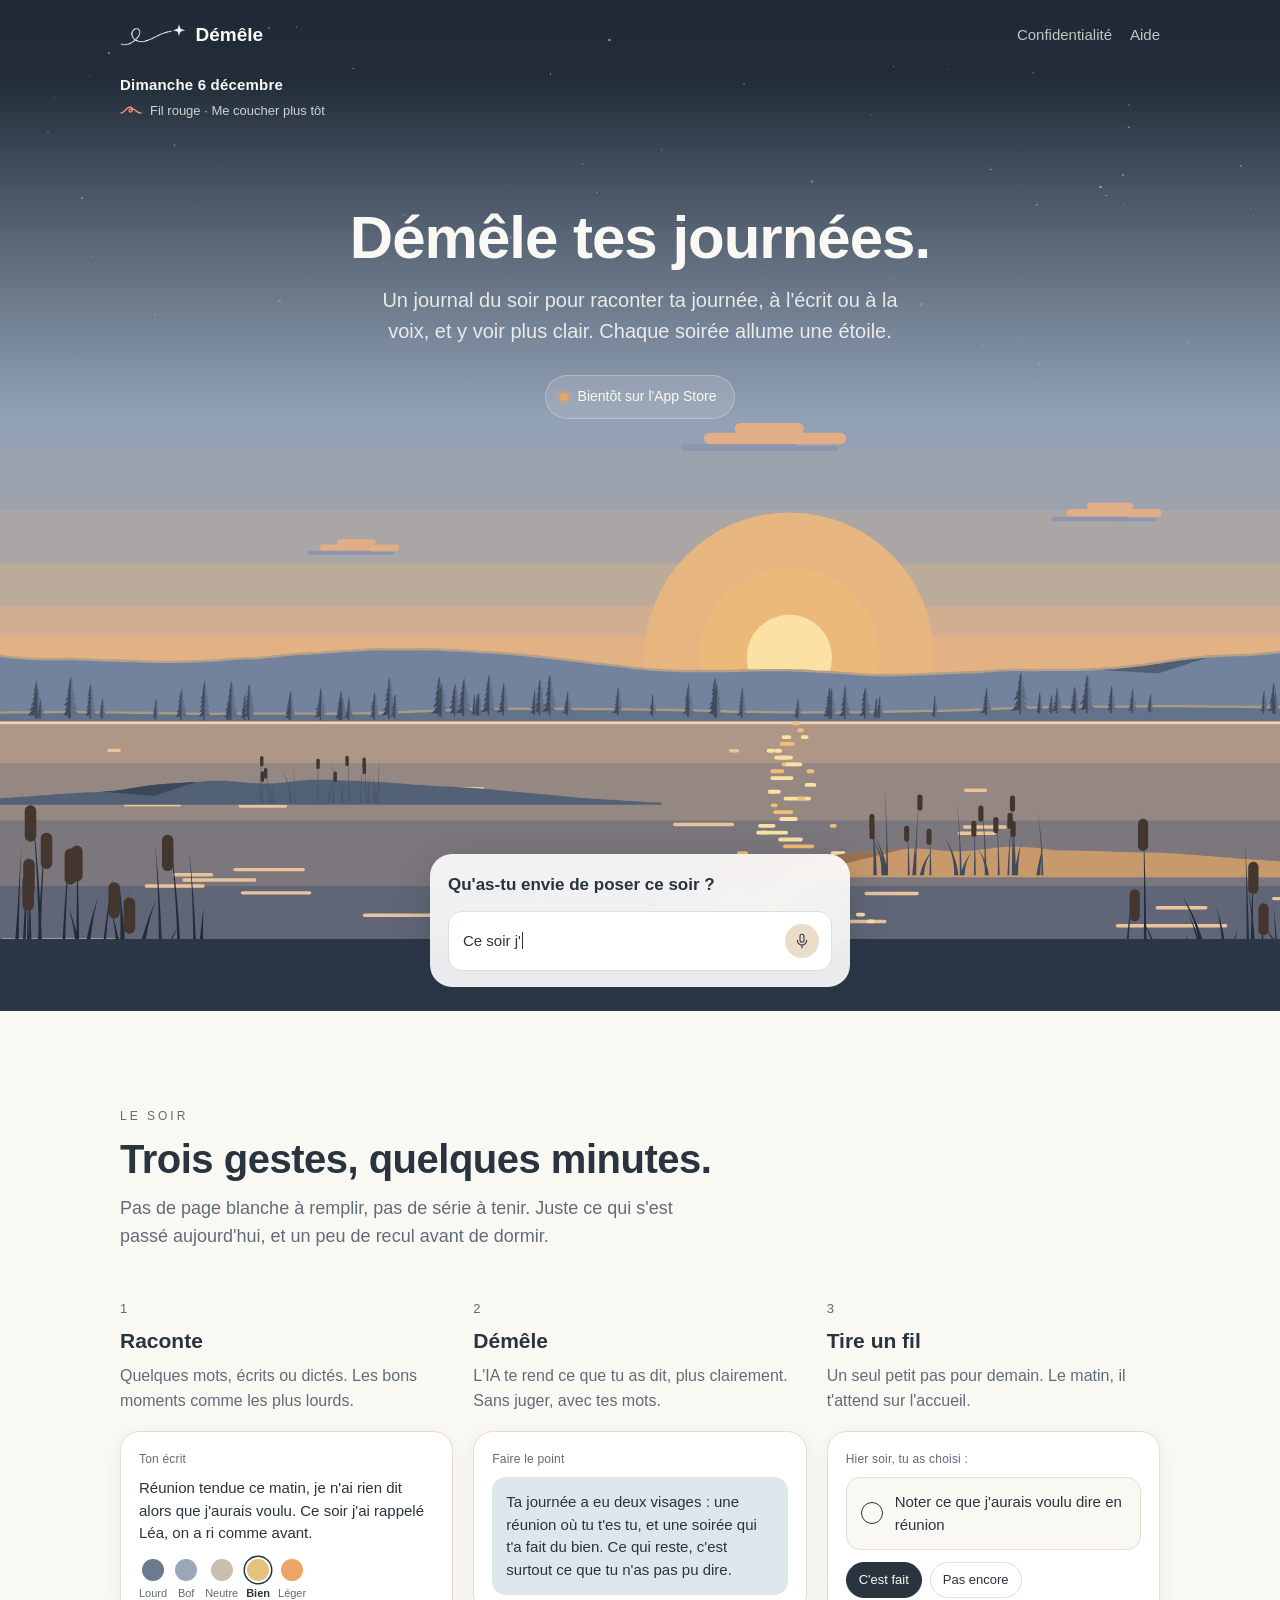
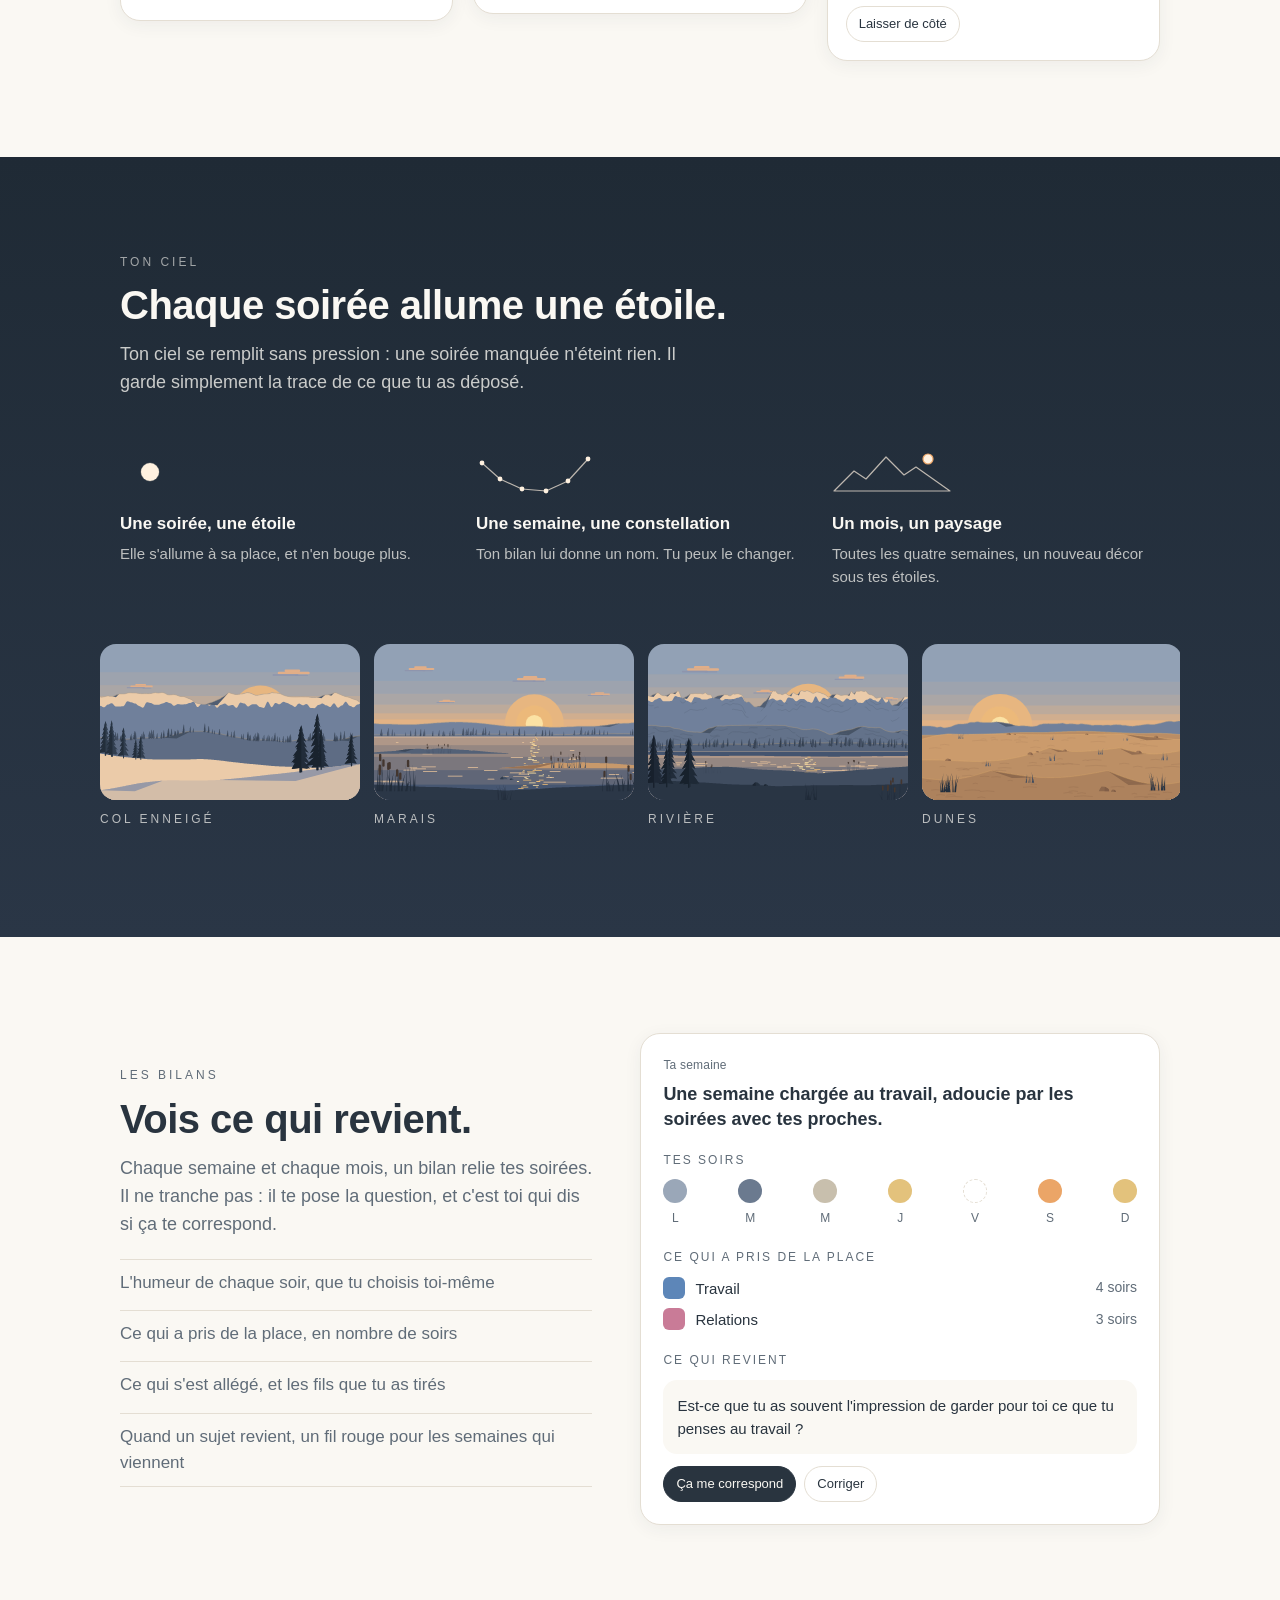
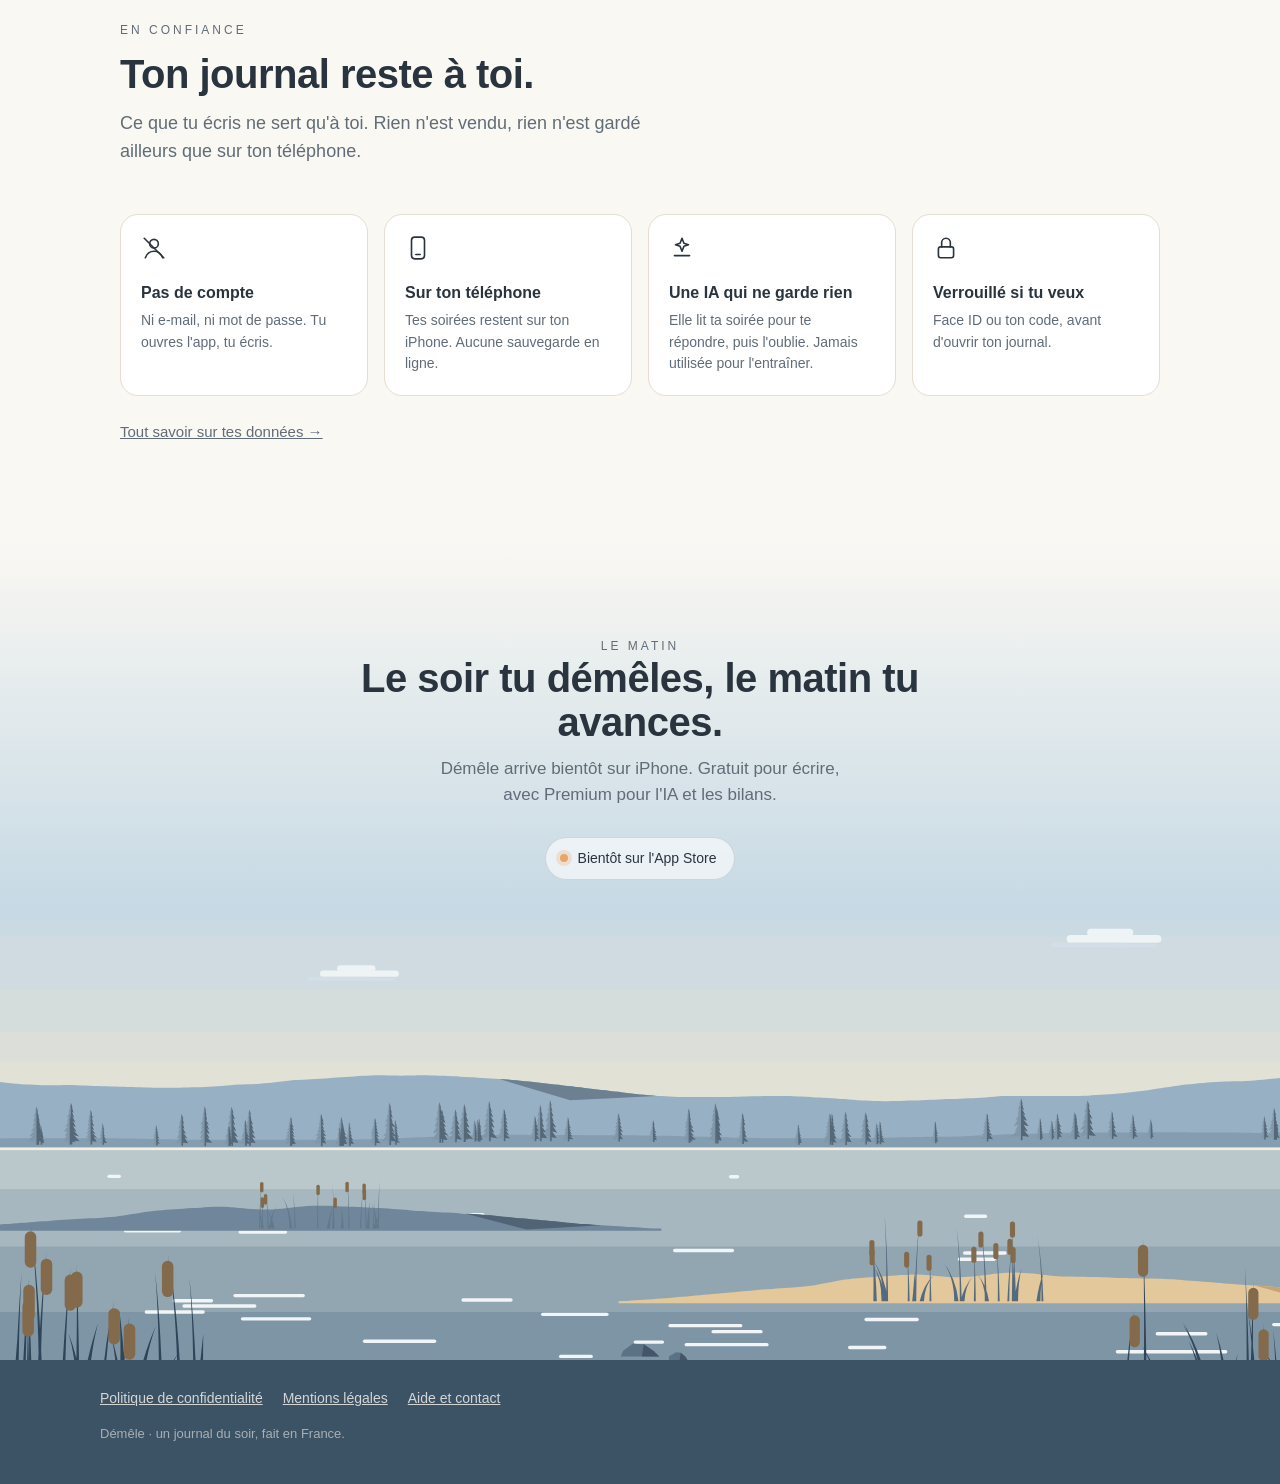
==== index.html @ 2c8bbe14 "Nouvelle page d'accueil : le ciel du soir de l'app avec sa constellation, ses paysages, les trois ge" ====
<!doctype html>
<html lang="fr">
<head>
  <meta charset="utf-8">
  <meta name="viewport" content="width=device-width, initial-scale=1, viewport-fit=cover">
  <title>Démêle · Journal du soir</title>
  <meta name="description" content="Démêle, un journal du soir pour raconter ta journée, à l'écrit ou à la voix, et clarifier tes pensées. Chaque soirée allume une étoile dans ton ciel.">
  <meta name="theme-color" content="#1F2A35">
  <link rel="icon" href="images/icon.png">
  <link rel="stylesheet" href="style.css">
  <link rel="stylesheet" href="accueil.css">
</head>
<body class="accueil">

  <!-- Le ciel du soir, comme l'accueil de l'app -->
  <section class="scene" id="scene">
    <div class="poussiere" id="poussiere" aria-hidden="true"></div>
    <svg class="constellation" id="constellation" aria-hidden="true"></svg>

    <header class="haut">
      <a class="marque" href="./"><img src="images/logo-symbol.png" alt="">Démêle</a>
      <nav><a href="confidentialite/">Confidentialité</a><a href="aide/">Aide</a></nav>
    </header>

    <div class="date" aria-hidden="true">
      <strong id="date">Ce soir</strong>
      <span class="fil-rouge">
        <svg viewBox="0 0 22 12"><path d="M1 8 C5 8 6 2 10 2 C13 2 13 7 10.5 7 C8 7 9 3 13 4 C16 5 17 8 21 8" fill="none" stroke="#E8907E" stroke-width="1.4" stroke-linecap="round"/></svg>
        Fil rouge · Me coucher plus tôt
      </span>
    </div>

    <div class="titre">
      <h1>Démêle tes journées.</h1>
      <p>Un journal du soir pour raconter ta journée, à l'écrit ou à la voix, et y voir plus clair. Chaque soirée allume une étoile.</p>
      <span class="pastille-store"><span class="point"></span>Bientôt sur l'App Store</span>
    </div>

    <div class="paysage" aria-hidden="true">
      <img src="images/paysages/6-soir.svg" alt="">
    </div>
    <div class="sol" aria-hidden="true"></div>

    <div class="carte-soir" aria-hidden="true">
      <p class="question">Qu'as-tu envie de poser ce soir ?</p>
      <div class="champ">
        <span class="ecrit"><span id="tape"></span><span class="curseur"></span></span>
        <span class="micro">
          <svg width="16" height="16" viewBox="0 0 24 24" fill="none" stroke="#29343F" stroke-width="1.6" stroke-linecap="round" stroke-linejoin="round"><rect x="9" y="2" width="6" height="12" rx="3"/><path d="M5 11a7 7 0 0 0 14 0M12 18v4"/></svg>
        </span>
      </div>
    </div>
  </section>

  <!-- Un soir, trois gestes -->
  <section class="bloc">
    <p class="surtitre">Le soir</p>
    <h2>Trois gestes, quelques minutes.</h2>
    <p class="chapeau">Pas de page blanche à remplir, pas de série à tenir. Juste ce qui s'est passé aujourd'hui, et un peu de recul avant de dormir.</p>

    <div class="gestes">
      <div class="geste apparait">
        <div class="numero">1</div>
        <h3>Raconte</h3>
        <p>Quelques mots, écrits ou dictés. Les bons moments comme les plus lourds.</p>
        <div class="ecran">
          <p class="petit">Ton écrit</p>
          <p class="texte">Réunion tendue ce matin, je n'ai rien dit alors que j'aurais voulu. Ce soir j'ai rappelé Léa, on a ri comme avant.</p>
          <div class="humeurs">
            <span><i style="background:var(--lourd)"></i>Lourd</span>
            <span><i style="background:var(--bof)"></i>Bof</span>
            <span><i style="background:var(--neutre)"></i>Neutre</span>
            <span class="choisie"><i style="background:var(--bien)"></i>Bien</span>
            <span><i style="background:var(--leger)"></i>Léger</span>
          </div>
        </div>
      </div>

      <div class="geste apparait">
        <div class="numero">2</div>
        <h3>Démêle</h3>
        <p>L'IA te rend ce que tu as dit, plus clairement. Sans juger, avec tes mots.</p>
        <div class="ecran">
          <p class="petit">Faire le point</p>
          <p class="synthese">Ta journée a eu deux visages : une réunion où tu t'es tu, et une soirée qui t'a fait du bien. Ce qui reste, c'est surtout ce que tu n'as pas pu dire.</p>
        </div>
      </div>

      <div class="geste apparait">
        <div class="numero">3</div>
        <h3>Tire un fil</h3>
        <p>Un seul petit pas pour demain. Le matin, il t'attend sur l'accueil.</p>
        <div class="ecran">
          <p class="petit">Hier soir, tu as choisi :</p>
          <div class="fil"><span class="rond"></span>Noter ce que j'aurais voulu dire en réunion</div>
          <div class="boutons"><span>C'est fait</span><span>Pas encore</span><span>Laisser de côté</span></div>
        </div>
      </div>
    </div>
  </section>

  <!-- Le ciel se remplit -->
  <section class="nuit">
    <div class="bloc">
      <p class="surtitre">Ton ciel</p>
      <h2>Chaque soirée allume une étoile.</h2>
      <p class="chapeau">Ton ciel se remplit sans pression : une soirée manquée n'éteint rien. Il garde simplement la trace de ce que tu as déposé.</p>

      <div class="trois">
        <div class="apparait">
          <svg viewBox="0 0 60 54"><circle cx="30" cy="27" r="3"/><circle cx="30" cy="27" r="9" fill="none" stroke="#FFF1E0" stroke-opacity=".25"/></svg>
          <h3>Une soirée, une étoile</h3>
          <p>Elle s'allume à sa place, et n'en bouge plus.</p>
        </div>
        <div class="apparait">
          <svg viewBox="0 0 120 54"><line x1="6" y1="18" x2="24" y2="34"/><line x1="24" y1="34" x2="46" y2="44"/><line x1="46" y1="44" x2="70" y2="46"/><line x1="70" y1="46" x2="92" y2="36"/><line x1="92" y1="36" x2="112" y2="14"/><circle cx="6" cy="18" r="2.4"/><circle cx="24" cy="34" r="2.4"/><circle cx="46" cy="44" r="2.4"/><circle cx="70" cy="46" r="2.4"/><circle cx="92" cy="36" r="2.4"/><circle cx="112" cy="14" r="2.4"/></svg>
          <h3>Une semaine, une constellation</h3>
          <p>Ton bilan lui donne un nom. Tu peux le changer.</p>
        </div>
        <div class="apparait">
          <svg viewBox="0 0 120 54"><path d="M2 46 L22 26 L34 34 L54 12 L72 30 L84 22 L118 46 Z" fill="none" stroke="#FFF1E0" stroke-opacity=".7" stroke-width="1.2" stroke-linejoin="round"/><circle cx="96" cy="14" r="5" fill="none" stroke="#EBA567" stroke-width="1.2"/></svg>
          <h3>Un mois, un paysage</h3>
          <p>Toutes les quatre semaines, un nouveau décor sous tes étoiles.</p>
        </div>
      </div>

      <div class="paysages" aria-label="Les paysages de Démêle">
        <figure><img src="images/paysages/1-soir.svg" alt="Col enneigé au crépuscule" loading="lazy"><figcaption>Col enneigé</figcaption></figure>
        <figure><img src="images/paysages/6-soir.svg" alt="Marais au crépuscule" loading="lazy"><figcaption>Marais</figcaption></figure>
        <figure><img src="images/paysages/5-soir.svg" alt="Rivière au crépuscule" loading="lazy"><figcaption>Rivière</figcaption></figure>
        <figure><img src="images/paysages/9-soir.svg" alt="Dunes au crépuscule" loading="lazy"><figcaption>Dunes</figcaption></figure>
        <figure><img src="images/paysages/7-soir.svg" alt="Vallée boisée au crépuscule" loading="lazy"><figcaption>Vallée boisée</figcaption></figure>
        <figure><img src="images/paysages/10-soir.svg" alt="Archipel au crépuscule" loading="lazy"><figcaption>Archipel</figcaption></figure>
        <figure><img src="images/paysages/8-soir.svg" alt="Anse aux pins au crépuscule" loading="lazy"><figcaption>Anse aux pins</figcaption></figure>
        <figure><img src="images/paysages/11-soir.svg" alt="Savane au crépuscule" loading="lazy"><figcaption>Savane</figcaption></figure>
      </div>
    </div>
  </section>

  <!-- Ce qui revient -->
  <section class="bloc">
    <div class="deux">
      <div>
        <p class="surtitre">Les bilans</p>
        <h2>Vois ce qui revient.</h2>
        <p class="chapeau">Chaque semaine et chaque mois, un bilan relie tes soirées. Il ne tranche pas : il te pose la question, et c'est toi qui dis si ça te correspond.</p>
        <ul class="liste-douce">
          <li>L'humeur de chaque soir, que tu choisis toi-même</li>
          <li>Ce qui a pris de la place, en nombre de soirs</li>
          <li>Ce qui s'est allégé, et les fils que tu as tirés</li>
          <li>Quand un sujet revient, un fil rouge pour les semaines qui viennent</li>
        </ul>
      </div>

      <div class="ecran bilan apparait">
        <p class="petit">Ta semaine</p>
        <p class="resume">Une semaine chargée au travail, adoucie par les soirées avec tes proches.</p>
        <h4>Tes soirs</h4>
        <div class="semaine">
          <span><i style="background:var(--bof)"></i>L</span>
          <span><i style="background:var(--lourd)"></i>M</span>
          <span><i style="background:var(--neutre)"></i>M</span>
          <span><i style="background:var(--bien)"></i>J</span>
          <span class="vide"><i></i>V</span>
          <span><i style="background:var(--leger)"></i>S</span>
          <span><i style="background:var(--bien)"></i>D</span>
        </div>
        <h4>Ce qui a pris de la place</h4>
        <div class="place"><b style="background:var(--travail)"></b>Travail<em>4 soirs</em></div>
        <div class="place"><b style="background:var(--relations)"></b>Relations<em>3 soirs</em></div>
        <h4>Ce qui revient</h4>
        <p class="revient">Est-ce que tu as souvent l'impression de garder pour toi ce que tu penses au travail ?</p>
        <div class="boutons"><span>Ça me correspond</span><span>Corriger</span></div>
      </div>
    </div>
  </section>

  <!-- Sans pression -->
  <section class="bloc" style="padding-top:0">
    <p class="surtitre">En confiance</p>
    <h2>Ton journal reste à toi.</h2>
    <p class="chapeau">Ce que tu écris ne sert qu'à toi. Rien n'est vendu, rien n'est gardé ailleurs que sur ton téléphone.</p>
    <div class="promesses">
      <div class="promesse apparait">
        <svg viewBox="0 0 24 24"><circle cx="12" cy="8" r="4"/><path d="M4 21c1.5-4 4.5-6 8-6s6.5 2 8 6"/><path d="M3 3l18 18"/></svg>
        <h3>Pas de compte</h3>
        <p>Ni e-mail, ni mot de passe. Tu ouvres l'app, tu écris.</p>
      </div>
      <div class="promesse apparait">
        <svg viewBox="0 0 24 24"><rect x="6" y="2" width="12" height="20" rx="3"/><path d="M10 18h4"/></svg>
        <h3>Sur ton téléphone</h3>
        <p>Tes soirées restent sur ton iPhone. Aucune sauvegarde en ligne.</p>
      </div>
      <div class="promesse apparait">
        <svg viewBox="0 0 24 24"><path d="M12 3l1.8 4.6L18 9l-4.2 1.4L12 15l-1.8-4.6L6 9l4.2-1.4z"/><path d="M5 19h14"/></svg>
        <h3>Une IA qui ne garde rien</h3>
        <p>Elle lit ta soirée pour te répondre, puis l'oublie. Jamais utilisée pour l'entraîner.</p>
      </div>
      <div class="promesse apparait">
        <svg viewBox="0 0 24 24"><rect x="5" y="11" width="14" height="10" rx="2"/><path d="M8 11V7a4 4 0 0 1 8 0v4"/></svg>
        <h3>Verrouillé si tu veux</h3>
        <p>Face ID ou ton code, avant d'ouvrir ton journal.</p>
      </div>
    </div>
    <a class="lien-doux" href="confidentialite/">Tout savoir sur tes données →</a>
  </section>

  <!-- Le matin -->
  <section class="matin">
    <p class="surtitre">Le matin</p>
    <h2>Le soir tu démêles, le matin tu avances.</h2>
    <p>Démêle arrive bientôt sur iPhone. Gratuit pour écrire, avec Premium pour l'IA et les bilans.</p>
    <span class="pastille-store"><span class="point"></span>Bientôt sur l'App Store</span>
    <img src="images/paysages/6-matin.svg" alt="" aria-hidden="true">
  </section>
  <footer class="pied">
    <nav>
      <a href="confidentialite/">Politique de confidentialité</a>
      <a href="mentions-legales/">Mentions légales</a>
      <a href="aide/">Aide et contact</a>
    </nav>
    <p class="signature">Démêle · un journal du soir, fait en France.</p>
  </footer>

  <script>
    (function () {
      var calme = window.matchMedia('(prefers-reduced-motion: reduce)').matches;

      // La date du jour, comme en haut de l'accueil de l'app.
      var d = new Date().toLocaleDateString('fr-FR', { weekday: 'long', day: 'numeric', month: 'long' });
      document.getElementById('date').textContent = d.charAt(0).toUpperCase() + d.slice(1);

      // La poussière d'étoiles : 90 points, les mêmes que dans l'app.
      var p = document.getElementById('poussiere');
      for (var i = 0; i < 90; i++) {
        var h = function (n) { var v = Math.sin(i * 127.1 + n * 311.7) * 43758.5453; return v - Math.floor(v); };
        var s = document.createElement('span');
        var t = h(3) > 0.8 ? 2.5 : 1.5;
        s.style.cssText = 'left:' + (2 + h(1) * 96) + '%;top:' + (2 + h(2) * 60) + '%;width:' + t + 'px;height:' + t + 'px;opacity:' + (0.15 + h(4) * 0.35);
        p.appendChild(s);
      }

      // La constellation de la semaine : les étoiles s'allument une à une, puis les traits.
      var svg = document.getElementById('constellation'), scene = document.getElementById('scene');
      // Le Lion, une des formes de l'app : 7 étoiles, une boucle et une queue.
      var PTS = [[0.98, 0.35], [0.82, 0.15], [0.66, 0.25], [0.62, 0.5], [0.4, 0.45], [0.12, 0.55], [0.3, 0.8]];
      var TRAITS = [[0, 1], [1, 2], [2, 3], [3, 4], [4, 5], [5, 6], [6, 3]];
      var NS = 'http://www.w3.org/2000/svg';
      function dessiner() {
        // Sur grand écran, en haut à droite, à côté du titre ; sinon, centrée entre la date et le titre.
        var L = scene.clientWidth, large = L > 1240;
        var date = document.querySelector('.scene .date'), basDate = date.offsetTop + date.offsetHeight;
        var titre = document.querySelector('.scene .titre');
        var w = large ? Math.min(L * 0.2, 300) : Math.min(L * 0.62, 340), hh = w * 0.55;
        var x0 = large ? L * 0.95 - w : (L - w) / 2, y0 = large ? 92 : basDate + 18;
        titre.style.paddingTop = large ? '' : y0 + hh + 48 - basDate + 'px';
        var H = scene.clientHeight;
        svg.setAttribute('viewBox', '0 0 ' + L + ' ' + H);
        svg.innerHTML = '';
        var pts = PTS.map(function (q) { return [x0 + q[0] * w, y0 + q[1] * hh]; });
        TRAITS.forEach(function (t, k) {
          var a = pts[t[1]], b = pts[t[0]], l = document.createElementNS(NS, 'line');
          l.setAttribute('x1', b[0]); l.setAttribute('y1', b[1]); l.setAttribute('x2', a[0]); l.setAttribute('y2', a[1]);
          var len = Math.hypot(a[0] - b[0], a[1] - b[1]);
          l.style.strokeDasharray = len; l.style.strokeDashoffset = calme ? 0 : len;
          if (!calme) l.animate([{ strokeDashoffset: len }, { strokeDashoffset: 0 }], { duration: 500, delay: 2600 + k * 360, fill: 'forwards', easing: 'ease-out' });
          svg.appendChild(l);
        });
        pts.forEach(function (a, k) {
          var c = document.createElementNS(NS, 'circle');
          c.setAttribute('cx', a[0]); c.setAttribute('cy', a[1]); c.setAttribute('r', large ? 2.6 : 2.2);
          if (!calme) c.animate([{ opacity: 0, r: 0 }, { opacity: 1, r: 6 }, { opacity: 1, r: large ? 2.6 : 2.2 }], { duration: 700, delay: 300 + k * 320, fill: 'backwards', easing: 'ease-out' });
          if (!calme && k === PTS.length - 1) c.animate([{ opacity: 1 }, { opacity: 0.45 }, { opacity: 1 }], { duration: 2400, delay: 3200, iterations: Infinity });
          svg.appendChild(c);
        });
        var nom = document.createElementNS(NS, 'text');
        nom.setAttribute('x', x0 + w / 2); nom.setAttribute('y', y0 + hh + 22); nom.setAttribute('text-anchor', 'middle');
        nom.setAttribute('class', 'nom'); nom.textContent = 'LES RETROUVAILLES';
        if (!calme) nom.animate([{ opacity: 0 }, { opacity: 0.8 }], { duration: 1200, delay: 5600, fill: 'both' });
        svg.appendChild(nom);
      }
      dessiner();
      var attente; window.addEventListener('resize', function () { clearTimeout(attente); attente = setTimeout(dessiner, 150); });

      // Quelques mots qui s'écrivent dans la carte du soir.
      var phrase = "Ce soir j'ai enfin rappelé Léa…", el = document.getElementById('tape'), n = 0;
      if (calme) el.textContent = phrase;
      else setTimeout(function taper() { el.textContent = phrase.slice(0, ++n); if (n < phrase.length) setTimeout(taper, 55 + Math.random() * 60); }, 1400);

      // Les blocs apparaissent doucement en arrivant à l'écran.
      var vus = document.querySelectorAll('.apparait');
      if ('IntersectionObserver' in window && !calme) {
        var o = new IntersectionObserver(function (es) { es.forEach(function (e) { if (e.isIntersecting) { e.target.classList.add('vu'); o.unobserve(e.target); } }); }, { threshold: 0.2 });
        vus.forEach(function (v) { o.observe(v); });
      } else vus.forEach(function (v) { v.classList.add('vu'); });
    })();
  </script>
</body>
</html>
---- style.css ----
/* Couleurs du design system Démêle (fond ivoire, encre, ardoise). */
:root {
  --ivoire: #FAF8F3;
  --sable: #E9DDC9;
  --encre: #29343F;
  --ardoise: #606C78;
  --ligne: #E4DED3;
  --corail: #E8907E;
  --nuit: #1F2A35;
  --ciel: #92A1B5;
}

* { box-sizing: border-box; }

body {
  margin: 0;
  background: var(--ivoire);
  color: var(--encre);
  font-family: -apple-system, BlinkMacSystemFont, "SF Pro Text", "Segoe UI", Roboto, sans-serif;
  font-size: 17px;
  line-height: 1.55;
}

a { color: var(--encre); }

.page { max-width: 680px; margin: 0 auto; padding: 0 20px; }

header.haut {
  display: flex; align-items: center; justify-content: space-between;
  padding: 20px 0;
}
header.haut .marque { display: flex; align-items: center; gap: 10px; text-decoration: none; font-weight: 600; font-size: 19px; }
header.haut .marque img { height: 22px; }
header.haut nav a { margin-left: 18px; color: var(--ardoise); text-decoration: none; font-size: 15px; }
header.haut nav a:hover { color: var(--encre); }

/* Accueil : un ciel du soir avec quelques étoiles. */
.ciel {
  background: linear-gradient(180deg, var(--nuit) 0%, var(--ciel) 100%);
  color: var(--ivoire);
  text-align: center;
  padding: 72px 20px 80px;
  position: relative;
  overflow: hidden;
}
.ciel .etoile { position: absolute; width: 3px; height: 3px; border-radius: 50%; background: #FFF1E0; opacity: .8; }
.ciel img.icone { width: 96px; height: 96px; border-radius: 22px; box-shadow: 0 6px 24px rgba(0,0,0,.25); }
.ciel h1 { font-size: 38px; line-height: 1.15; margin: 24px 0 12px; letter-spacing: -0.3px; }
.ciel p { font-size: 19px; max-width: 520px; margin: 0 auto; opacity: .92; }

h1 { font-size: 30px; line-height: 1.15; letter-spacing: -0.3px; margin: 32px 0 8px; }
h2 { font-size: 20px; margin: 36px 0 8px; }
.discret { color: var(--ardoise); font-size: 15px; }

.cartes { display: grid; gap: 14px; margin: 40px 0; }
.carte {
  background: #fff; border: 1px solid var(--ligne); border-radius: 16px;
  padding: 18px 20px; box-shadow: 0 2px 8px rgba(41,52,63,.06);
}
.carte h3 { margin: 0 0 4px; font-size: 17px; }
.carte p { margin: 0; color: var(--ardoise); font-size: 15px; }

footer.bas {
  border-top: 1px solid var(--ligne); margin-top: 56px; padding: 24px 0 40px;
  color: var(--ardoise); font-size: 14px;
}
footer.bas a { color: var(--ardoise); margin-right: 16px; white-space: nowrap; display: inline-block; }

@media (max-width: 480px) {
  header.haut nav a { margin-left: 12px; font-size: 14px; }
  .ciel h1 { font-size: 30px; }
}

h3 { font-size: 17px; margin: 24px 0 6px; }
ul { padding-left: 22px; }
li { margin: 4px 0; }
---- accueil.css ----
/* Page d'accueil : le ciel du soir de l'app, ses paysages, ses cartes. */
:root {
  --encre-profonde: #1F2A35;
  --creme: #FFF1E0;
  --lourd: #6B7A8F; --bof: #9AA7B8; --neutre: #C8BFAD; --bien: #E3C27C; --leger: #EBA567;
  --travail: #5D86B8; --relations: #C97B97; --sante: #4E9E8F;
}

.accueil { overflow-x: hidden; }

/* ——— Le ciel ——— */
.scene {
  position: relative;
  min-height: 100svh;
  display: flex; flex-direction: column;
  background: linear-gradient(180deg, var(--encre-profonde) 0%, #2B3746 40%, #3F4C5E 100%);
  color: var(--ivoire);
  overflow: hidden;
}
.scene .poussiere, .scene .constellation { position: absolute; inset: 0; pointer-events: none; }
.scene .poussiere span { position: absolute; border-radius: 50%; background: var(--ivoire); }

.scene header.haut { position: relative; z-index: 3; max-width: 1080px; width: 100%; margin: 0 auto; padding: 20px; }
.scene header.haut .marque { color: var(--ivoire); }
.scene header.haut .marque img { filter: brightness(0) invert(1); opacity: .95; }
.scene header.haut nav a { color: rgba(250,248,243,.75); }
.scene header.haut nav a:hover { color: var(--ivoire); }

.scene .date { position: relative; z-index: 3; max-width: 1080px; width: 100%; margin: 4px auto 0; padding: 0 20px; }
.scene .date strong { display: block; font-size: 15px; font-weight: 600; letter-spacing: .2px; }
.fil-rouge { display: inline-flex; align-items: center; gap: 8px; margin-top: 4px; font-size: 13px; color: rgba(250,248,243,.8); }
.fil-rouge svg { width: 22px; height: 12px; }

.scene .titre {
  position: relative; z-index: 3; text-align: center;
  padding: 9vh 24px 0; max-width: 640px; margin: 0 auto;
}
.scene h1 {
  font-size: clamp(36px, 7vw, 60px); line-height: 1.05; letter-spacing: -1px; margin: 0 0 16px; font-weight: 650;
}
.scene .titre p { font-size: clamp(17px, 2.2vw, 20px); margin: 0 auto; max-width: 520px; color: rgba(250,248,243,.88); }

.pastille-store {
  display: inline-flex; align-items: center; gap: 10px; margin-top: 28px;
  padding: 10px 18px 10px 14px; border-radius: 999px;
  background: rgba(250,248,243,.12); border: 1px solid rgba(250,248,243,.28);
  font-size: 14px; color: var(--ivoire); backdrop-filter: blur(6px); -webkit-backdrop-filter: blur(6px);
}
.pastille-store .point { width: 8px; height: 8px; border-radius: 50%; background: var(--leger); box-shadow: 0 0 0 4px rgba(235,165,103,.25); }

.constellation line { stroke: var(--creme); stroke-width: 1.4; stroke-linecap: round; opacity: .75; filter: drop-shadow(0 0 3px rgba(255,241,224,.55)); }
.constellation circle { fill: var(--creme); }
.constellation .nom { fill: var(--creme); font-size: 10px; letter-spacing: 4px; font-weight: 300; opacity: .8; }

/* Le paysage, posé en bas du ciel, et son premier plan jusqu'en bas. */
.scene .paysage { position: relative; margin-top: auto; z-index: 1; }
/* Le ciel se fond dans le haut du dessin, sans ligne visible. */
.scene .paysage::before {
  content: ''; position: absolute; left: 0; right: 0; bottom: calc(100% - 1px); height: 38vh;
  background: linear-gradient(180deg, rgba(146,161,181,0), #92A1B5);
}
.scene .paysage img { display: block; width: 100%; height: clamp(260px, 42vw, 520px); object-fit: cover; object-position: 50% 62%; }
.scene .sol { background: #2b3747; height: 72px; position: relative; z-index: 1; }

/* La carte du soir, comme sur l'accueil de l'app. */
.carte-soir {
  position: absolute; z-index: 4; left: 50%; bottom: 24px; transform: translateX(-50%);
  width: min(420px, calc(100% - 32px));
  background: rgba(255,255,255,.9); color: var(--encre);
  border-radius: 22px; padding: 18px 18px 16px;
  box-shadow: 0 10px 40px rgba(31,42,53,.25);
  backdrop-filter: blur(10px); -webkit-backdrop-filter: blur(10px);
}
.carte-soir .question { font-size: 17px; font-weight: 600; margin: 0 0 12px; }
.champ {
  display: flex; align-items: center; gap: 10px;
  border: 1px solid var(--ligne); border-radius: 14px; padding: 12px 12px 12px 14px; background: #fff;
  color: #7C8792; font-size: 15px;
}
.champ .ecrit { flex: 1; min-height: 22px; color: var(--encre); }
.champ .curseur { display: inline-block; width: 1.5px; height: 17px; background: var(--encre); vertical-align: -3px; margin-left: 1px; animation: clignote 1s steps(1) infinite; }
.champ .micro { width: 34px; height: 34px; border-radius: 50%; background: var(--sable); display: grid; place-items: center; flex: none; }
@keyframes clignote { 50% { opacity: 0; } }

/* ——— Les sections ——— */
.bloc { max-width: 1080px; margin: 0 auto; padding: 96px 20px; }
.surtitre { font-size: 12px; letter-spacing: 3px; text-transform: uppercase; color: var(--ardoise); margin: 0 0 12px; }
.bloc h2 { font-size: clamp(28px, 4.4vw, 40px); line-height: 1.1; letter-spacing: -.5px; margin: 0 0 14px; }
.bloc .chapeau { font-size: 18px; color: var(--ardoise); max-width: 560px; margin: 0 0 48px; }

/* Un soir, trois gestes */
.gestes { display: grid; gap: 20px; grid-template-columns: repeat(3, 1fr); }
.geste .numero { font-size: 13px; color: var(--ardoise); margin-bottom: 6px; }
.geste h3 { font-size: 21px; margin: 0 0 6px; }
.geste > p { color: var(--ardoise); font-size: 16px; margin: 0 0 18px; }
.ecran {
  background: #fff; border: 1px solid var(--ligne); border-radius: 20px; padding: 18px;
  box-shadow: 0 4px 18px rgba(41,52,63,.06); font-size: 15px;
}
.ecran .petit { font-size: 12px; color: var(--ardoise); margin: 0 0 8px; letter-spacing: .2px; }
.ecran .texte { margin: 0; line-height: 1.5; }
.humeurs { display: flex; gap: 8px; margin-top: 14px; }
.humeurs span { display: grid; justify-items: center; gap: 4px; font-size: 11px; color: var(--ardoise); }
.humeurs i { width: 22px; height: 22px; border-radius: 50%; display: block; }
.humeurs .choisie i { box-shadow: 0 0 0 2px #fff, 0 0 0 3.5px var(--encre); }
.humeurs .choisie { color: var(--encre); font-weight: 600; }
.synthese { background: var(--horizon, #DCE6EB); border-radius: 14px; padding: 14px; margin: 0; line-height: 1.5; }
.fil { display: flex; align-items: center; gap: 12px; padding: 12px 14px; border-radius: 14px; background: var(--ivoire); border: 1px solid var(--ligne); }
.fil .rond { width: 22px; height: 22px; border-radius: 50%; border: 1.5px solid var(--encre); flex: none; display: grid; place-items: center; }
.fil.tire .rond { background: var(--encre); }
.boutons { display: flex; gap: 8px; margin-top: 12px; flex-wrap: wrap; }
.boutons span { padding: 7px 12px; border-radius: 999px; border: 1px solid var(--ligne); font-size: 13px; }
.boutons span:first-child { background: var(--encre); color: var(--ivoire); border-color: var(--encre); }

/* Ton ciel se remplit */
.nuit { background: linear-gradient(180deg, var(--encre-profonde), #2A3646); color: var(--ivoire); position: relative; overflow: hidden; }
.nuit .surtitre { color: rgba(250,248,243,.6); }
.nuit .chapeau { color: rgba(250,248,243,.78); }
.trois { display: grid; grid-template-columns: repeat(3, 1fr); gap: 28px; margin-bottom: 56px; }
.trois h3 { font-size: 17px; margin: 12px 0 4px; }
.trois p { margin: 0; font-size: 15px; color: rgba(250,248,243,.72); }
.trois svg { height: 54px; width: auto; display: block; }
.trois svg line { stroke: var(--creme); stroke-width: 1.2; opacity: .7; }
.trois svg circle { fill: var(--creme); }
.trois svg text { fill: var(--creme); font-size: 8px; letter-spacing: 3px; opacity: .75; }
.paysages {
  display: flex; gap: 14px; overflow-x: auto; scroll-snap-type: x mandatory;
  margin: 0 -20px; padding: 0 20px 12px; scrollbar-width: none;
}
.paysages::-webkit-scrollbar { display: none; }
.paysages figure { margin: 0; flex: 0 0 min(260px, 70vw); scroll-snap-align: start; }
.paysages img { width: 100%; aspect-ratio: 5 / 3; object-fit: cover; border-radius: 16px; display: block; }
.paysages figcaption { font-size: 12px; letter-spacing: 3px; text-transform: uppercase; margin-top: 10px; color: rgba(250,248,243,.7); }

/* Ce qui revient : un bilan */
.deux { display: grid; grid-template-columns: 1fr 1.1fr; gap: 48px; align-items: center; }
.deux .chapeau { margin-bottom: 20px; }
.liste-douce { list-style: none; padding: 0; margin: 0; color: var(--ardoise); }
.liste-douce li { padding: 10px 0; border-top: 1px solid var(--ligne); }
.liste-douce li:last-child { border-bottom: 1px solid var(--ligne); }
.bilan { padding: 22px; }
.bilan .resume { font-size: 18px; font-weight: 600; line-height: 1.35; margin: 0 0 18px; }
.bilan h4 { font-size: 12px; letter-spacing: 2px; text-transform: uppercase; color: var(--ardoise); font-weight: 500; margin: 20px 0 10px; }
.semaine { display: flex; justify-content: space-between; }
.semaine span { display: grid; justify-items: center; gap: 6px; font-size: 12px; color: var(--ardoise); }
.semaine i { width: 24px; height: 24px; border-radius: 50%; display: block; }
.semaine .vide i { border: 1.5px dashed var(--ligne); }
.place { display: flex; align-items: center; gap: 10px; margin: 8px 0; font-size: 15px; }
.place b { width: 22px; height: 22px; border-radius: 6px; flex: none; }
.place em { margin-left: auto; font-style: normal; color: var(--ardoise); font-size: 14px; }
.revient { background: var(--ivoire); border-radius: 14px; padding: 14px; margin: 0; }

/* Sans pression */
.promesses { display: grid; grid-template-columns: repeat(4, 1fr); gap: 16px; }
.promesse { background: #fff; border: 1px solid var(--ligne); border-radius: 18px; padding: 20px; }
.promesse svg { width: 26px; height: 26px; stroke: var(--encre); fill: none; stroke-width: 1.5; stroke-linecap: round; stroke-linejoin: round; }
.promesse h3 { font-size: 16px; margin: 12px 0 4px; }
.promesse p { margin: 0; font-size: 14px; color: var(--ardoise); }
.lien-doux { display: inline-block; margin-top: 24px; color: var(--ardoise); font-size: 15px; }

/* Le matin, pour finir */
.matin { position: relative; text-align: center; background: linear-gradient(180deg, var(--ivoire) 0%, #C6D9E4 45%); padding-top: 96px; }
.matin h2 { font-size: clamp(28px, 4.4vw, 40px); line-height: 1.1; letter-spacing: -.5px; margin: 0 auto 12px; max-width: 640px; padding: 0 20px; }
.matin p { color: var(--ardoise); margin: 0 auto; max-width: 460px; padding: 0 20px; }
.matin .pastille-store { color: var(--encre); background: rgba(255,255,255,.6); border-color: rgba(41,52,63,.15); }
.matin img { display: block; width: 100%; height: clamp(220px, 36vw, 440px); object-fit: cover; object-position: 50% 70%; margin-top: 40px; }
.matin + .pied { background: #3c5265; color: rgba(250,248,243,.8); }
.pied { padding: 28px 20px 40px; }
.pied nav { max-width: 1080px; margin: 0 auto; display: flex; flex-wrap: wrap; gap: 8px 20px; font-size: 14px; }
.pied a { color: inherit; white-space: nowrap; }
.pied .signature { max-width: 1080px; margin: 14px auto 0; font-size: 13px; opacity: .7; }

/* Apparitions douces au défilement */
.apparait { opacity: 0; transform: translateY(16px); transition: opacity .8s ease, transform .8s ease; }
.apparait.vu { opacity: 1; transform: none; }

@media (max-width: 860px) {
  .gestes, .trois, .deux { grid-template-columns: 1fr; }
  .gestes { gap: 40px; }
  .deux { gap: 32px; }
  .promesses { grid-template-columns: 1fr 1fr; }
  .bloc { padding: 72px 20px; }
}
@media (max-width: 480px) {
  .promesses { grid-template-columns: 1fr; }
  .scene .sol { height: 128px; }
}
@media (prefers-reduced-motion: reduce) {
  .apparait { opacity: 1; transform: none; transition: none; }
  .champ .curseur { animation: none; }
}
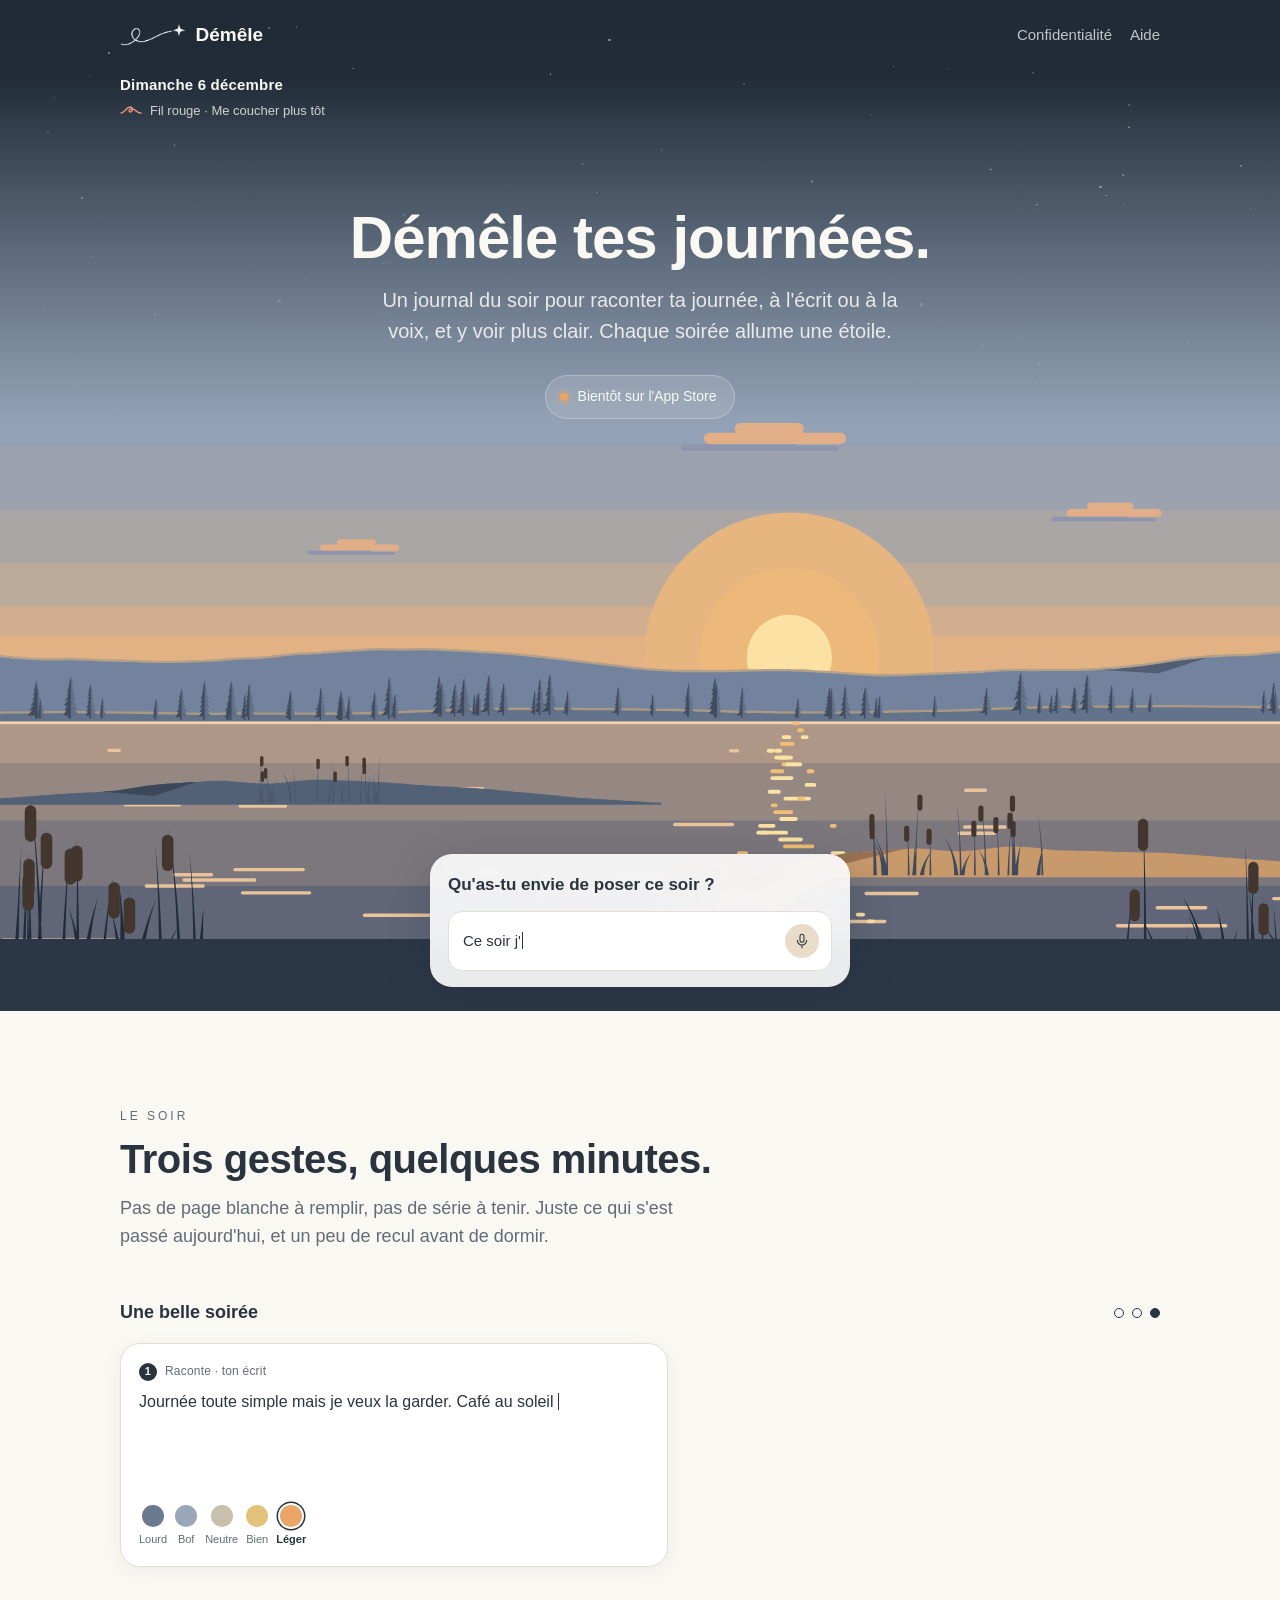
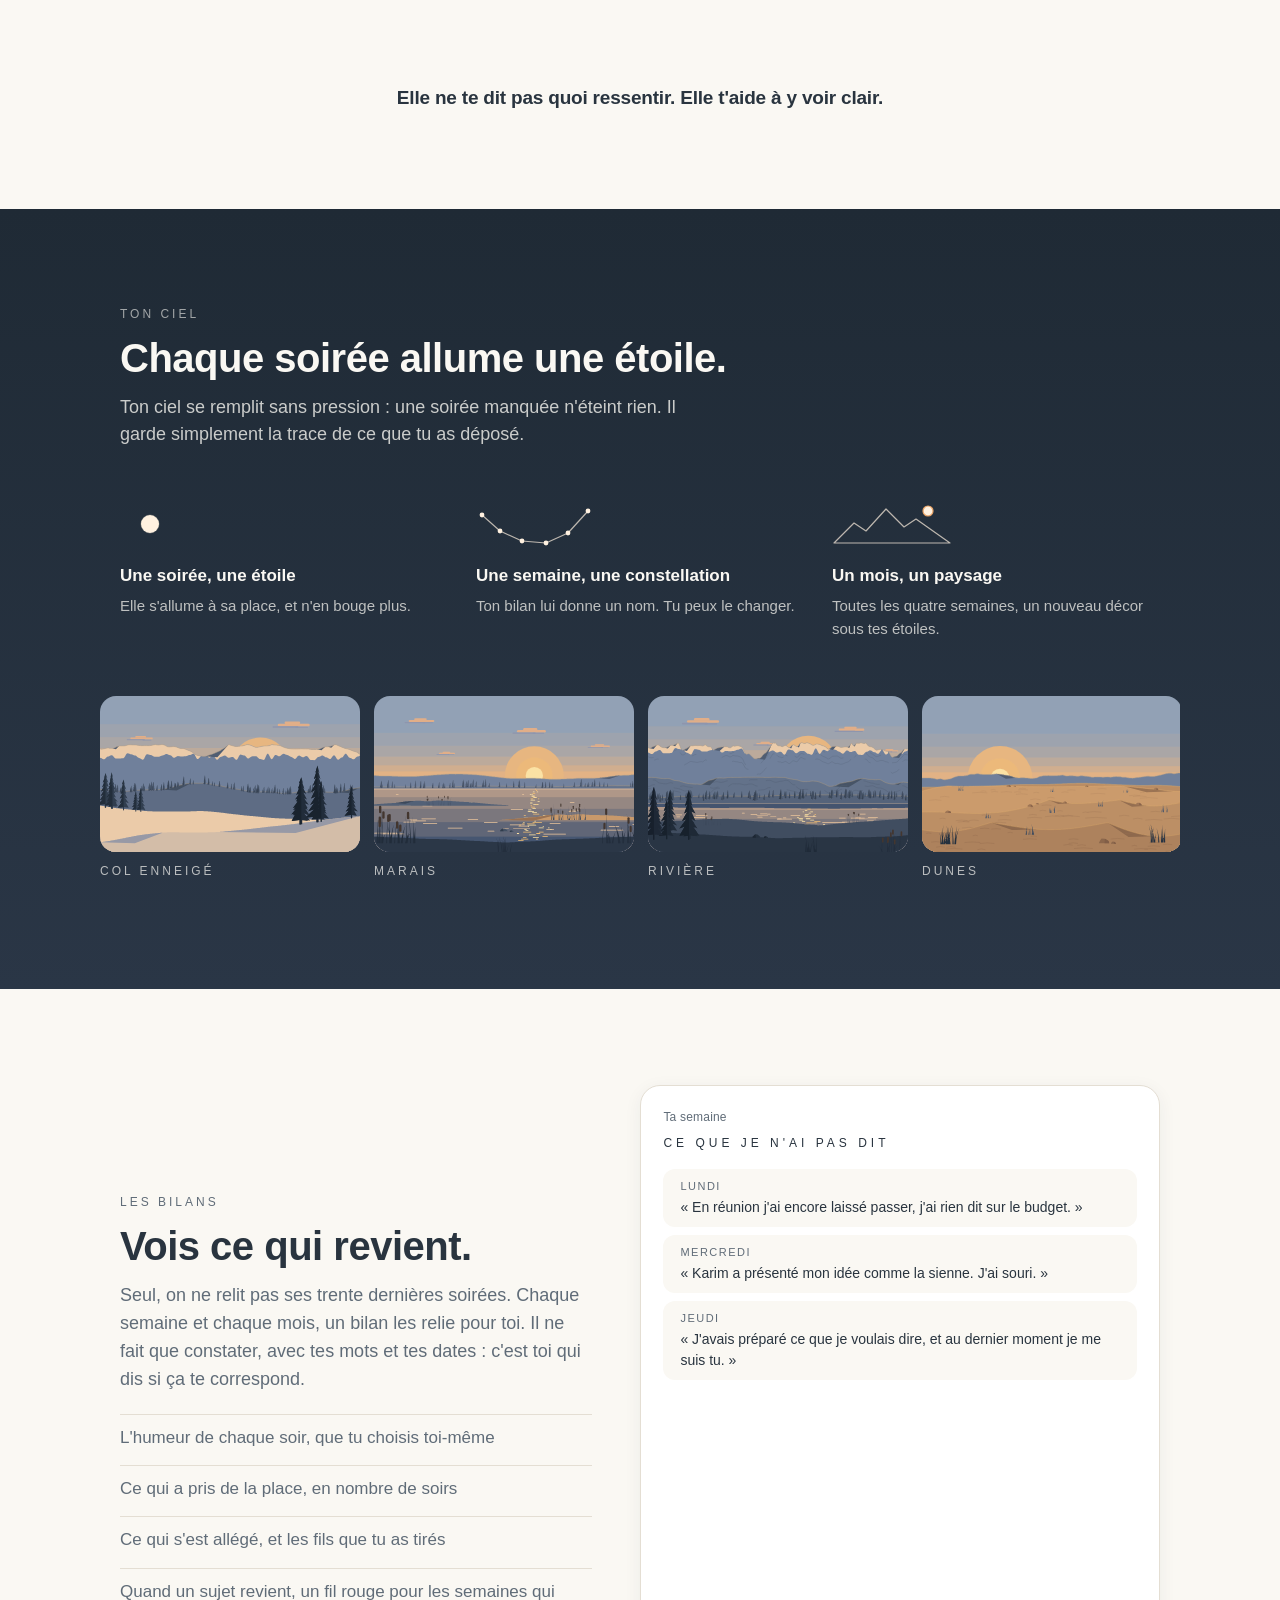
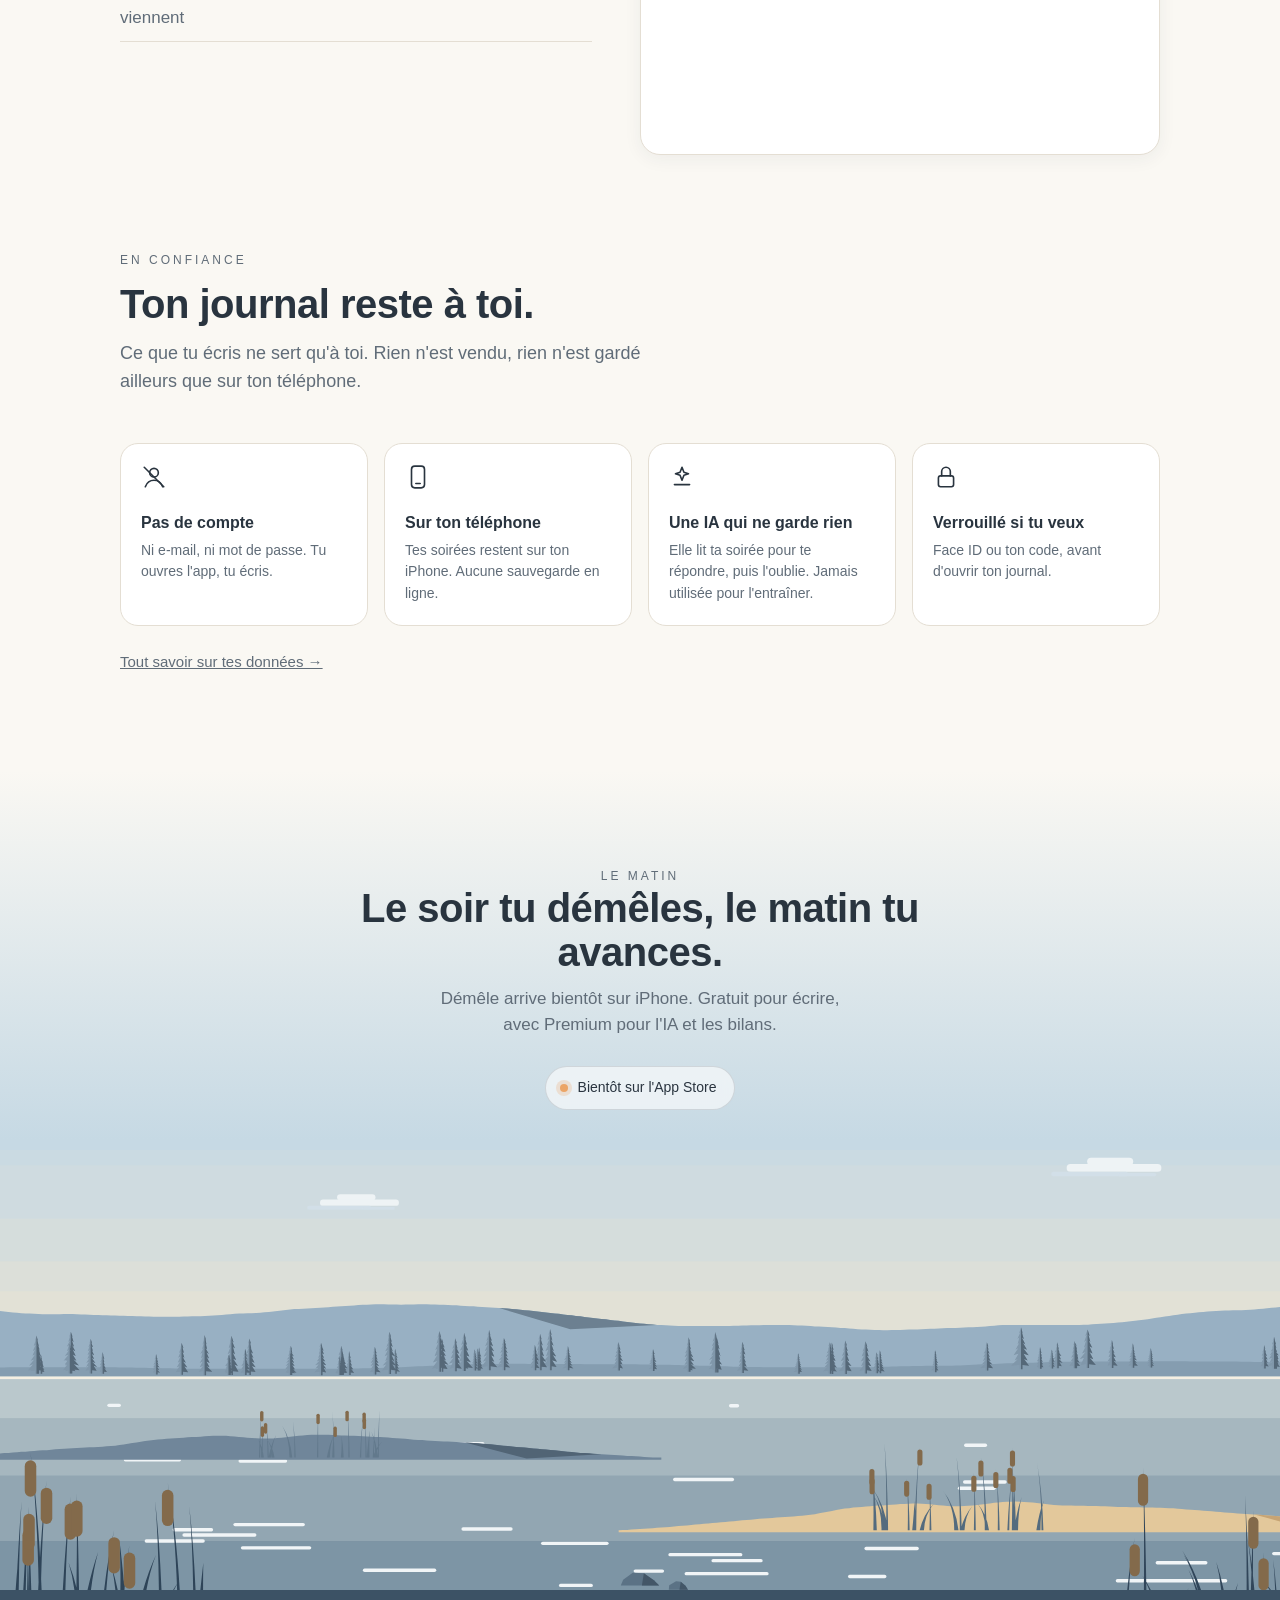
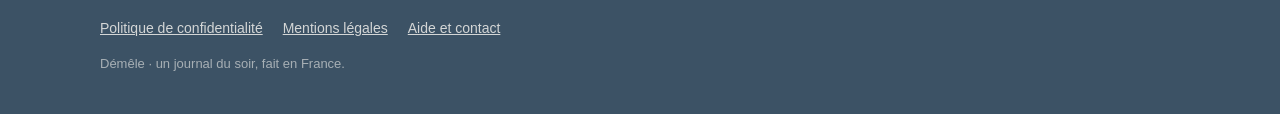
==== commit 3479f7b1: "Accueil : une soirée d'exemple à la fois qui défile (écrit, Démêle, question ou fil), et un bilan qu" ====
--- a/index.html
+++ b/index.html
@@ -58,44 +58,36 @@
     <h2>Trois gestes, quelques minutes.</h2>
     <p class="chapeau">Pas de page blanche à remplir, pas de série à tenir. Juste ce qui s'est passé aujourd'hui, et un peu de recul avant de dormir.</p>
 
-    <div class="gestes">
-      <div class="geste apparait">
-        <div class="numero">1</div>
-        <h3>Raconte</h3>
-        <p>Quelques mots, écrits ou dictés. Les bons moments comme les plus lourds.</p>
-        <div class="ecran">
-          <p class="petit">Ton écrit</p>
-          <p class="texte">Réunion tendue ce matin, je n'ai rien dit alors que j'aurais voulu. Ce soir j'ai rappelé Léa, on a ri comme avant.</p>
-          <div class="humeurs">
-            <span><i style="background:var(--lourd)"></i>Lourd</span>
-            <span><i style="background:var(--bof)"></i>Bof</span>
-            <span><i style="background:var(--neutre)"></i>Neutre</span>
-            <span class="choisie"><i style="background:var(--bien)"></i>Bien</span>
-            <span><i style="background:var(--leger)"></i>Léger</span>
+    <!-- Une soirée d'exemple à la fois, tirée au hasard, puis les suivantes défilent. -->
+    <div class="demo" id="demo" aria-live="polite">
+      <div class="demo-haut">
+        <p class="situation" id="situation"></p>
+        <div class="points" id="points" role="tablist" aria-label="Choisir une soirée d'exemple"></div>
+      </div>
+      <div class="demo-grille">
+        <div class="ecran etape">
+          <p class="petit"><b>1</b>Raconte · ton écrit</p>
+          <p class="texte"><span id="d-tape"></span><span class="curseur-demo"></span><span class="reste" id="d-reste"></span></p>
+          <div class="humeurs" id="d-humeurs">
+            <span data-h="lourd"><i style="background:var(--lourd)"></i>Lourd</span>
+            <span data-h="bof"><i style="background:var(--bof)"></i>Bof</span>
+            <span data-h="neutre"><i style="background:var(--neutre)"></i>Neutre</span>
+            <span data-h="bien"><i style="background:var(--bien)"></i>Bien</span>
+            <span data-h="leger"><i style="background:var(--leger)"></i>Léger</span>
           </div>
         </div>
-      </div>
-
-      <div class="geste apparait">
-        <div class="numero">2</div>
-        <h3>Démêle</h3>
-        <p>L'IA te rend ce que tu as dit, plus clairement. Sans juger, avec tes mots.</p>
-        <div class="ecran">
-          <p class="petit">Faire le point</p>
-          <p class="synthese">Ta journée a eu deux visages : une réunion où tu t'es tu, et une soirée qui t'a fait du bien. Ce qui reste, c'est surtout ce que tu n'as pas pu dire.</p>
-        </div>
-      </div>
-
-      <div class="geste apparait">
-        <div class="numero">3</div>
-        <h3>Tire un fil</h3>
-        <p>Un seul petit pas pour demain. Le matin, il t'attend sur l'accueil.</p>
-        <div class="ecran">
-          <p class="petit">Hier soir, tu as choisi :</p>
-          <div class="fil"><span class="rond"></span>Noter ce que j'aurais voulu dire en réunion</div>
-          <div class="boutons"><span>C'est fait</span><span>Pas encore</span><span>Laisser de côté</span></div>
-        </div>
-      </div>
+        <div class="demo-colonne">
+          <div class="ecran etape cachee" id="d-etape2">
+            <p class="petit"><b>2</b>Démêle · faire le point</p>
+            <p class="synthese" id="d-demele"></p>
+          </div>
+          <div class="ecran etape cachee" id="d-etape3">
+            <p class="petit" id="d-titre3"></p>
+            <div id="d-suite"></div>
+          </div>
+        </div>
+      </div>
+      <p class="phrase-cle">Elle ne te dit pas quoi ressentir. Elle t'aide à y voir clair.</p>
     </div>
   </section>
 
@@ -143,7 +135,7 @@
       <div>
         <p class="surtitre">Les bilans</p>
         <h2>Vois ce qui revient.</h2>
-        <p class="chapeau">Chaque semaine et chaque mois, un bilan relie tes soirées. Il ne tranche pas : il te pose la question, et c'est toi qui dis si ça te correspond.</p>
+        <p class="chapeau">Seul, on ne relit pas ses trente dernières soirées. Chaque semaine et chaque mois, un bilan les relie pour toi. Il ne fait que constater, avec tes mots et tes dates : c'est toi qui dis si ça te correspond.</p>
         <ul class="liste-douce">
           <li>L'humeur de chaque soir, que tu choisis toi-même</li>
           <li>Ce qui a pris de la place, en nombre de soirs</li>
@@ -152,25 +144,22 @@
         </ul>
       </div>
 
-      <div class="ecran bilan apparait">
+      <div class="ecran bilan" id="bilan">
         <p class="petit">Ta semaine</p>
-        <p class="resume">Une semaine chargée au travail, adoucie par les soirées avec tes proches.</p>
-        <h4>Tes soirs</h4>
-        <div class="semaine">
-          <span><i style="background:var(--bof)"></i>L</span>
-          <span><i style="background:var(--lourd)"></i>M</span>
-          <span><i style="background:var(--neutre)"></i>M</span>
-          <span><i style="background:var(--bien)"></i>J</span>
-          <span class="vide"><i></i>V</span>
-          <span><i style="background:var(--leger)"></i>S</span>
-          <span><i style="background:var(--bien)"></i>D</span>
-        </div>
-        <h4>Ce qui a pris de la place</h4>
-        <div class="place"><b style="background:var(--travail)"></b>Travail<em>4 soirs</em></div>
-        <div class="place"><b style="background:var(--relations)"></b>Relations<em>3 soirs</em></div>
-        <h4>Ce qui revient</h4>
-        <p class="revient">Est-ce que tu as souvent l'impression de garder pour toi ce que tu penses au travail ?</p>
-        <div class="boutons"><span>Ça me correspond</span><span>Corriger</span></div>
+        <p class="nom-semaine">Ce que je n'ai pas dit</p>
+        <div class="extraits">
+          <p class="extrait travail"><span class="jour">Lundi</span>« En réunion j'ai encore laissé passer, j'ai rien dit sur le budget. »</p>
+          <p class="extrait travail"><span class="jour">Mercredi</span>« Karim a présenté mon idée comme la sienne. J'ai souri. »</p>
+          <p class="extrait travail"><span class="jour">Jeudi</span>« J'avais préparé ce que je voulais dire, et au dernier moment je me suis tu. »</p>
+          <p class="extrait leger"><span class="jour">Dimanche</span>« Balade avec mon frère, on a parlé de tout sauf du boulot. Ça m'a fait du bien. »</p>
+        </div>
+        <div class="lecture">
+          <h4>Ce qui revient</h4>
+          <p class="revient">Trois soirs cette semaine, tu racontes un moment au travail où tu n'as pas dit ce que tu pensais : lundi sur le budget, mercredi quand Karim a présenté ton idée, jeudi au dernier moment.</p>
+          <div class="boutons"><span>Ça me correspond</span><span>Corriger</span></div>
+          <h4>Ce qui s'est allégé</h4>
+          <p class="allege">Dimanche, la balade avec ton frère, loin du travail, t'a fait du bien.</p>
+        </div>
       </div>
     </div>
   </section>
@@ -287,6 +276,95 @@
       if (calme) el.textContent = phrase;
       else setTimeout(function taper() { el.textContent = phrase.slice(0, ++n); if (n < phrase.length) setTimeout(taper, 55 + Math.random() * 60); }, 1400);
 
+      // Les soirées d'exemple : une à la fois, la première au hasard, puis elles défilent toutes seules.
+      var EXEMPLES = [
+        {
+          situation: '« Tout se mélange dans ma tête »', humeur: 'bof',
+          ecrit: "Bon alors aujourd'hui je sais pas trop par où commencer. Le matin réunion avec Karim pour le dossier Lemaire, et en fait il veut tout pour vendredi, alors que je pensais qu'on avait jusqu'à la fin du mois. Du coup j'ai passé l'après-midi à refaire le planning. Ma mère a appelé deux fois, j'ai pas décroché, faut que je la rappelle. Ah et la machine fait encore ce bruit bizarre. Enfin bref. Le soir j'ai couru vingt minutes et ça m'a fait du bien, c'était le seul moment où j'ai pas pensé au boulot. Là j'ai encore vendredi qui tourne dans la tête.",
+          demele: "La journée a tourné autour du dossier Lemaire : Karim le veut pour vendredi, plus tôt que prévu, et l'après-midi est passé à refaire le planning. À côté, ta mère à rappeler et la machine qui fait encore ce bruit. Les vingt minutes de course du soir ont été le seul moment sans le travail.",
+          question: "Qu'est-ce qui pèse le plus dans ce délai de vendredi ?", fil: 'Rappeler ma mère'
+        },
+        {
+          situation: '« Je repense aux mêmes situations »', humeur: 'lourd',
+          ecrit: "Je pensais que ça allait mieux. Au travail ça allait, j'ai même rigolé avec Sophie à la pause. Et puis ce soir en rangeant le placard je suis tombé sur son sweat gris. Je suis resté assis par terre je sais pas combien de temps. Après j'ai relu nos messages de l'été, encore. Je sais que partir était la bonne décision, je le sais. Mais pourquoi j'arrive pas à passer à autre chose, ça fait deux mois.",
+          demele: "La journée avait bien commencé, avec un vrai moment de rire avec Sophie à la pause. Ce soir, son sweat gris retrouvé en rangeant t'a laissé assis par terre un long moment, puis tu as relu vos messages de l'été. Tu restes sûr que partir était la bonne décision, et tu te demandes pourquoi, deux mois après, c'est encore si présent.",
+          question: "Qu'est-ce qui te donne envie de relire ces messages, le soir ?"
+        },
+        {
+          situation: 'Une belle soirée', humeur: 'leger',
+          ecrit: "Journée toute simple mais je veux la garder. Café au soleil avec Inès, on a parlé deux heures sans regarder l'heure, de ses projets à Lyon, de mon envie de reprendre la guitare. Elle m'a dit que j'avais l'air plus léger qu'avant. C'est vrai en fait. Ça faisait longtemps.",
+          demele: "Une journée simple que tu veux garder : deux heures de café au soleil avec Inès, à parler de ses projets à Lyon et de ton envie de reprendre la guitare. Elle t'a trouvé plus léger qu'avant, et tu le ressens aussi. Ça faisait longtemps.",
+          fil: 'Ressortir ma guitare'
+        }
+      ];
+      var $ = function (id) { return document.getElementById(id); };
+      var points = $('points'), minuteurs = [], courant = Math.floor(Math.random() * EXEMPLES.length);
+      EXEMPLES.forEach(function (e, k) {
+        var b = document.createElement('button');
+        b.setAttribute('role', 'tab'); b.setAttribute('aria-label', e.situation);
+        b.addEventListener('click', function () { montrer(k); });
+        points.appendChild(b);
+      });
+      function plusTard(f, ms) { minuteurs.push(setTimeout(f, ms)); }
+      function montrer(k) {
+        minuteurs.forEach(clearTimeout); minuteurs = [];
+        courant = k;
+        var e = EXEMPLES[k], demo = $('demo');
+        demo.classList.add('change');
+        plusTard(function () {
+          demo.classList.remove('change');
+          $('situation').textContent = e.situation;
+          [].forEach.call(points.children, function (b, i) { b.setAttribute('aria-selected', i === k); });
+          [].forEach.call($('d-humeurs').children, function (h) { h.classList.toggle('choisie', h.dataset.h === e.humeur); });
+          $('d-demele').textContent = e.demele;
+          $('d-titre3').innerHTML = e.question ? '<b>3</b>Approfondir · une question' : '<b>3</b>Tire un fil · pour demain';
+          $('d-suite').innerHTML = e.question
+            ? '<p class="question-ia"></p>'
+            : '<div class="fil"><span class="rond"></span><span class="fil-texte"></span></div>';
+          $('d-suite').querySelector('.question-ia, .fil-texte').textContent = e.question || e.fil;
+          if (e.question && e.fil) {
+            var t = document.createElement('p'); t.className = 'petit'; t.style.margin = '14px 0 8px'; t.textContent = 'Et pour demain :';
+            var f = document.createElement('div'); f.className = 'fil';
+            f.innerHTML = '<span class="rond"></span><span></span>'; f.lastChild.textContent = e.fil;
+            $('d-suite').appendChild(t); $('d-suite').appendChild(f);
+          }
+          $('d-etape2').classList.add('cachee'); $('d-etape3').classList.add('cachee');
+          var n = 0, texte = e.ecrit;
+          function taper() {
+            n = Math.min(texte.length, n + 3);
+            $('d-tape').textContent = texte.slice(0, n); $('d-reste').textContent = texte.slice(n);
+            if (n < texte.length) plusTard(taper, 28);
+            else {
+              plusTard(function () { $('d-etape2').classList.remove('cachee'); }, 600);
+              plusTard(function () { $('d-etape3').classList.remove('cachee'); }, 1800);
+              plusTard(function () { montrer((courant + 1) % EXEMPLES.length); }, 13000);
+            }
+          }
+          if (calme) {
+            $('d-tape').textContent = texte; $('d-reste').textContent = '';
+            $('d-etape2').classList.remove('cachee'); $('d-etape3').classList.remove('cachee');
+          } else { $('d-tape').textContent = ''; $('d-reste').textContent = texte; plusTard(taper, 300); }
+        }, 350);
+      }
+
+      // Le bilan : les extraits arrivent un à un, puis ce qui les relie.
+      var bilan = $('bilan');
+      function lireLeBilan() {
+        bilan.classList.add('vu');
+        [].forEach.call(bilan.querySelectorAll('.extrait'), function (x, k) { setTimeout(function () { x.classList.add('vu'); }, k * 500); });
+        setTimeout(function () { bilan.classList.add('relie'); }, 2400);
+      }
+
+      if ('IntersectionObserver' in window && !calme) {
+        var surveiller = function (el, f) {
+          var ob = new IntersectionObserver(function (es) { if (es[0].isIntersecting) { ob.disconnect(); f(); } }, { threshold: 0.3 });
+          ob.observe(el);
+        };
+        $('situation').textContent = EXEMPLES[courant].situation;
+        surveiller($('demo'), function () { montrer(courant); });
+        surveiller(bilan, lireLeBilan);
+      } else { montrer(courant); bilan.classList.add('vu', 'relie'); bilan.querySelectorAll('.extrait').forEach(function (x) { x.classList.add('vu'); }); }
+
       // Les blocs apparaissent doucement en arrivant à l'écran.
       var vus = document.querySelectorAll('.apparait');
       if ('IntersectionObserver' in window && !calme) {
--- a/accueil.css
+++ b/accueil.css
@@ -88,11 +88,6 @@
 .bloc h2 { font-size: clamp(28px, 4.4vw, 40px); line-height: 1.1; letter-spacing: -.5px; margin: 0 0 14px; }
 .bloc .chapeau { font-size: 18px; color: var(--ardoise); max-width: 560px; margin: 0 0 48px; }
 
-/* Un soir, trois gestes */
-.gestes { display: grid; gap: 20px; grid-template-columns: repeat(3, 1fr); }
-.geste .numero { font-size: 13px; color: var(--ardoise); margin-bottom: 6px; }
-.geste h3 { font-size: 21px; margin: 0 0 6px; }
-.geste > p { color: var(--ardoise); font-size: 16px; margin: 0 0 18px; }
 .ecran {
   background: #fff; border: 1px solid var(--ligne); border-radius: 20px; padding: 18px;
   box-shadow: 0 4px 18px rgba(41,52,63,.06); font-size: 15px;
@@ -139,15 +134,7 @@
 .liste-douce li { padding: 10px 0; border-top: 1px solid var(--ligne); }
 .liste-douce li:last-child { border-bottom: 1px solid var(--ligne); }
 .bilan { padding: 22px; }
-.bilan .resume { font-size: 18px; font-weight: 600; line-height: 1.35; margin: 0 0 18px; }
 .bilan h4 { font-size: 12px; letter-spacing: 2px; text-transform: uppercase; color: var(--ardoise); font-weight: 500; margin: 20px 0 10px; }
-.semaine { display: flex; justify-content: space-between; }
-.semaine span { display: grid; justify-items: center; gap: 6px; font-size: 12px; color: var(--ardoise); }
-.semaine i { width: 24px; height: 24px; border-radius: 50%; display: block; }
-.semaine .vide i { border: 1.5px dashed var(--ligne); }
-.place { display: flex; align-items: center; gap: 10px; margin: 8px 0; font-size: 15px; }
-.place b { width: 22px; height: 22px; border-radius: 6px; flex: none; }
-.place em { margin-left: auto; font-style: normal; color: var(--ardoise); font-size: 14px; }
 .revient { background: var(--ivoire); border-radius: 14px; padding: 14px; margin: 0; }
 
 /* Sans pression */
@@ -175,9 +162,8 @@
 .apparait.vu { opacity: 1; transform: none; }
 
 @media (max-width: 860px) {
-  .gestes, .trois, .deux { grid-template-columns: 1fr; }
-  .gestes { gap: 40px; }
-  .deux { gap: 32px; }
+  .trois, .deux { grid-template-columns: 1fr; }
+    .deux { gap: 32px; }
   .promesses { grid-template-columns: 1fr 1fr; }
   .bloc { padding: 72px 20px; }
 }
@@ -189,3 +175,45 @@
   .apparait { opacity: 1; transform: none; transition: none; }
   .champ .curseur { animation: none; }
 }
+
+/* ——— La soirée d'exemple qui défile ——— */
+.demo { transition: opacity .35s ease; }
+.demo.change .demo-grille, .demo.change .situation { opacity: 0; }
+.demo-haut { display: flex; align-items: center; justify-content: space-between; gap: 16px; margin-bottom: 16px; }
+.situation { margin: 0; font-size: 18px; font-weight: 600; transition: opacity .35s ease; }
+.points { display: flex; gap: 8px; flex: none; }
+.points button { width: 10px; height: 10px; border-radius: 50%; border: 1.5px solid var(--encre); background: transparent; padding: 0; cursor: pointer; }
+.points button[aria-selected="true"] { background: var(--encre); }
+.demo-grille { display: grid; grid-template-columns: 1.15fr 1fr; gap: 16px; align-items: start; transition: opacity .35s ease; }
+.demo-colonne { display: grid; gap: 16px; }
+.etape .petit b { display: inline-grid; place-items: center; width: 18px; height: 18px; border-radius: 50%; background: var(--encre); color: var(--ivoire); font-size: 11px; margin-right: 8px; }
+.etape .texte { font-size: 16px; line-height: 1.6; }
+.etape .reste { color: transparent; }
+.curseur-demo { display: inline-block; width: 1.5px; height: 17px; background: var(--encre); vertical-align: -3px; animation: clignote 1s steps(1) infinite; }
+.etape.cachee { opacity: 0; transform: translateY(8px); }
+.etape { transition: opacity .6s ease, transform .6s ease; }
+.question-ia { margin: 0; font-size: 17px; font-weight: 600; line-height: 1.4; }
+.phrase-cle { margin: 28px 0 0; text-align: center; font-size: 19px; font-weight: 600; letter-spacing: -.2px; }
+
+/* ——— Le bilan qui relie les soirées ——— */
+.nom-semaine { margin: 0 0 16px; font-size: 12px; letter-spacing: 4px; text-transform: uppercase; font-weight: 400; }
+.extraits { display: grid; gap: 8px; }
+.extrait {
+  margin: 0; padding: 10px 12px 10px 14px; border-radius: 12px; background: var(--ivoire);
+  font-size: 14px; line-height: 1.45; border-left: 3px solid transparent;
+  opacity: 0; transform: translateY(6px); transition: opacity .5s ease, transform .5s ease, border-color .6s ease, background .6s ease;
+}
+.extrait.vu { opacity: 1; transform: none; }
+.extrait .jour { display: block; font-size: 11px; letter-spacing: 1.5px; text-transform: uppercase; color: var(--ardoise); margin-bottom: 2px; }
+.bilan.relie .extrait.travail { border-left-color: var(--travail); background: #EEF3F9; }
+.bilan.relie .extrait.leger { border-left-color: var(--leger); background: #FBF1E8; }
+.lecture { opacity: 0; transform: translateY(8px); transition: opacity .8s ease .2s, transform .8s ease .2s; }
+.bilan.relie .lecture { opacity: 1; transform: none; }
+.allege { margin: 0; line-height: 1.5; }
+
+@media (max-width: 860px) {
+  .demo-grille { grid-template-columns: 1fr; }
+}
+@media (prefers-reduced-motion: reduce) {
+  .extrait, .lecture, .etape { opacity: 1 !important; transform: none !important; transition: none; }
+}
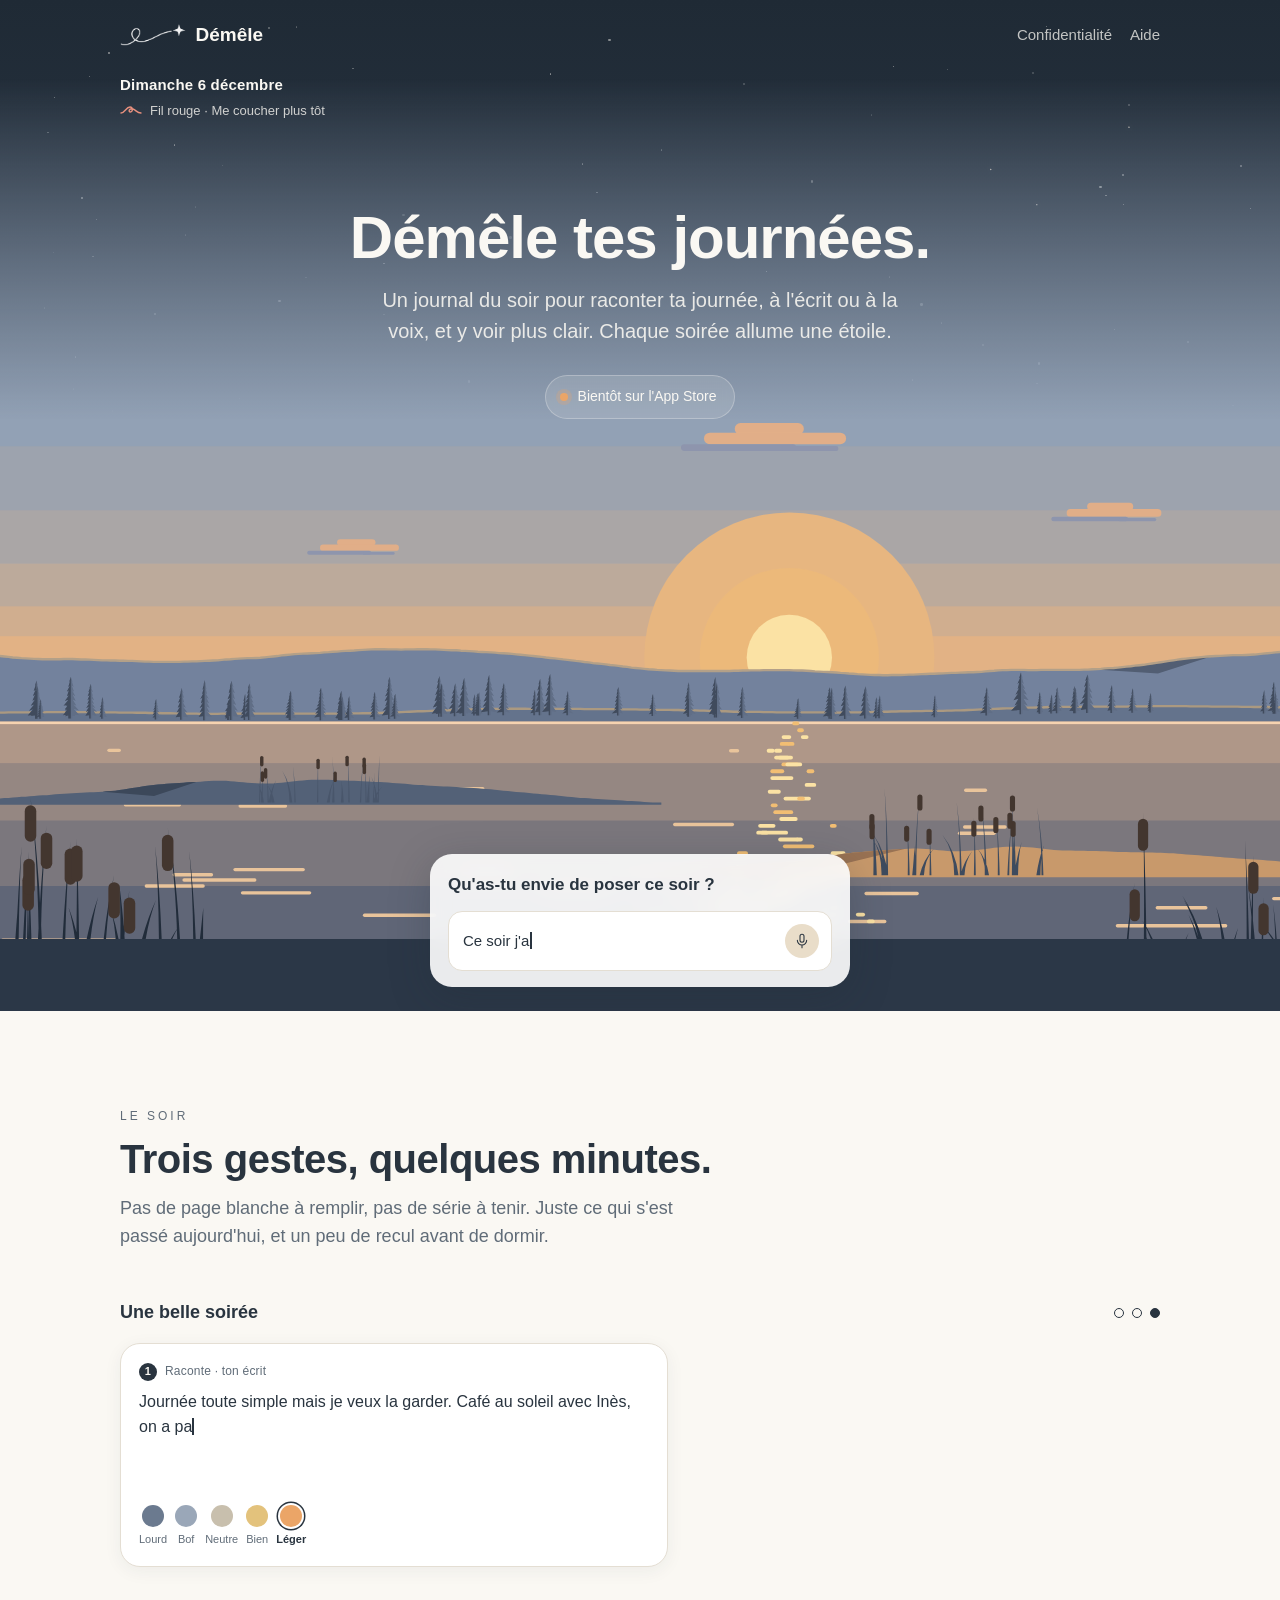
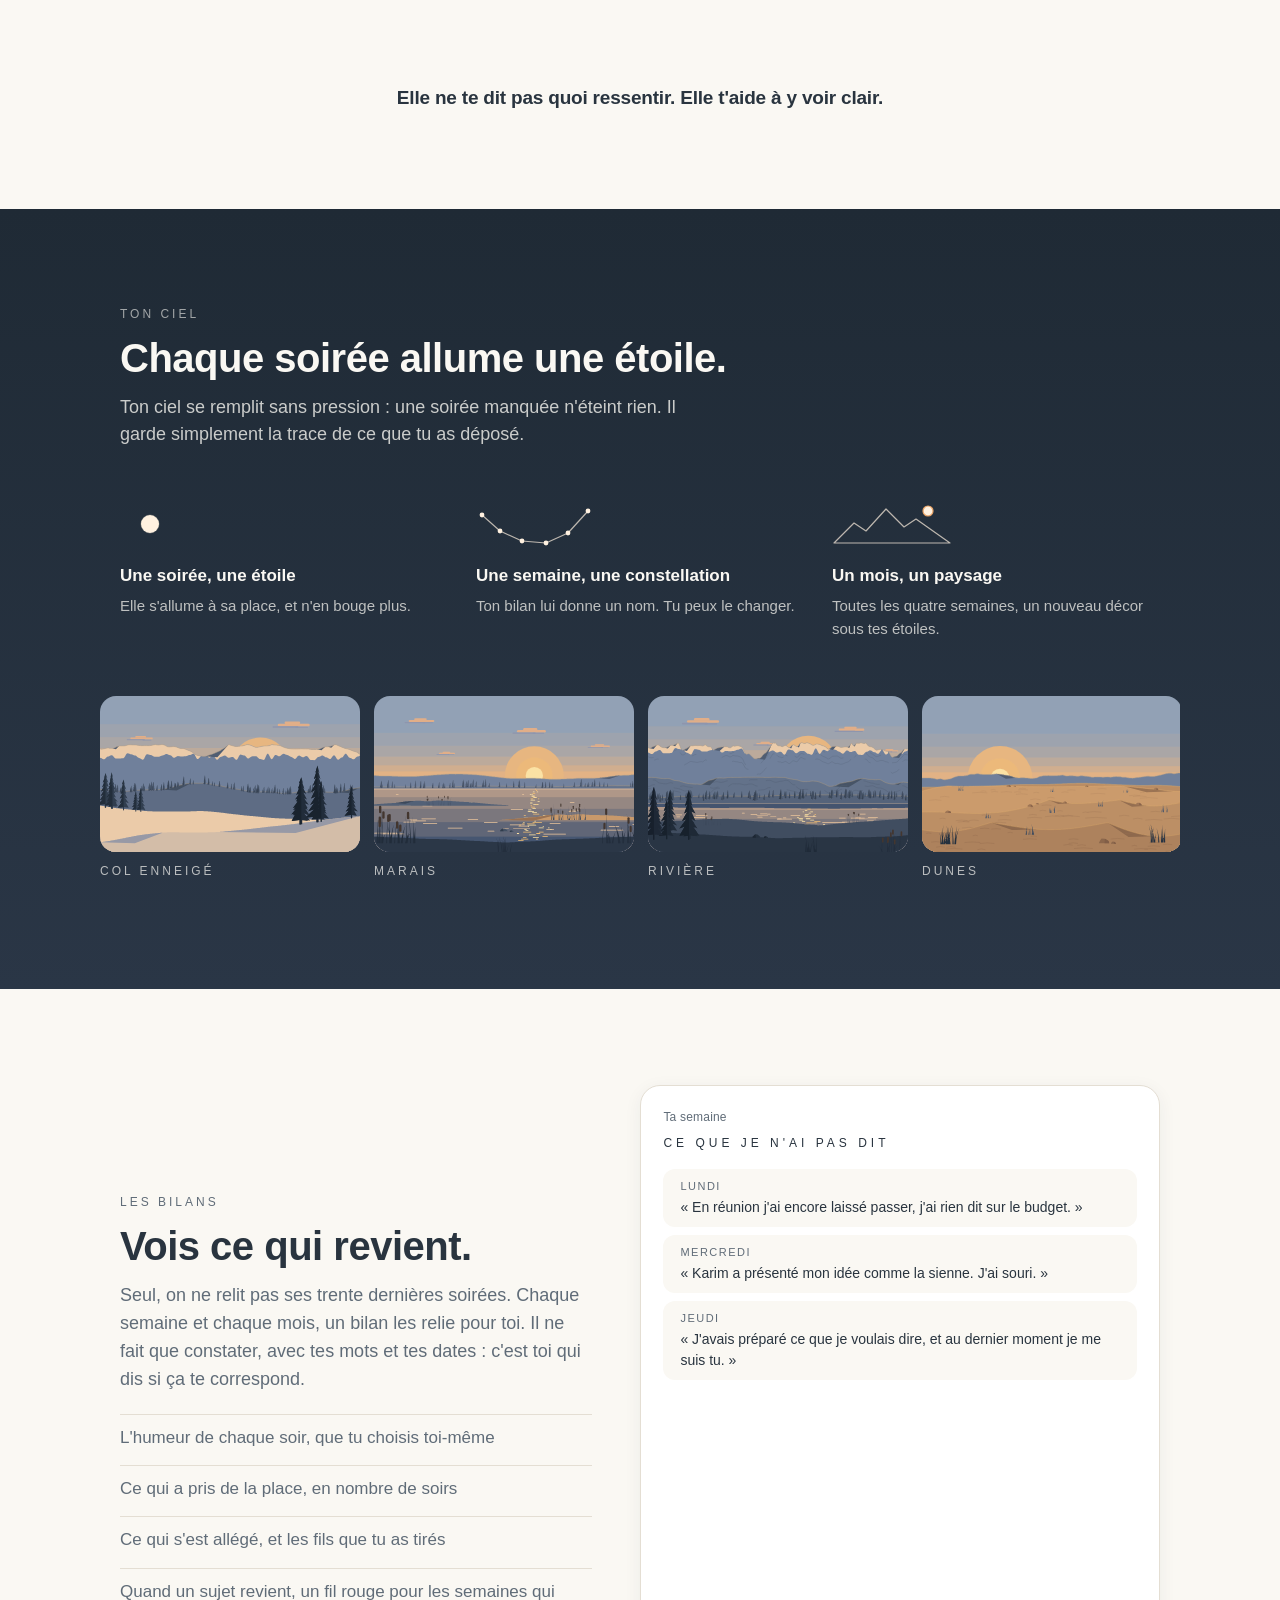
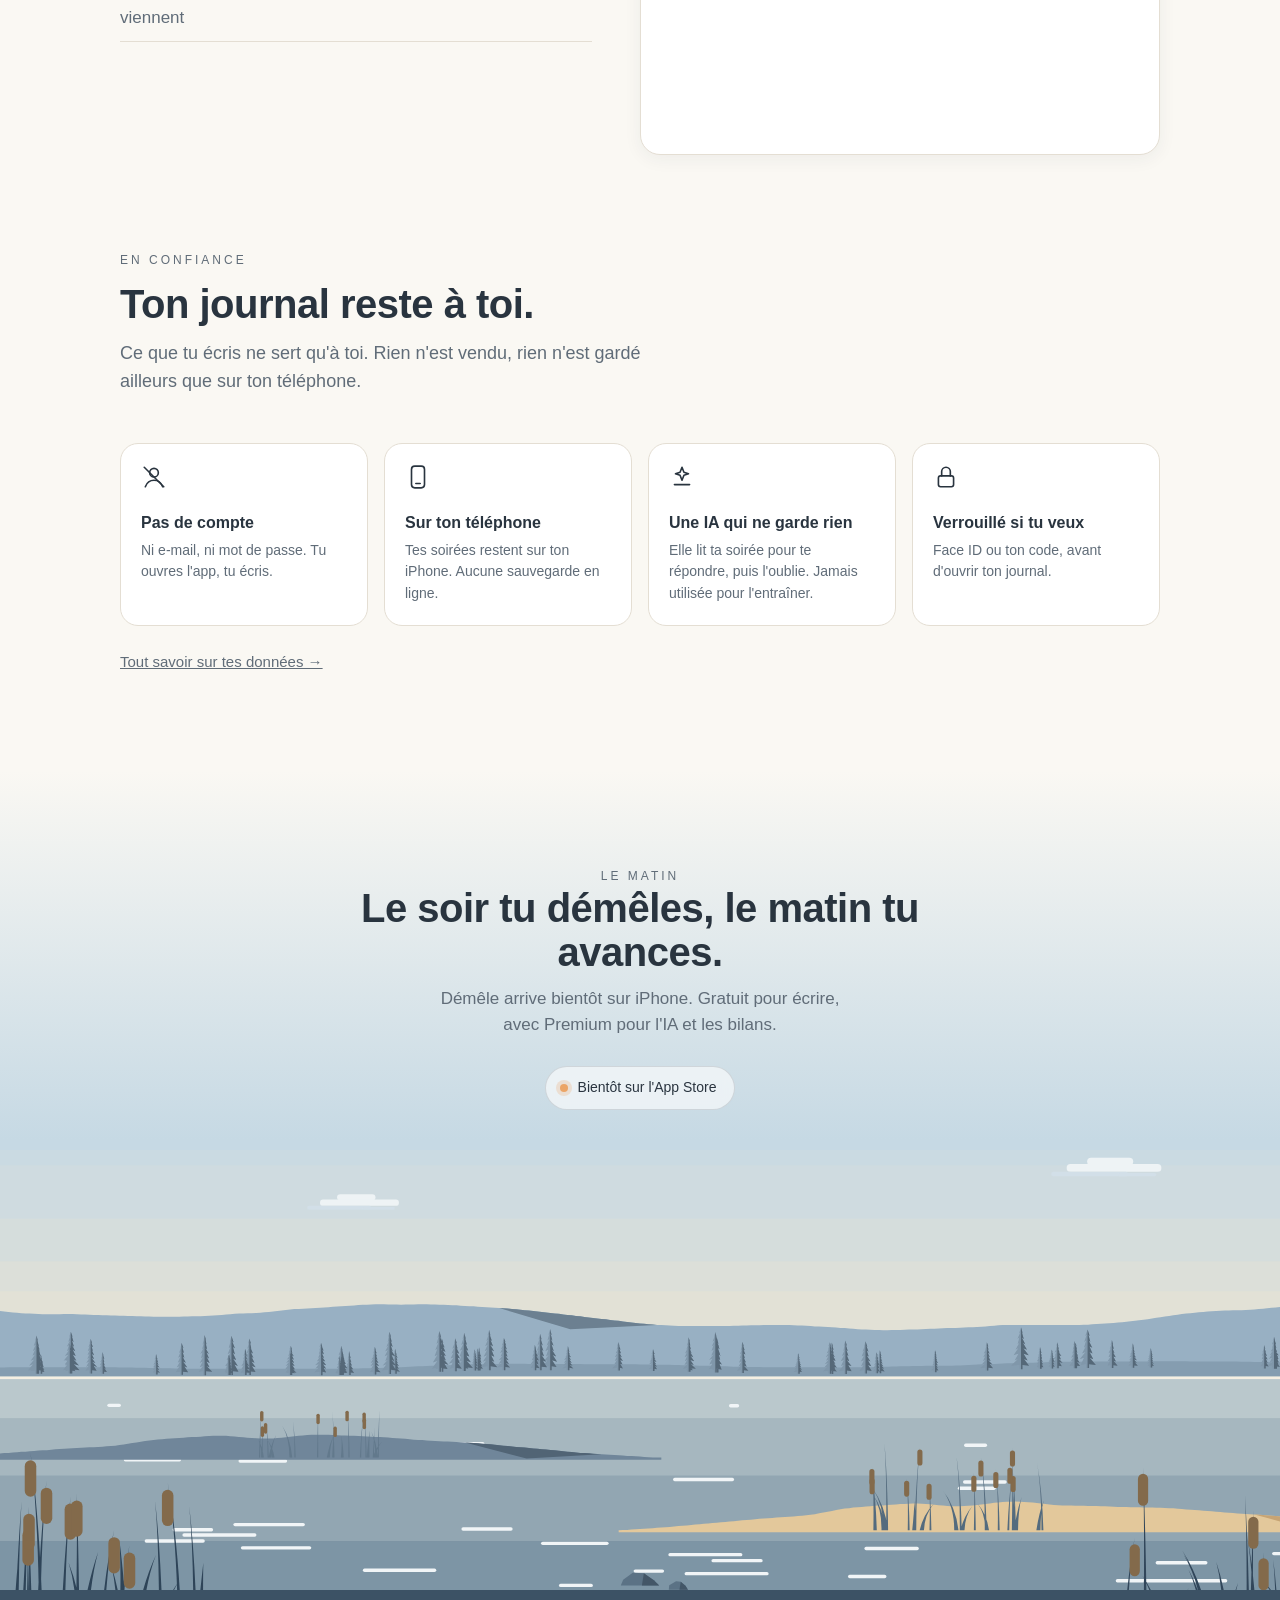
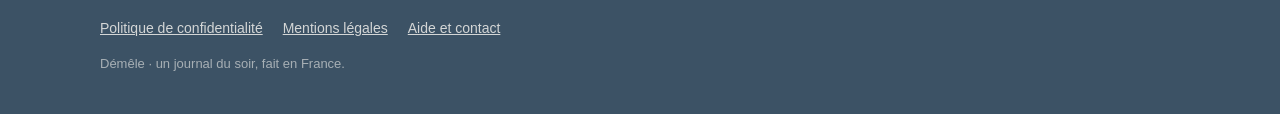
==== commit 4e64f974: "Accueil : quatre débuts de soirée qui s'écrivent dans la carte du haut, chacun avec son paysage (Mar" ====
--- a/index.html
+++ b/index.html
@@ -37,7 +37,10 @@
     </div>
 
     <div class="paysage" aria-hidden="true">
-      <img src="images/paysages/6-soir.svg" alt="">
+      <img src="images/paysages/6-soir.svg" alt="" class="visible">
+      <img data-src="images/paysages/1-soir.svg" alt="">
+      <img data-src="images/paysages/9-soir.svg" alt="">
+      <img data-src="images/paysages/10-soir.svg" alt="">
     </div>
     <div class="sol" aria-hidden="true"></div>
 
@@ -271,10 +274,38 @@
       dessiner();
       var attente; window.addEventListener('resize', function () { clearTimeout(attente); attente = setTimeout(dessiner, 150); });
 
-      // Quelques mots qui s'écrivent dans la carte du soir.
-      var phrase = "Ce soir j'ai enfin rappelé Léa…", el = document.getElementById('tape'), n = 0;
-      if (calme) el.textContent = phrase;
-      else setTimeout(function taper() { el.textContent = phrase.slice(0, ++n); if (n < phrase.length) setTimeout(taper, 55 + Math.random() * 60); }, 1400);
+      // La carte du soir : quatre débuts de soirée qui s'écrivent puis s'effacent, chacun avec son paysage
+      // (Marais, Col enneigé, Dunes, Archipel) et la couleur de son premier plan jusqu'en bas.
+      var DEBUTS = [
+        { texte: "Ce soir j'ai enfin rappelé Léa…", sol: '#2b3747' },
+        { texte: "Je sais pas par où commencer, tout se mélange…", sol: '#d3bda8' },
+        { texte: "Réunion tendue ce matin, j'ai rien dit…", sol: '#ad825d' },
+        { texte: "Journée toute simple, mais je veux la garder…", sol: '#273342' }
+      ];
+      var el = document.getElementById('tape'), decors = document.querySelectorAll('.scene .paysage img');
+      var sol = document.querySelector('.scene .sol'), rang = 0;
+      // Les trois autres paysages ne se chargent qu'une fois la page prête.
+      window.addEventListener('load', function () { decors.forEach(function (i) { if (i.dataset.src) i.src = i.dataset.src; }); });
+      function decor(k) {
+        decors.forEach(function (i, j) { i.classList.toggle('visible', j === k); });
+        sol.style.background = DEBUTS[k].sol;
+      }
+      function ecrire(k) {
+        var phrase = DEBUTS[k].texte, n = 0;
+        (function taper() {
+          el.textContent = phrase.slice(0, ++n);
+          if (n < phrase.length) return setTimeout(taper, 55 + Math.random() * 60);
+          setTimeout(function effacer() {
+            el.textContent = phrase.slice(0, --n);
+            if (n > 0) return setTimeout(effacer, 22);
+            rang = (k + 1) % DEBUTS.length;
+            decor(rang);
+            setTimeout(function () { ecrire(rang); }, 900);
+          }, 2600);
+        })();
+      }
+      if (calme) el.textContent = DEBUTS[0].texte;
+      else setTimeout(function () { ecrire(0); }, 1400);
 
       // Les soirées d'exemple : une à la fois, la première au hasard, puis elles défilent toutes seules.
       var EXEMPLES = [
--- a/accueil.css
+++ b/accueil.css
@@ -59,8 +59,13 @@
   content: ''; position: absolute; left: 0; right: 0; bottom: calc(100% - 1px); height: 38vh;
   background: linear-gradient(180deg, rgba(146,161,181,0), #92A1B5);
 }
-.scene .paysage img { display: block; width: 100%; height: clamp(260px, 42vw, 520px); object-fit: cover; object-position: 50% 62%; }
-.scene .sol { background: #2b3747; height: 72px; position: relative; z-index: 1; }
+.scene .paysage { height: clamp(260px, 42vw, 520px); }
+.scene .paysage img {
+  position: absolute; inset: 0; display: block; width: 100%; height: 100%; object-fit: cover; object-position: 50% 62%;
+  opacity: 0; transition: opacity 1.4s ease;
+}
+.scene .paysage img.visible { opacity: 1; }
+.scene .sol { background: #2b3747; height: 72px; position: relative; z-index: 1; transition: background 1.4s ease; }
 
 /* La carte du soir, comme sur l'accueil de l'app. */
 .carte-soir {
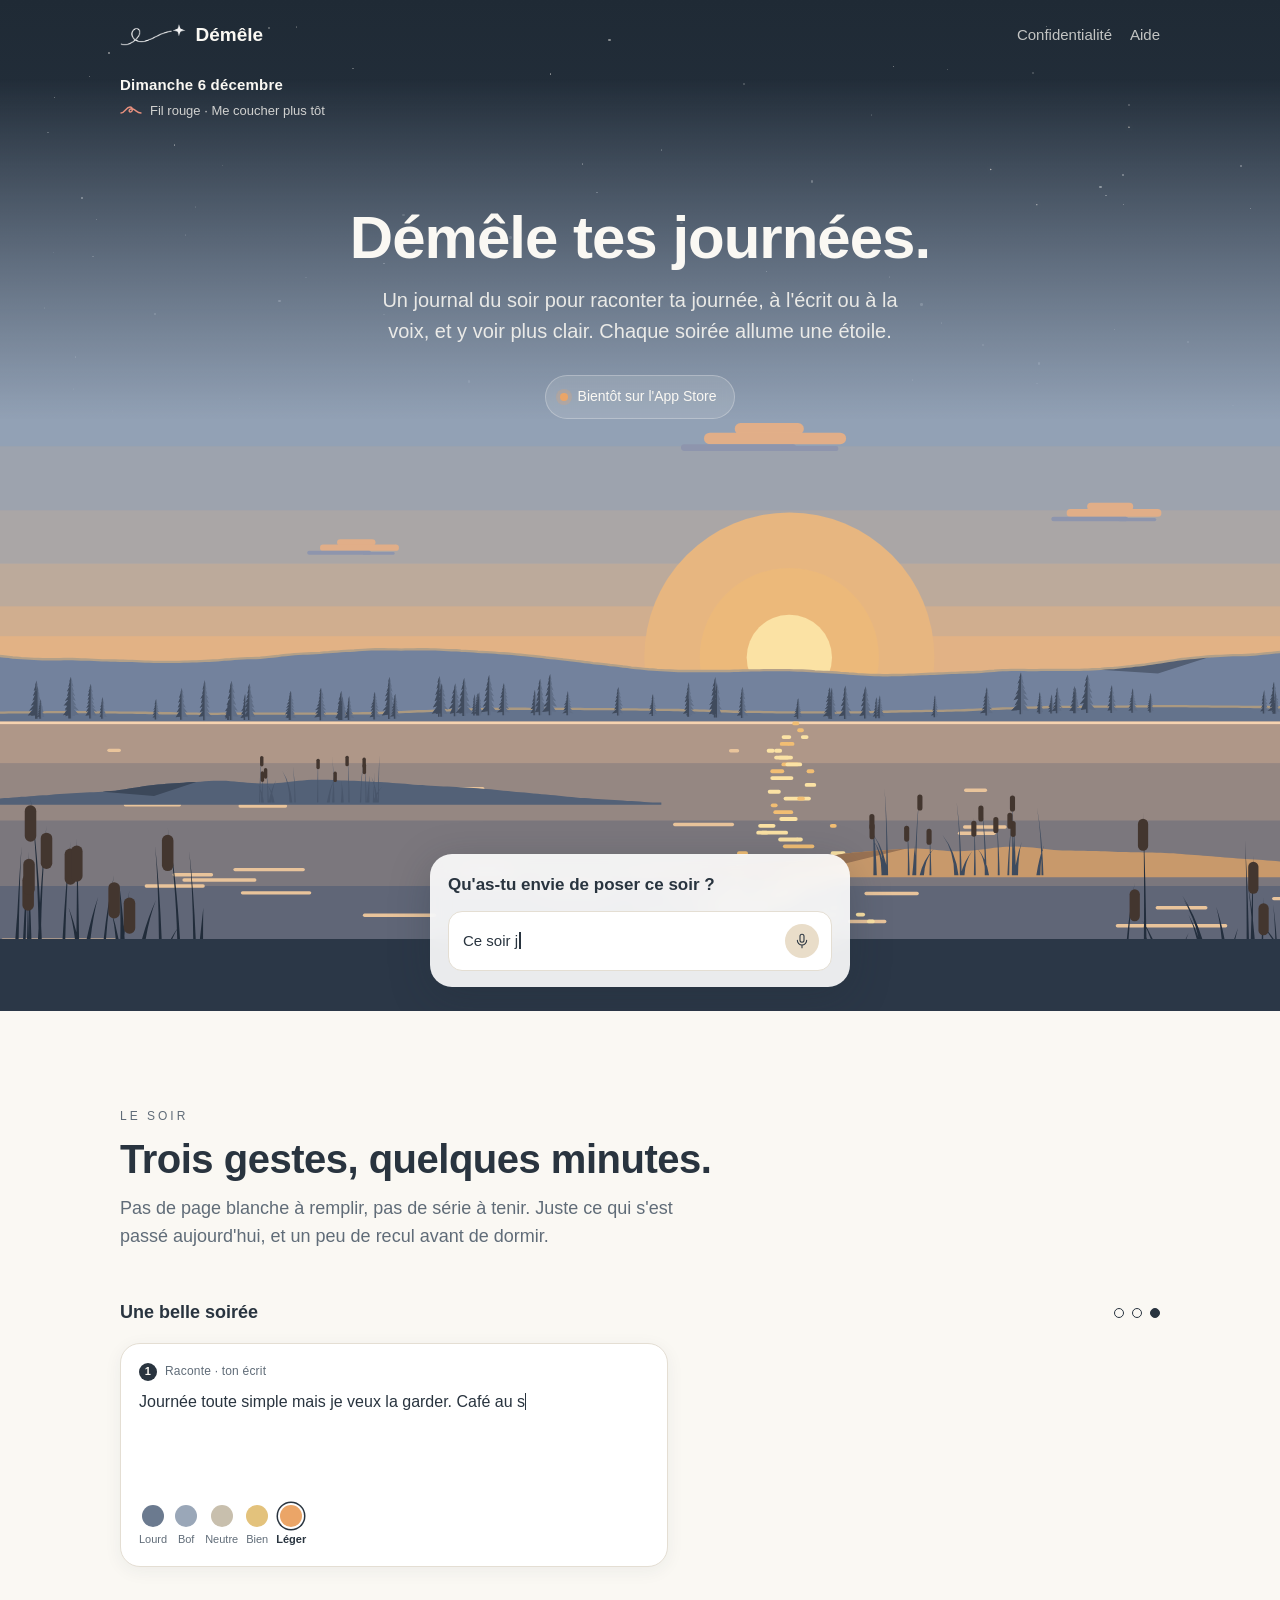
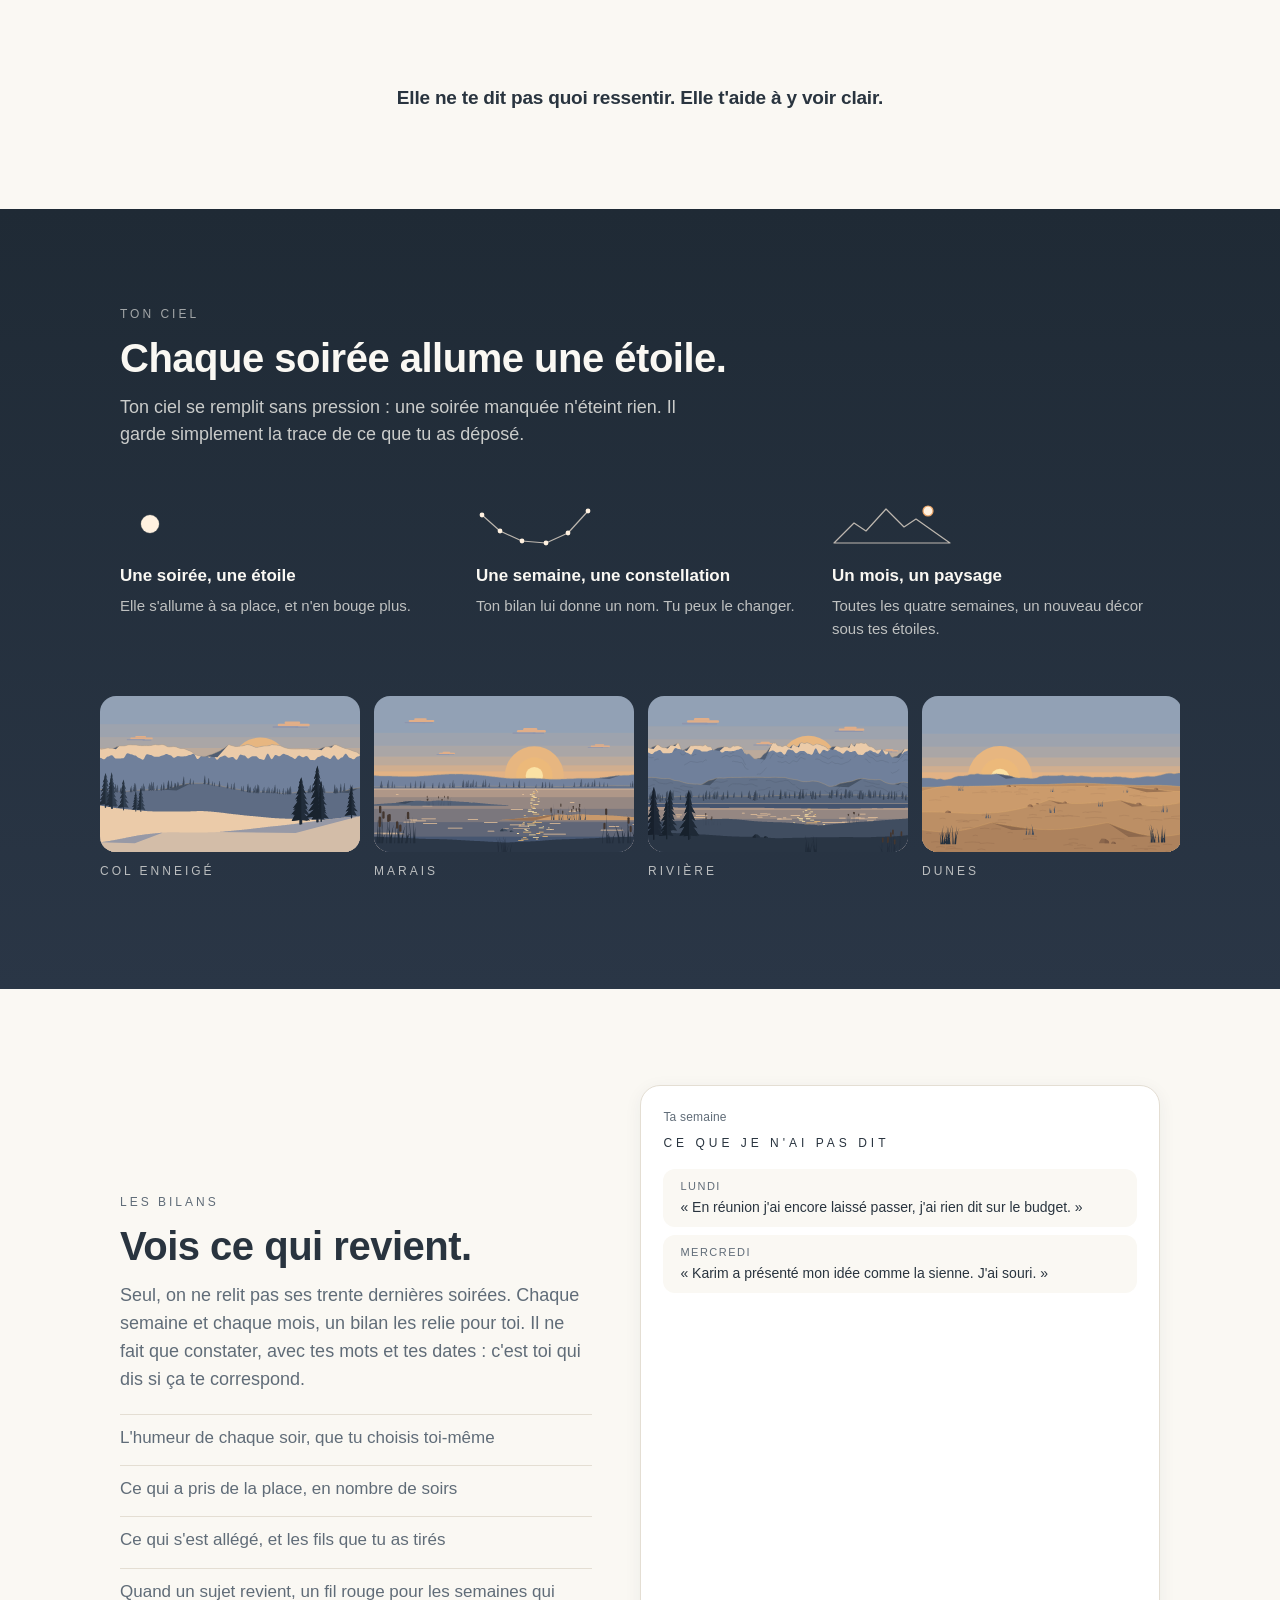
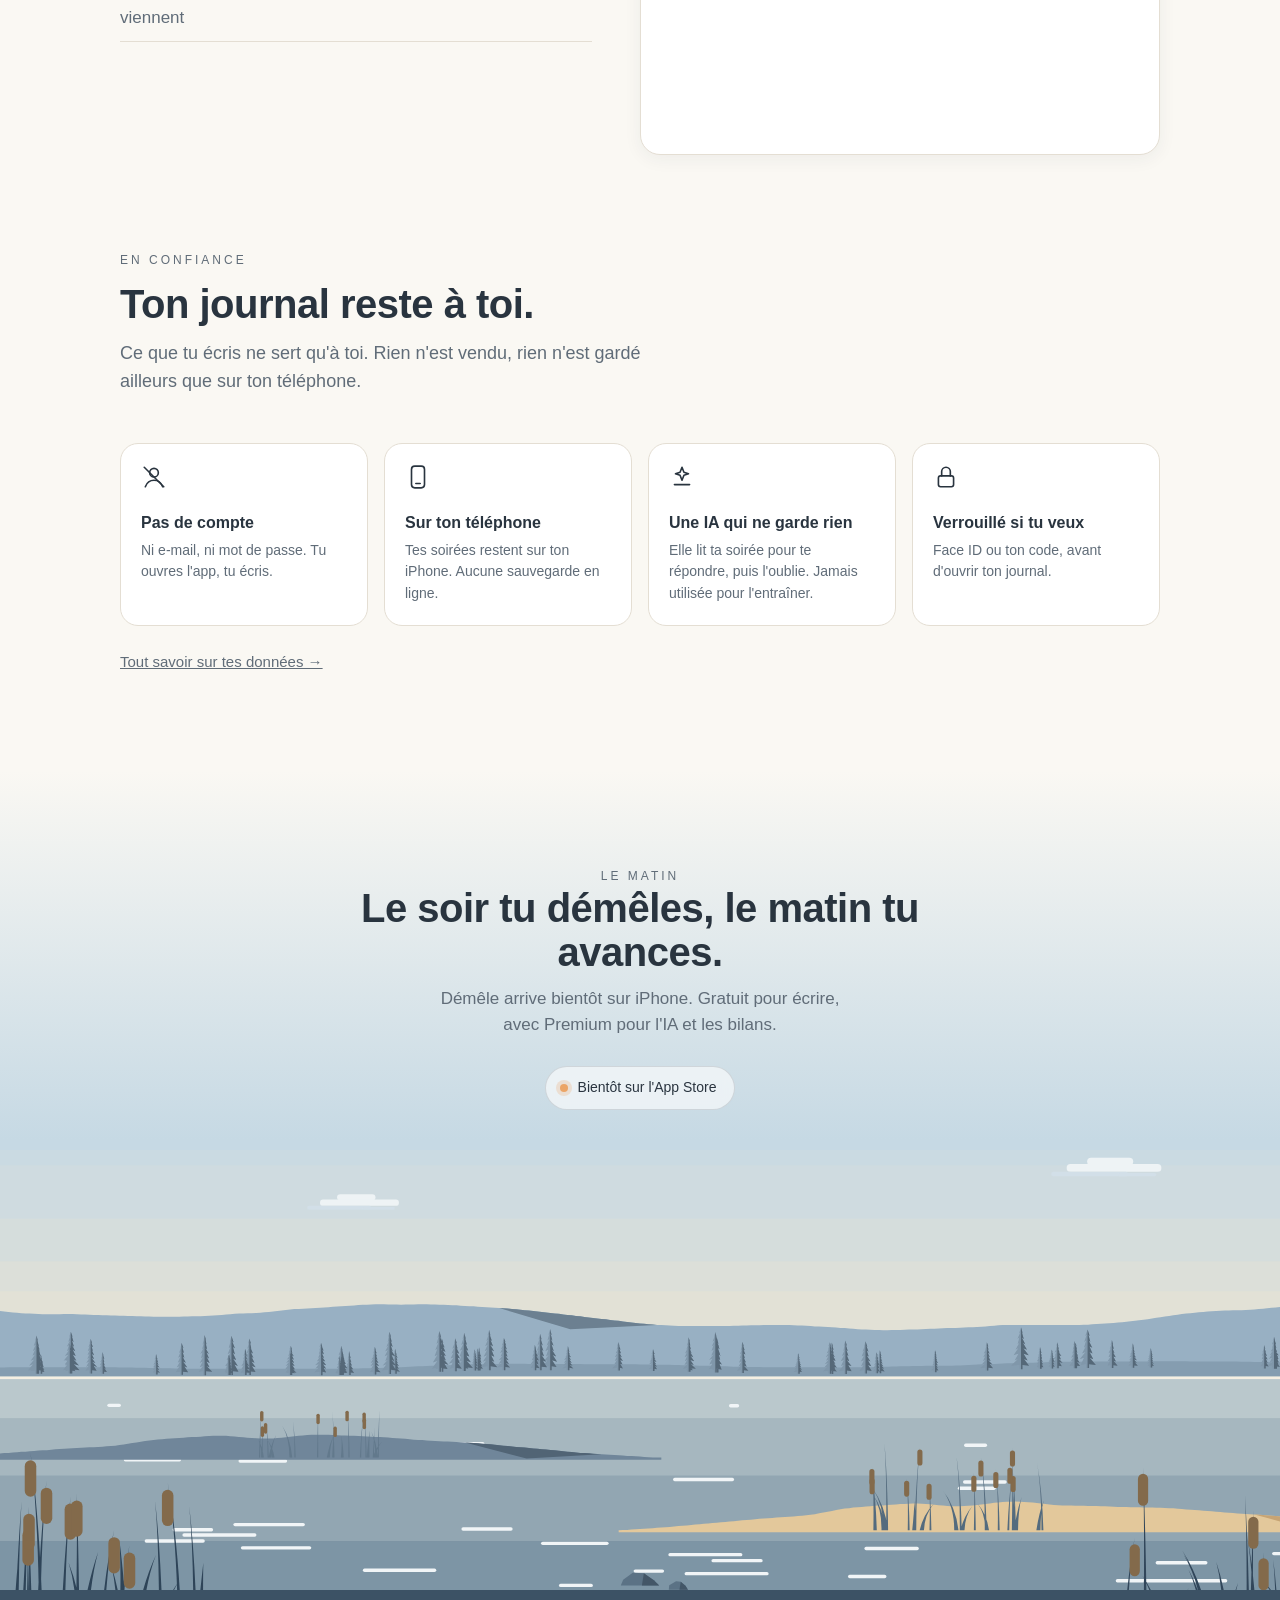
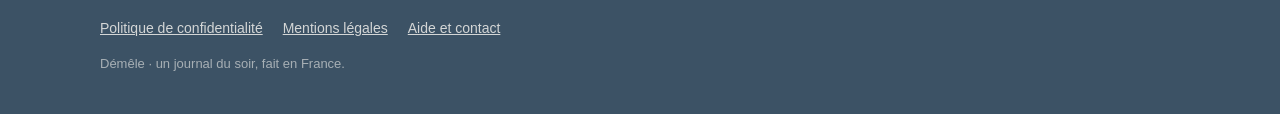
==== commit 1924fa54: "Accueil : les soirées d'exemple ne changent plus toutes seules, le visiteur les choisit avec les poi" ====
--- a/index.html
+++ b/index.html
@@ -61,7 +61,7 @@
     <h2>Trois gestes, quelques minutes.</h2>
     <p class="chapeau">Pas de page blanche à remplir, pas de série à tenir. Juste ce qui s'est passé aujourd'hui, et un peu de recul avant de dormir.</p>
 
-    <!-- Une soirée d'exemple à la fois, tirée au hasard, puis les suivantes défilent. -->
+    <!-- Une soirée d'exemple à la fois, tirée au hasard ; les points permettent d'en choisir une autre. -->
     <div class="demo" id="demo" aria-live="polite">
       <div class="demo-haut">
         <p class="situation" id="situation"></p>
@@ -307,7 +307,7 @@
       if (calme) el.textContent = DEBUTS[0].texte;
       else setTimeout(function () { ecrire(0); }, 1400);
 
-      // Les soirées d'exemple : une à la fois, la première au hasard, puis elles défilent toutes seules.
+      // Les soirées d'exemple : une à la fois, la première au hasard ; le visiteur choisit les autres avec les points.
       var EXEMPLES = [
         {
           situation: '« Tout se mélange dans ma tête »', humeur: 'bof',
@@ -368,7 +368,6 @@
             else {
               plusTard(function () { $('d-etape2').classList.remove('cachee'); }, 600);
               plusTard(function () { $('d-etape3').classList.remove('cachee'); }, 1800);
-              plusTard(function () { montrer((courant + 1) % EXEMPLES.length); }, 13000);
             }
           }
           if (calme) {
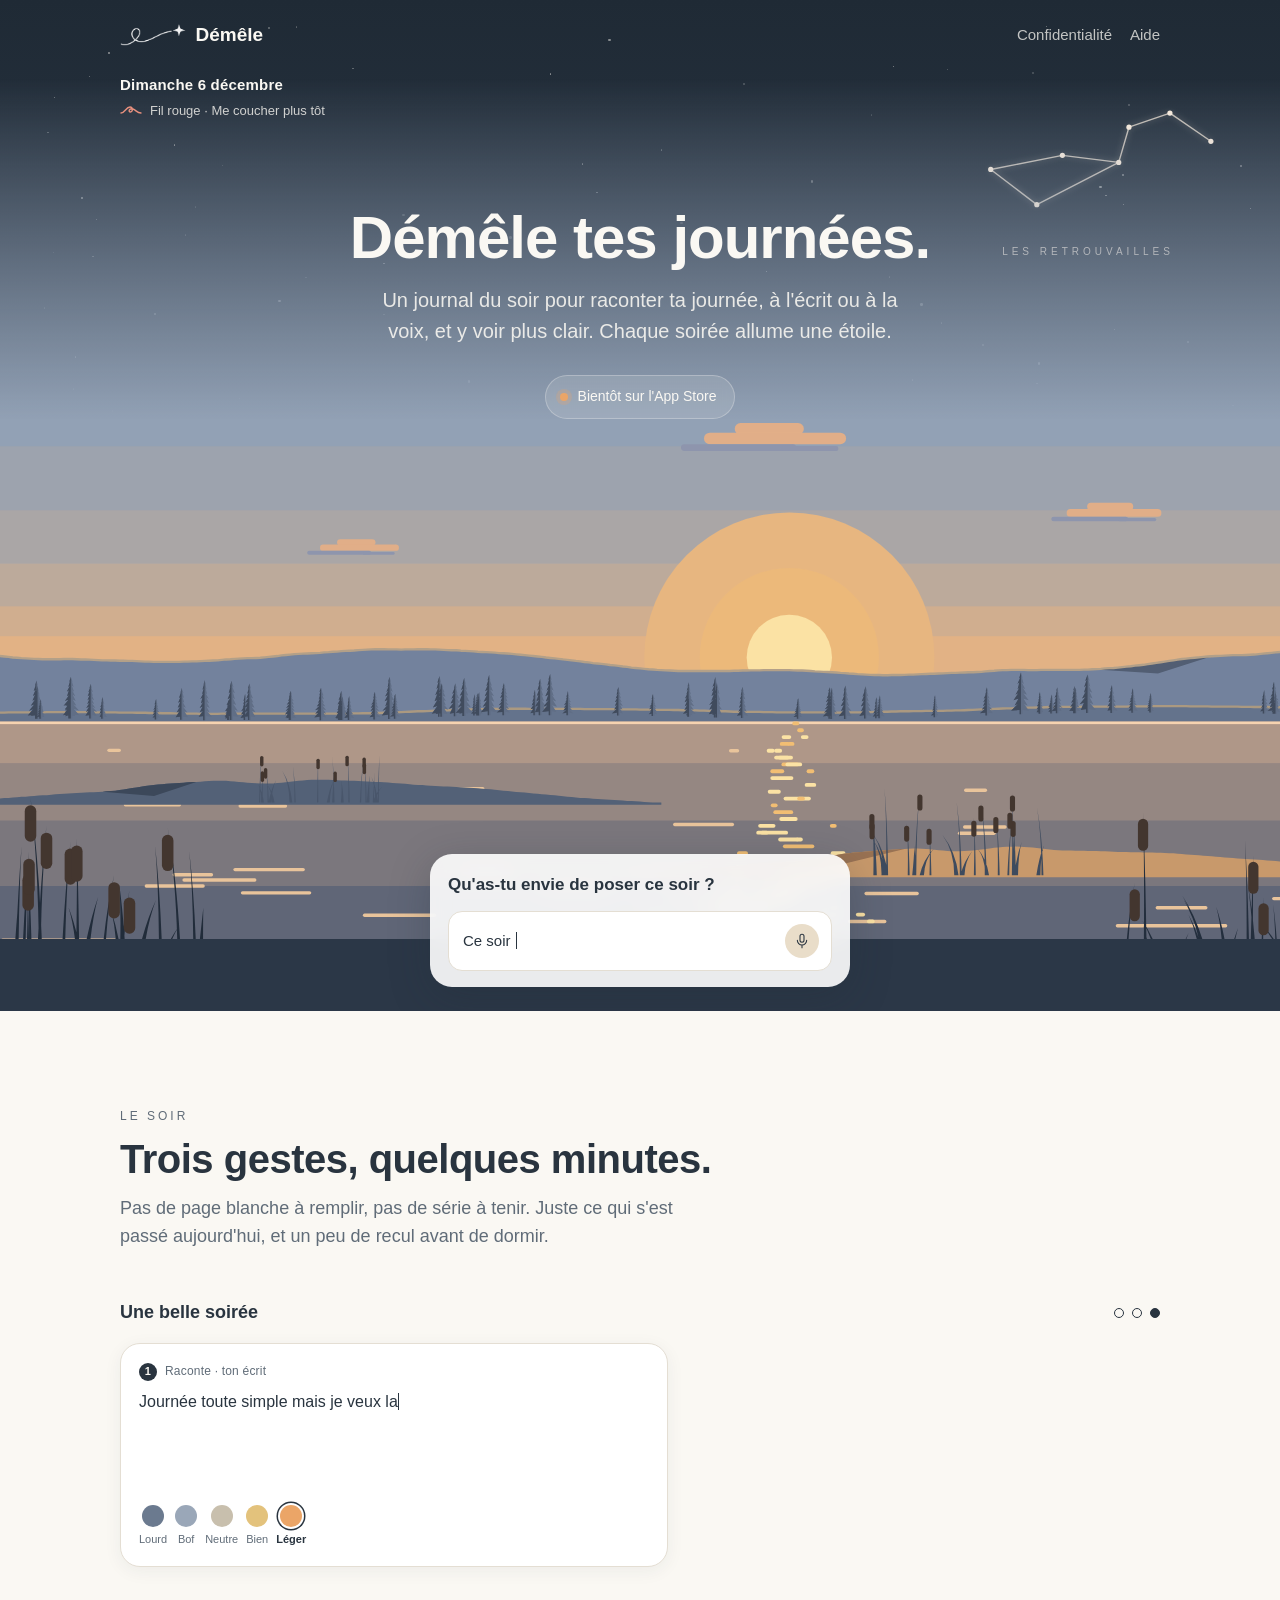
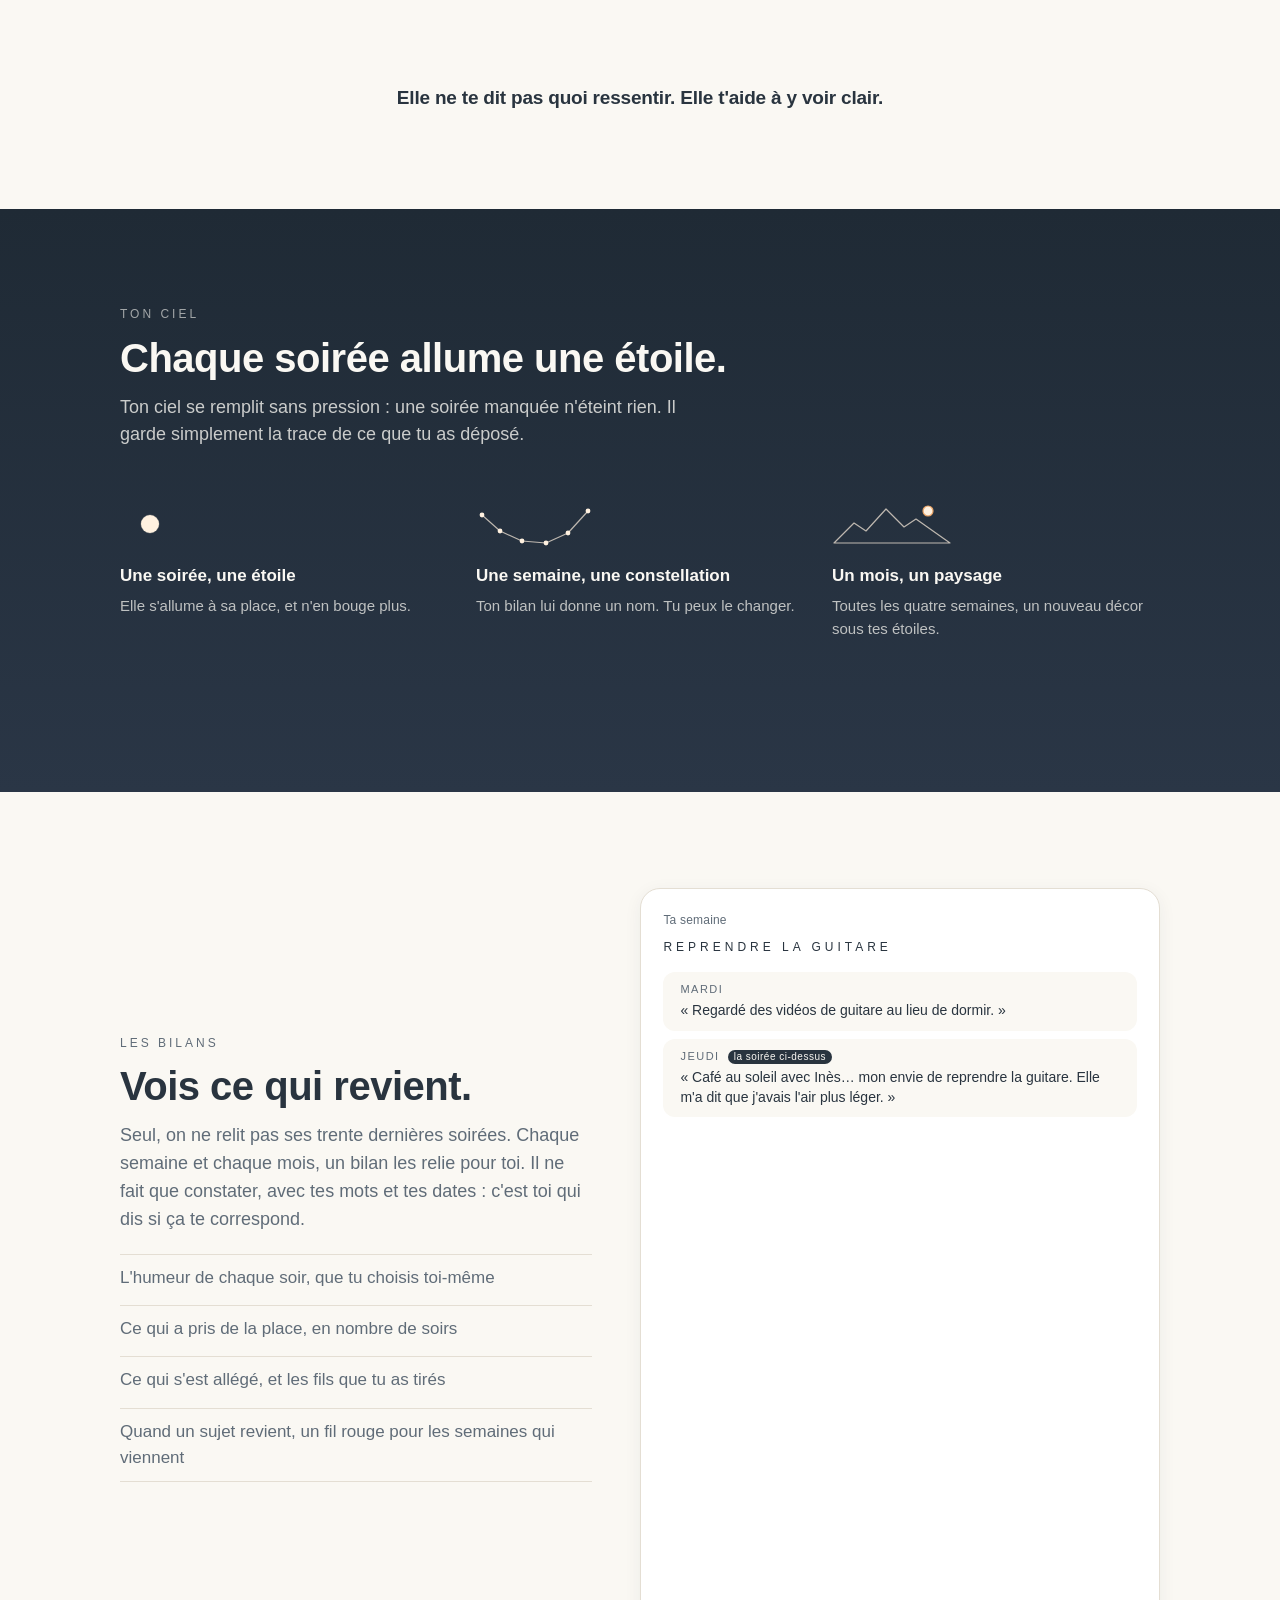
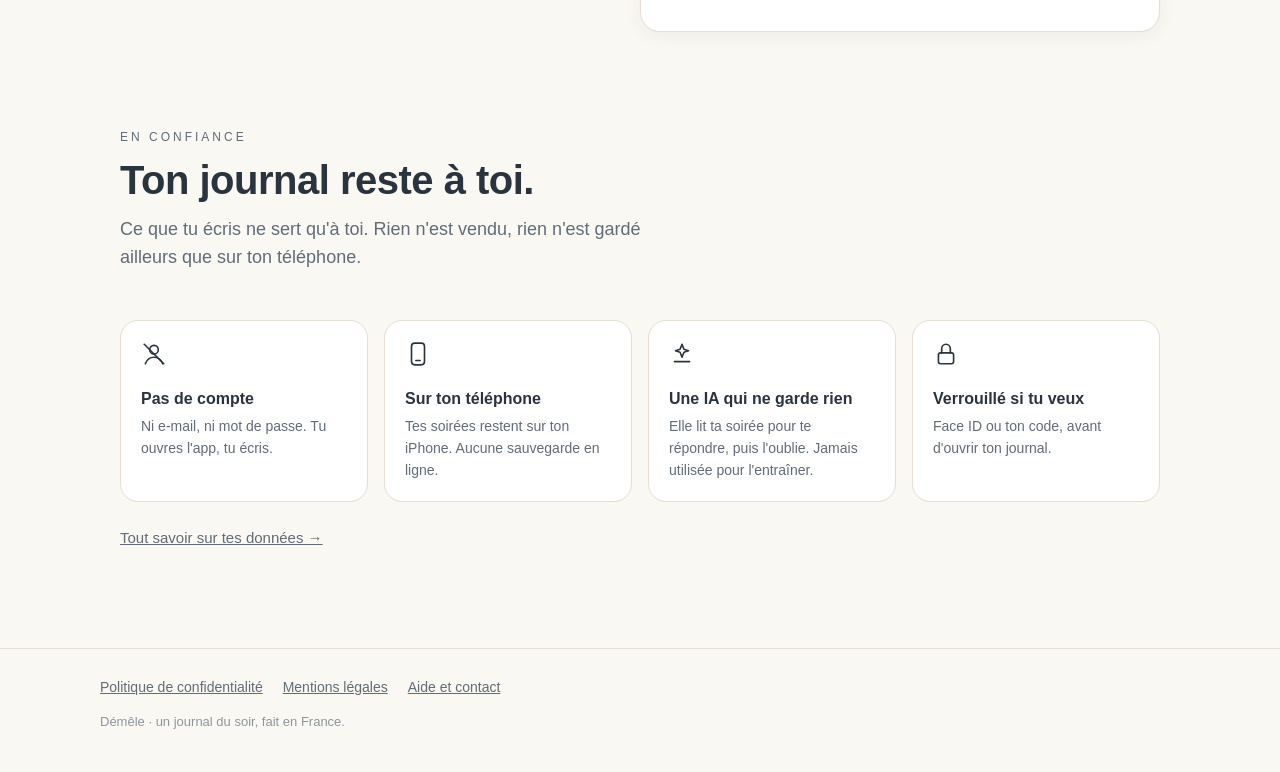
==== commit f9bbb587: "Accueil : la semaine suit la soirée d'exemple choisie, sans la bande des paysages ni la partie du ma" ====
--- a/index.html
+++ b/index.html
@@ -119,16 +119,6 @@
         </div>
       </div>
 
-      <div class="paysages" aria-label="Les paysages de Démêle">
-        <figure><img src="images/paysages/1-soir.svg" alt="Col enneigé au crépuscule" loading="lazy"><figcaption>Col enneigé</figcaption></figure>
-        <figure><img src="images/paysages/6-soir.svg" alt="Marais au crépuscule" loading="lazy"><figcaption>Marais</figcaption></figure>
-        <figure><img src="images/paysages/5-soir.svg" alt="Rivière au crépuscule" loading="lazy"><figcaption>Rivière</figcaption></figure>
-        <figure><img src="images/paysages/9-soir.svg" alt="Dunes au crépuscule" loading="lazy"><figcaption>Dunes</figcaption></figure>
-        <figure><img src="images/paysages/7-soir.svg" alt="Vallée boisée au crépuscule" loading="lazy"><figcaption>Vallée boisée</figcaption></figure>
-        <figure><img src="images/paysages/10-soir.svg" alt="Archipel au crépuscule" loading="lazy"><figcaption>Archipel</figcaption></figure>
-        <figure><img src="images/paysages/8-soir.svg" alt="Anse aux pins au crépuscule" loading="lazy"><figcaption>Anse aux pins</figcaption></figure>
-        <figure><img src="images/paysages/11-soir.svg" alt="Savane au crépuscule" loading="lazy"><figcaption>Savane</figcaption></figure>
-      </div>
     </div>
   </section>
 
@@ -149,19 +139,15 @@
 
       <div class="ecran bilan" id="bilan">
         <p class="petit">Ta semaine</p>
-        <p class="nom-semaine">Ce que je n'ai pas dit</p>
-        <div class="extraits">
-          <p class="extrait travail"><span class="jour">Lundi</span>« En réunion j'ai encore laissé passer, j'ai rien dit sur le budget. »</p>
-          <p class="extrait travail"><span class="jour">Mercredi</span>« Karim a présenté mon idée comme la sienne. J'ai souri. »</p>
-          <p class="extrait travail"><span class="jour">Jeudi</span>« J'avais préparé ce que je voulais dire, et au dernier moment je me suis tu. »</p>
-          <p class="extrait leger"><span class="jour">Dimanche</span>« Balade avec mon frère, on a parlé de tout sauf du boulot. Ça m'a fait du bien. »</p>
-        </div>
+        <p class="nom-semaine" id="b-nom"></p>
+        <div class="extraits" id="b-extraits"></div>
         <div class="lecture">
           <h4>Ce qui revient</h4>
-          <p class="revient">Trois soirs cette semaine, tu racontes un moment au travail où tu n'as pas dit ce que tu pensais : lundi sur le budget, mercredi quand Karim a présenté ton idée, jeudi au dernier moment.</p>
+          <p class="revient" id="b-revient"></p>
           <div class="boutons"><span>Ça me correspond</span><span>Corriger</span></div>
           <h4>Ce qui s'est allégé</h4>
-          <p class="allege">Dimanche, la balade avec ton frère, loin du travail, t'a fait du bien.</p>
+          <p class="allege" id="b-allege"></p>
+          <div id="b-fils"></div>
         </div>
       </div>
     </div>
@@ -197,14 +183,6 @@
     <a class="lien-doux" href="confidentialite/">Tout savoir sur tes données →</a>
   </section>
 
-  <!-- Le matin -->
-  <section class="matin">
-    <p class="surtitre">Le matin</p>
-    <h2>Le soir tu démêles, le matin tu avances.</h2>
-    <p>Démêle arrive bientôt sur iPhone. Gratuit pour écrire, avec Premium pour l'IA et les bilans.</p>
-    <span class="pastille-store"><span class="point"></span>Bientôt sur l'App Store</span>
-    <img src="images/paysages/6-matin.svg" alt="" aria-hidden="true">
-  </section>
   <footer class="pied">
     <nav>
       <a href="confidentialite/">Politique de confidentialité</a>
@@ -328,6 +306,44 @@
           fil: 'Ressortir ma guitare'
         }
       ];
+      // La semaine de chaque soirée d'exemple (même ordre) : son bilan relie la soirée ci-dessus à ses voisines.
+      // teinte : la couleur du thème qui revient ; ici : la soirée de l'exemple ; lie : les soirs reliés.
+      var SEMAINES = [
+        {
+          nom: 'Avant vendredi', teinte: '#5D86B8',
+          extraits: [
+            { jour: 'Lundi', texte: "Il veut tout pour vendredi… j'ai passé l'après-midi à refaire le planning.", ici: true, lie: true },
+            { jour: 'Mardi', texte: "Resté tard sur Lemaire, j'ai annulé le dîner avec Paul.", lie: true },
+            { jour: 'Mercredi', texte: "Réveillé à 5 h en pensant au dossier, impossible de me rendormir.", lie: true },
+            { jour: 'Vendredi', texte: "Dossier rendu. J'ai couru en rentrant, vidé mais soulagé.", leger: true }
+          ],
+          revient: "Lundi, mardi et mercredi, le dossier Lemaire prend toute la place : le planning à refaire, le dîner avec Paul annulé, un réveil à 5 h.",
+          allege: "Vendredi, le dossier rendu et la course en rentrant t'ont soulagé."
+        },
+        {
+          nom: "Les messages de l'été", teinte: '#C97B97',
+          extraits: [
+            { jour: 'Lundi', texte: "J'ai pensé à elle en passant devant notre café.", lie: true },
+            { jour: 'Mercredi', texte: "Je suis tombé sur son sweat gris… j'ai relu nos messages de l'été, encore.", ici: true, lie: true },
+            { jour: 'Jeudi', texte: "J'ai failli lui écrire. J'ai rangé mon téléphone.", lie: true },
+            { jour: 'Samedi', texte: "Soirée chez Malik avec la bande. J'ai ri, vraiment. Ça fait du bien.", leger: true }
+          ],
+          revient: "Trois soirs, elle revient dans tes écrits : lundi en passant devant votre café, mercredi avec son sweat et vos messages de l'été, jeudi quand tu as failli lui écrire.",
+          allege: "Samedi, la soirée chez Malik avec la bande t'a fait rire, vraiment."
+        },
+        {
+          nom: 'Reprendre la guitare', teinte: '#8FAE52',
+          extraits: [
+            { jour: 'Mardi', texte: "Regardé des vidéos de guitare au lieu de dormir.", lie: true },
+            { jour: 'Jeudi', texte: "Café au soleil avec Inès… mon envie de reprendre la guitare. Elle m'a dit que j'avais l'air plus léger.", ici: true, lie: true },
+            { jour: 'Samedi', texte: "Ressorti la guitare. Les doigts qui font mal, mais j'ai joué une heure.", lie: true },
+            { jour: 'Dimanche', texte: "Rangé l'appartement en musique. Une semaine douce.", leger: true }
+          ],
+          revient: "Trois soirs, la guitare revient : mardi avec les vidéos, jeudi en parlant avec Inès, samedi quand tu l'as ressortie pour jouer une heure.",
+          allege: "Jeudi, Inès t'a trouvé plus léger qu'avant, et tu le ressens aussi. Dimanche, tu parles d'une semaine douce.",
+          fils: "Ton fil de jeudi, « Ressortir ma guitare » : tiré samedi."
+        }
+      ];
       var $ = function (id) { return document.getElementById(id); };
       var points = $('points'), minuteurs = [], courant = Math.floor(Math.random() * EXEMPLES.length);
       EXEMPLES.forEach(function (e, k) {
@@ -348,6 +364,7 @@
           [].forEach.call(points.children, function (b, i) { b.setAttribute('aria-selected', i === k); });
           [].forEach.call($('d-humeurs').children, function (h) { h.classList.toggle('choisie', h.dataset.h === e.humeur); });
           $('d-demele').textContent = e.demele;
+          remplirLaSemaine(k);
           $('d-titre3').innerHTML = e.question ? '<b>3</b>Approfondir · une question' : '<b>3</b>Tire un fil · pour demain';
           $('d-suite').innerHTML = e.question
             ? '<p class="question-ia"></p>'
@@ -377,12 +394,35 @@
         }, 350);
       }
 
-      // Le bilan : les extraits arrivent un à un, puis ce qui les relie.
-      var bilan = $('bilan');
+      // Le bilan : les extraits arrivent un à un, puis ce qui les relie. Il suit la soirée choisie en haut.
+      var bilan = $('bilan'), bilanLu = false, minuteursBilan = [];
+      function remplirLaSemaine(k) {
+        var w = SEMAINES[k];
+        minuteursBilan.forEach(clearTimeout); minuteursBilan = [];
+        bilan.classList.remove('relie');
+        bilan.style.setProperty('--teinte', w.teinte);
+        $('b-nom').textContent = w.nom;
+        $('b-extraits').innerHTML = '';
+        w.extraits.forEach(function (x) {
+          var p = document.createElement('p'), j = document.createElement('span');
+          p.className = 'extrait' + (x.lie ? ' lie' : '') + (x.leger ? ' leger' : '');
+          j.className = 'jour'; j.textContent = x.jour;
+          if (x.ici) { var c = document.createElement('span'); c.className = 'ci-dessus'; c.textContent = 'la soirée ci-dessus'; j.appendChild(c); }
+          p.appendChild(j); p.appendChild(document.createTextNode('« ' + x.texte + ' »'));
+          $('b-extraits').appendChild(p);
+        });
+        $('b-revient').textContent = w.revient;
+        $('b-allege').textContent = w.allege;
+        $('b-fils').innerHTML = w.fils ? '<h4>Tes fils</h4><p class="allege"></p>' : '';
+        if (w.fils) $('b-fils').lastChild.textContent = w.fils;
+        if (bilanLu || calme) lireLeBilan();
+      }
       function lireLeBilan() {
+        bilanLu = true;
+        if (calme) { bilan.classList.add('vu', 'relie'); bilan.querySelectorAll('.extrait').forEach(function (x) { x.classList.add('vu'); }); return; }
         bilan.classList.add('vu');
-        [].forEach.call(bilan.querySelectorAll('.extrait'), function (x, k) { setTimeout(function () { x.classList.add('vu'); }, k * 500); });
-        setTimeout(function () { bilan.classList.add('relie'); }, 2400);
+        [].forEach.call(bilan.querySelectorAll('.extrait'), function (x, k) { minuteursBilan.push(setTimeout(function () { x.classList.add('vu'); }, k * 400)); });
+        minuteursBilan.push(setTimeout(function () { bilan.classList.add('relie'); }, 2000));
       }
 
       if ('IntersectionObserver' in window && !calme) {
@@ -391,9 +431,10 @@
           ob.observe(el);
         };
         $('situation').textContent = EXEMPLES[courant].situation;
+        remplirLaSemaine(courant);
         surveiller($('demo'), function () { montrer(courant); });
         surveiller(bilan, lireLeBilan);
-      } else { montrer(courant); bilan.classList.add('vu', 'relie'); bilan.querySelectorAll('.extrait').forEach(function (x) { x.classList.add('vu'); }); }
+      } else { montrer(courant); lireLeBilan(); }
 
       // Les blocs apparaissent doucement en arrivant à l'écran.
       var vus = document.querySelectorAll('.apparait');
--- a/accueil.css
+++ b/accueil.css
@@ -150,14 +150,7 @@
 .promesse p { margin: 0; font-size: 14px; color: var(--ardoise); }
 .lien-doux { display: inline-block; margin-top: 24px; color: var(--ardoise); font-size: 15px; }
 
-/* Le matin, pour finir */
-.matin { position: relative; text-align: center; background: linear-gradient(180deg, var(--ivoire) 0%, #C6D9E4 45%); padding-top: 96px; }
-.matin h2 { font-size: clamp(28px, 4.4vw, 40px); line-height: 1.1; letter-spacing: -.5px; margin: 0 auto 12px; max-width: 640px; padding: 0 20px; }
-.matin p { color: var(--ardoise); margin: 0 auto; max-width: 460px; padding: 0 20px; }
-.matin .pastille-store { color: var(--encre); background: rgba(255,255,255,.6); border-color: rgba(41,52,63,.15); }
-.matin img { display: block; width: 100%; height: clamp(220px, 36vw, 440px); object-fit: cover; object-position: 50% 70%; margin-top: 40px; }
-.matin + .pied { background: #3c5265; color: rgba(250,248,243,.8); }
-.pied { padding: 28px 20px 40px; }
+.pied { padding: 28px 20px 40px; border-top: 1px solid var(--ligne); color: var(--ardoise); }
 .pied nav { max-width: 1080px; margin: 0 auto; display: flex; flex-wrap: wrap; gap: 8px 20px; font-size: 14px; }
 .pied a { color: inherit; white-space: nowrap; }
 .pied .signature { max-width: 1080px; margin: 14px auto 0; font-size: 13px; opacity: .7; }
@@ -210,8 +203,10 @@
 }
 .extrait.vu { opacity: 1; transform: none; }
 .extrait .jour { display: block; font-size: 11px; letter-spacing: 1.5px; text-transform: uppercase; color: var(--ardoise); margin-bottom: 2px; }
-.bilan.relie .extrait.travail { border-left-color: var(--travail); background: #EEF3F9; }
+.bilan.relie .extrait.lie { border-left-color: var(--teinte); background: color-mix(in srgb, var(--teinte) 12%, #fff); }
 .bilan.relie .extrait.leger { border-left-color: var(--leger); background: #FBF1E8; }
+.extrait .ci-dessus { display: inline-block; margin-left: 8px; padding: 0 6px; border-radius: 999px; background: var(--encre); color: var(--ivoire); font-size: 10px; letter-spacing: .5px; text-transform: none; }
+.fils-semaine { margin: 14px 0 0; font-size: 14px; color: var(--ardoise); }
 .lecture { opacity: 0; transform: translateY(8px); transition: opacity .8s ease .2s, transform .8s ease .2s; }
 .bilan.relie .lecture { opacity: 1; transform: none; }
 .allege { margin: 0; line-height: 1.5; }
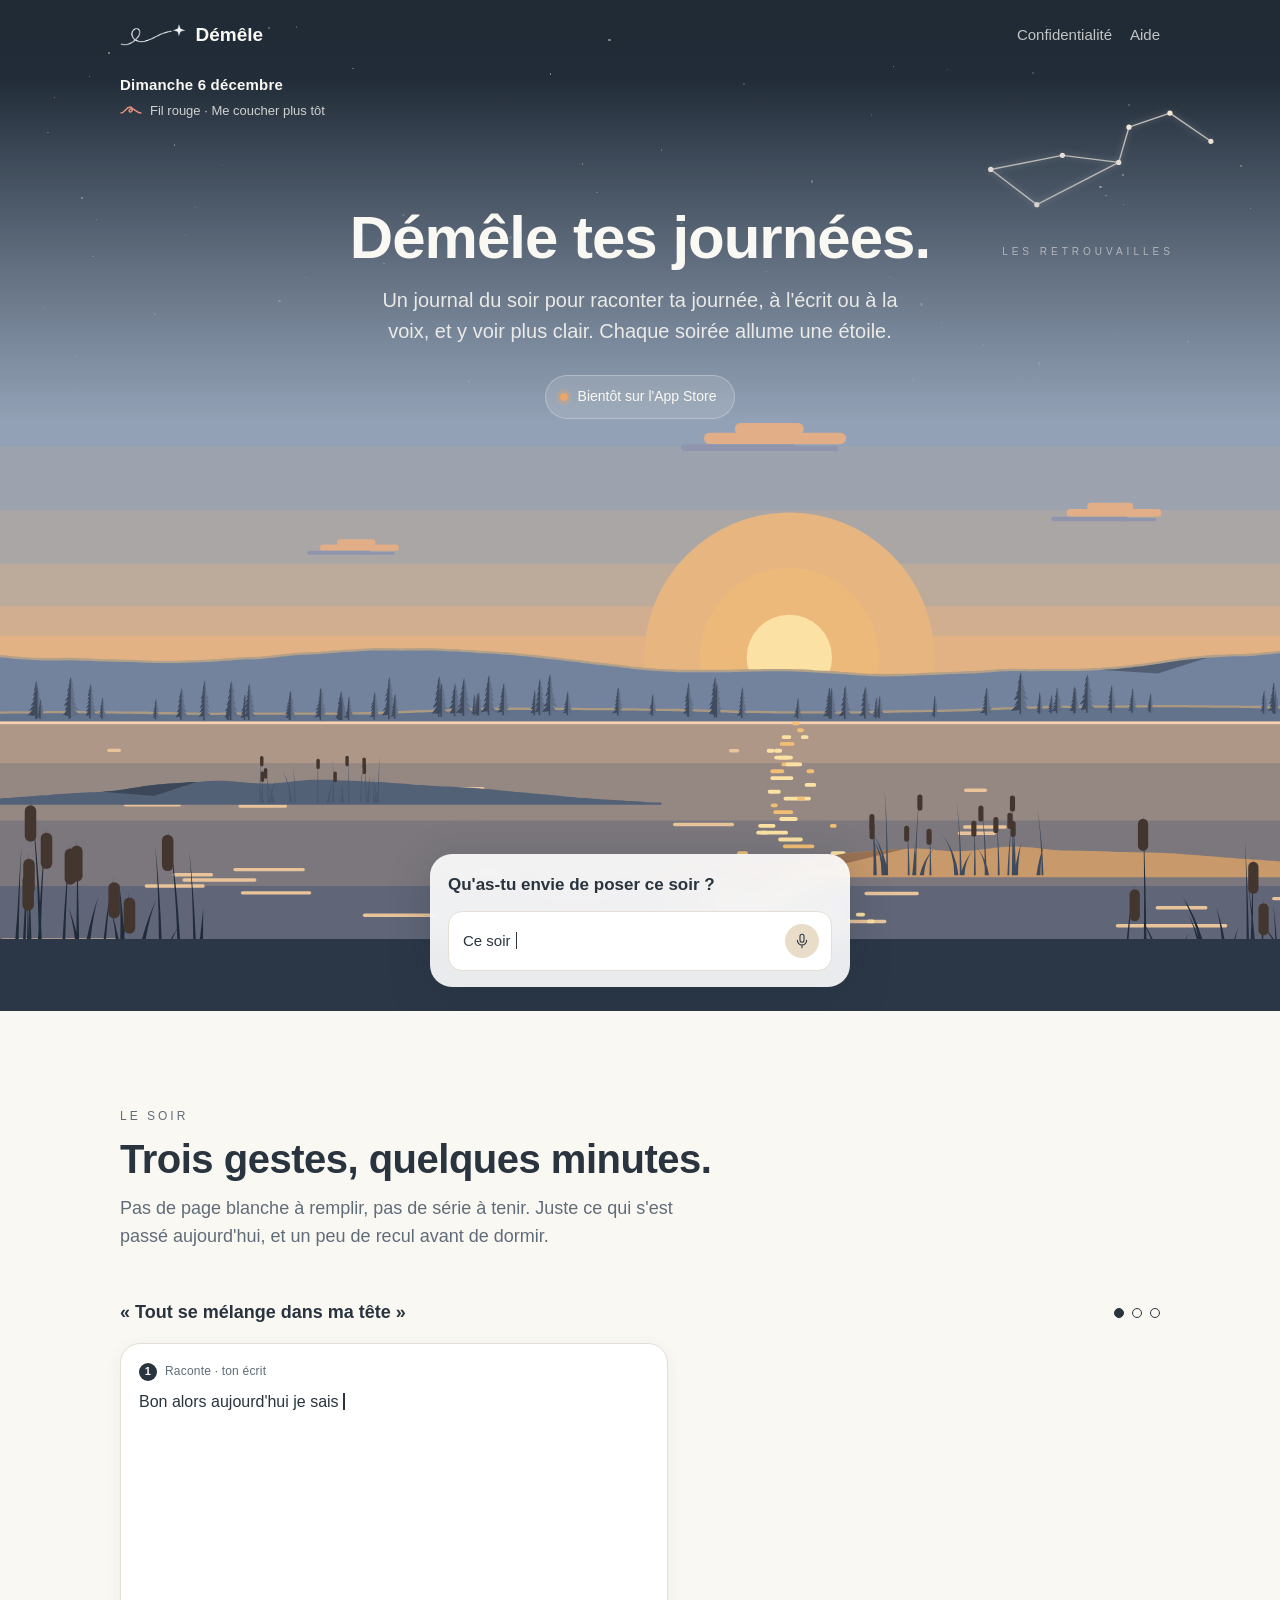
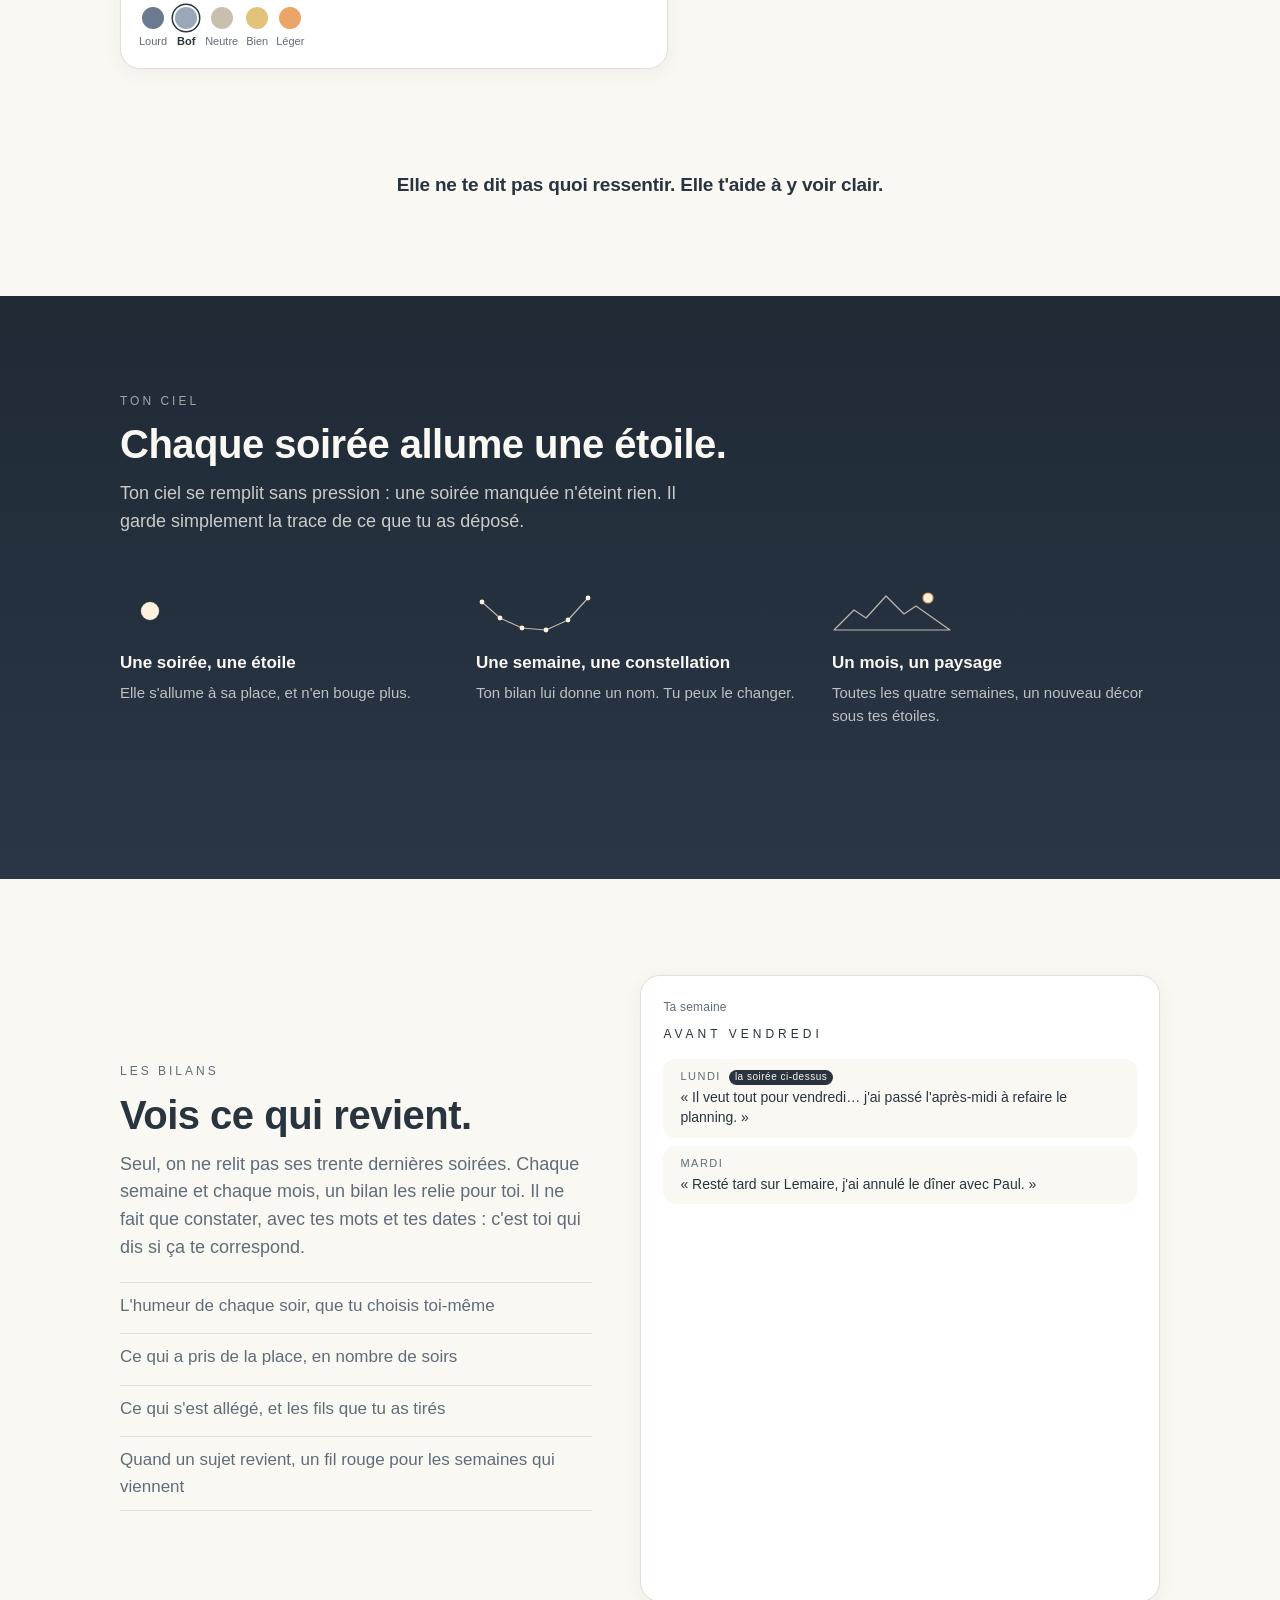
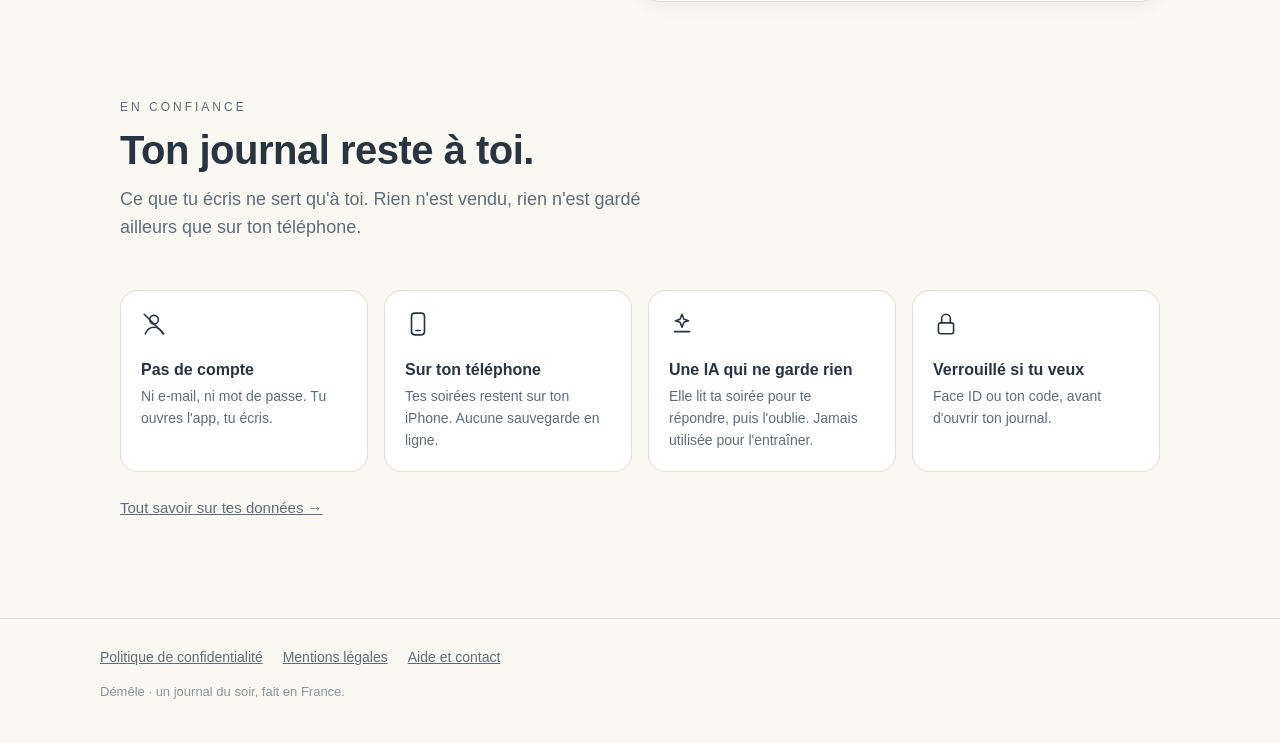
==== commit b776fcaa: "Accueil : une soirée d'exemple au féminin, et une image d'aperçu quand on partage le lien du site Co" ====
--- a/index.html
+++ b/index.html
@@ -6,6 +6,18 @@
   <title>Démêle · Journal du soir</title>
   <meta name="description" content="Démêle, un journal du soir pour raconter ta journée, à l'écrit ou à la voix, et clarifier tes pensées. Chaque soirée allume une étoile dans ton ciel.">
   <meta name="theme-color" content="#1F2A35">
+  <!-- L'aperçu quand on partage le lien (images/partage.jpg, 1200 × 630). -->
+  <meta property="og:type" content="website">
+  <meta property="og:locale" content="fr_FR">
+  <meta property="og:site_name" content="Démêle">
+  <meta property="og:title" content="Démêle · Journal du soir">
+  <meta property="og:description" content="Un journal du soir pour raconter ta journée, à l'écrit ou à la voix, et y voir plus clair. Chaque soirée allume une étoile.">
+  <meta property="og:url" content="https://demele.app/">
+  <meta property="og:image" content="https://demele.app/images/partage.jpg">
+  <meta property="og:image:width" content="1200">
+  <meta property="og:image:height" content="630">
+  <meta property="og:image:alt" content="Le ciel du soir de Démêle au-dessus d'un marais, avec une constellation et la phrase « Démêle tes journées. »">
+  <meta name="twitter:card" content="summary_large_image">
   <link rel="icon" href="images/icon.png">
   <link rel="stylesheet" href="style.css">
   <link rel="stylesheet" href="accueil.css">
@@ -295,8 +307,8 @@
         },
         {
           situation: '« Je repense aux mêmes situations »', humeur: 'lourd',
-          ecrit: "Je pensais que ça allait mieux. Au travail ça allait, j'ai même rigolé avec Sophie à la pause. Et puis ce soir en rangeant le placard je suis tombé sur son sweat gris. Je suis resté assis par terre je sais pas combien de temps. Après j'ai relu nos messages de l'été, encore. Je sais que partir était la bonne décision, je le sais. Mais pourquoi j'arrive pas à passer à autre chose, ça fait deux mois.",
-          demele: "La journée avait bien commencé, avec un vrai moment de rire avec Sophie à la pause. Ce soir, son sweat gris retrouvé en rangeant t'a laissé assis par terre un long moment, puis tu as relu vos messages de l'été. Tu restes sûr que partir était la bonne décision, et tu te demandes pourquoi, deux mois après, c'est encore si présent.",
+          ecrit: "Je pensais que ça allait mieux. Au travail ça allait, j'ai même rigolé avec Sophie à la pause. Et puis ce soir en rangeant le placard je suis tombée sur son sweat gris. Je suis restée assise par terre je sais pas combien de temps. Après j'ai relu nos messages de l'été, encore. Je sais que partir était la bonne décision, je le sais. Mais pourquoi j'arrive pas à passer à autre chose, ça fait deux mois.",
+          demele: "La journée avait bien commencé, avec un vrai moment de rire avec Sophie à la pause. Ce soir, son sweat gris retrouvé en rangeant t'a laissée assise par terre un long moment, puis tu as relu vos messages de l'été. Tu restes sûre que partir était la bonne décision, et tu te demandes pourquoi, deux mois après, c'est encore si présent.",
           question: "Qu'est-ce qui te donne envie de relire ces messages, le soir ?"
         },
         {
@@ -323,12 +335,12 @@
         {
           nom: "Les messages de l'été", teinte: '#C97B97',
           extraits: [
-            { jour: 'Lundi', texte: "J'ai pensé à elle en passant devant notre café.", lie: true },
-            { jour: 'Mercredi', texte: "Je suis tombé sur son sweat gris… j'ai relu nos messages de l'été, encore.", ici: true, lie: true },
+            { jour: 'Lundi', texte: "J'ai pensé à lui en passant devant notre café.", lie: true },
+            { jour: 'Mercredi', texte: "Je suis tombée sur son sweat gris… j'ai relu nos messages de l'été, encore.", ici: true, lie: true },
             { jour: 'Jeudi', texte: "J'ai failli lui écrire. J'ai rangé mon téléphone.", lie: true },
             { jour: 'Samedi', texte: "Soirée chez Malik avec la bande. J'ai ri, vraiment. Ça fait du bien.", leger: true }
           ],
-          revient: "Trois soirs, elle revient dans tes écrits : lundi en passant devant votre café, mercredi avec son sweat et vos messages de l'été, jeudi quand tu as failli lui écrire.",
+          revient: "Trois soirs, il revient dans tes écrits : lundi en passant devant votre café, mercredi avec son sweat et vos messages de l'été, jeudi quand tu as failli lui écrire.",
           allege: "Samedi, la soirée chez Malik avec la bande t'a fait rire, vraiment."
         },
         {
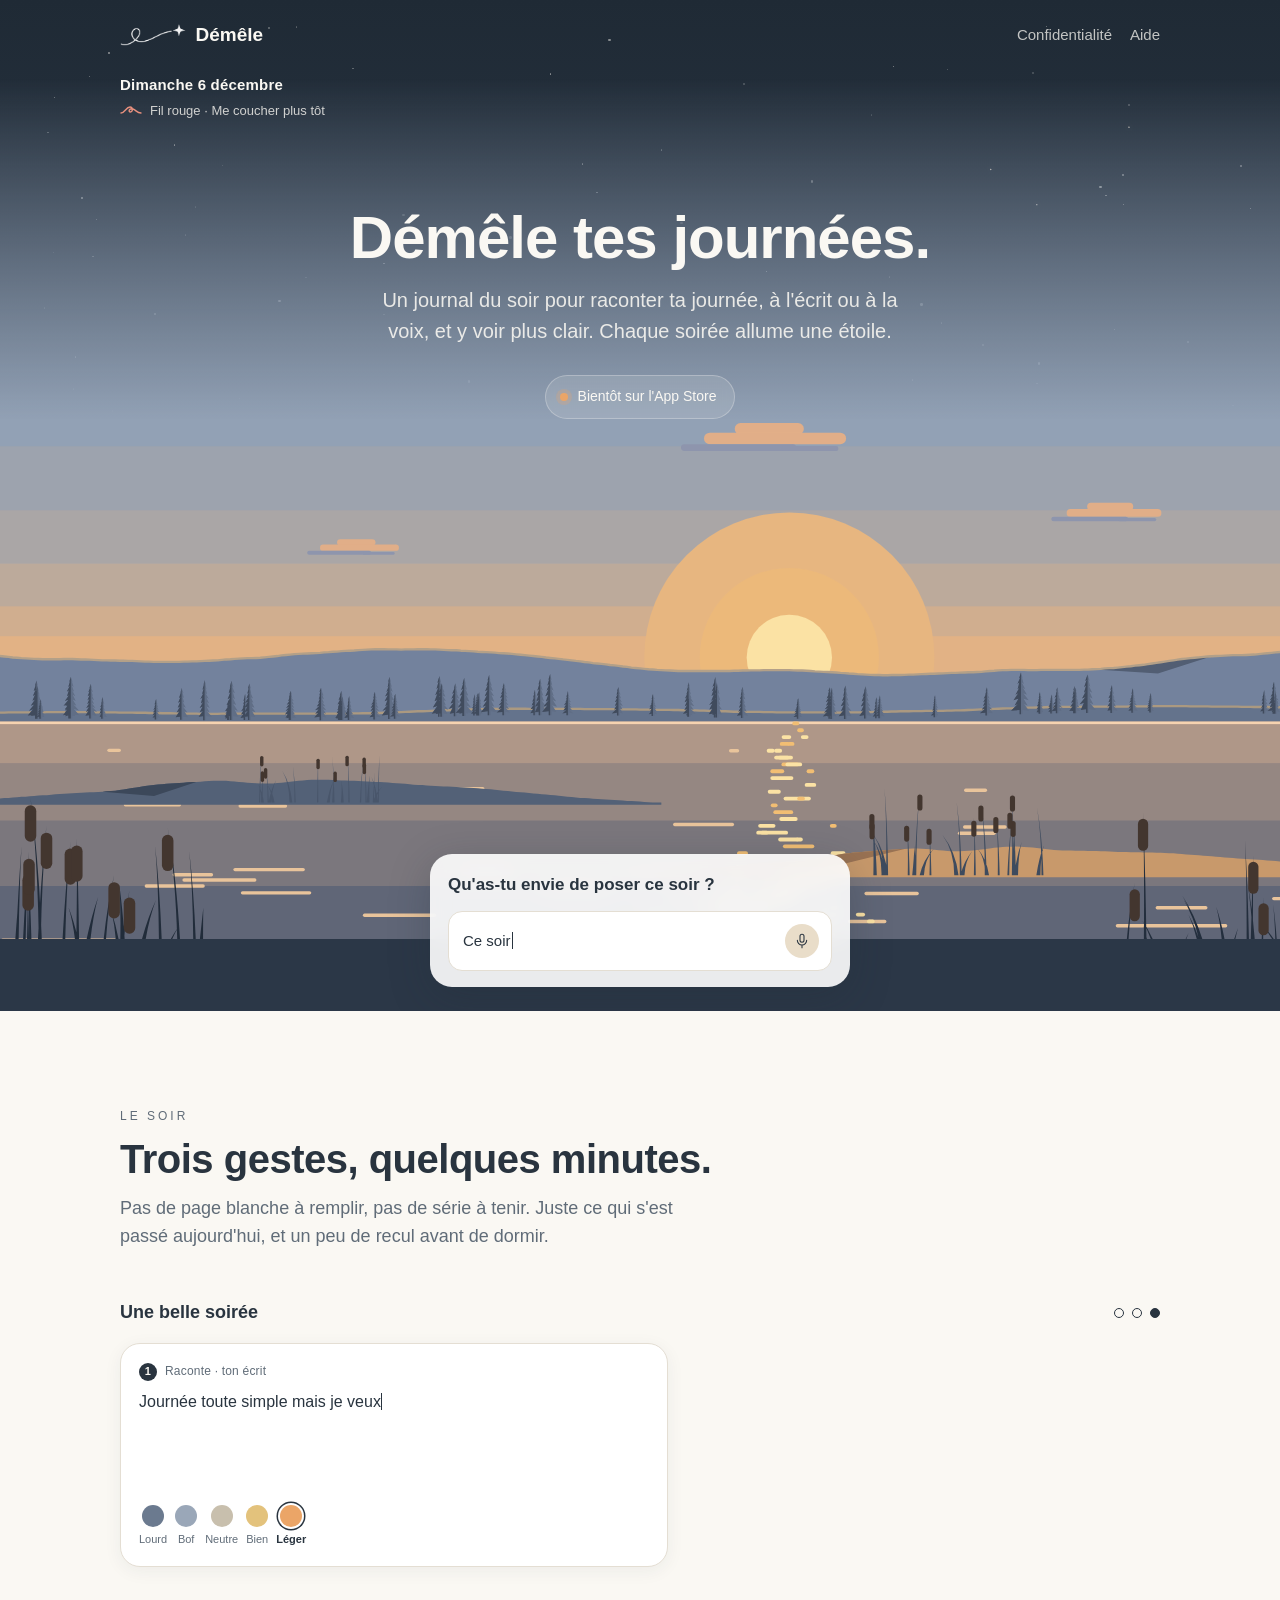
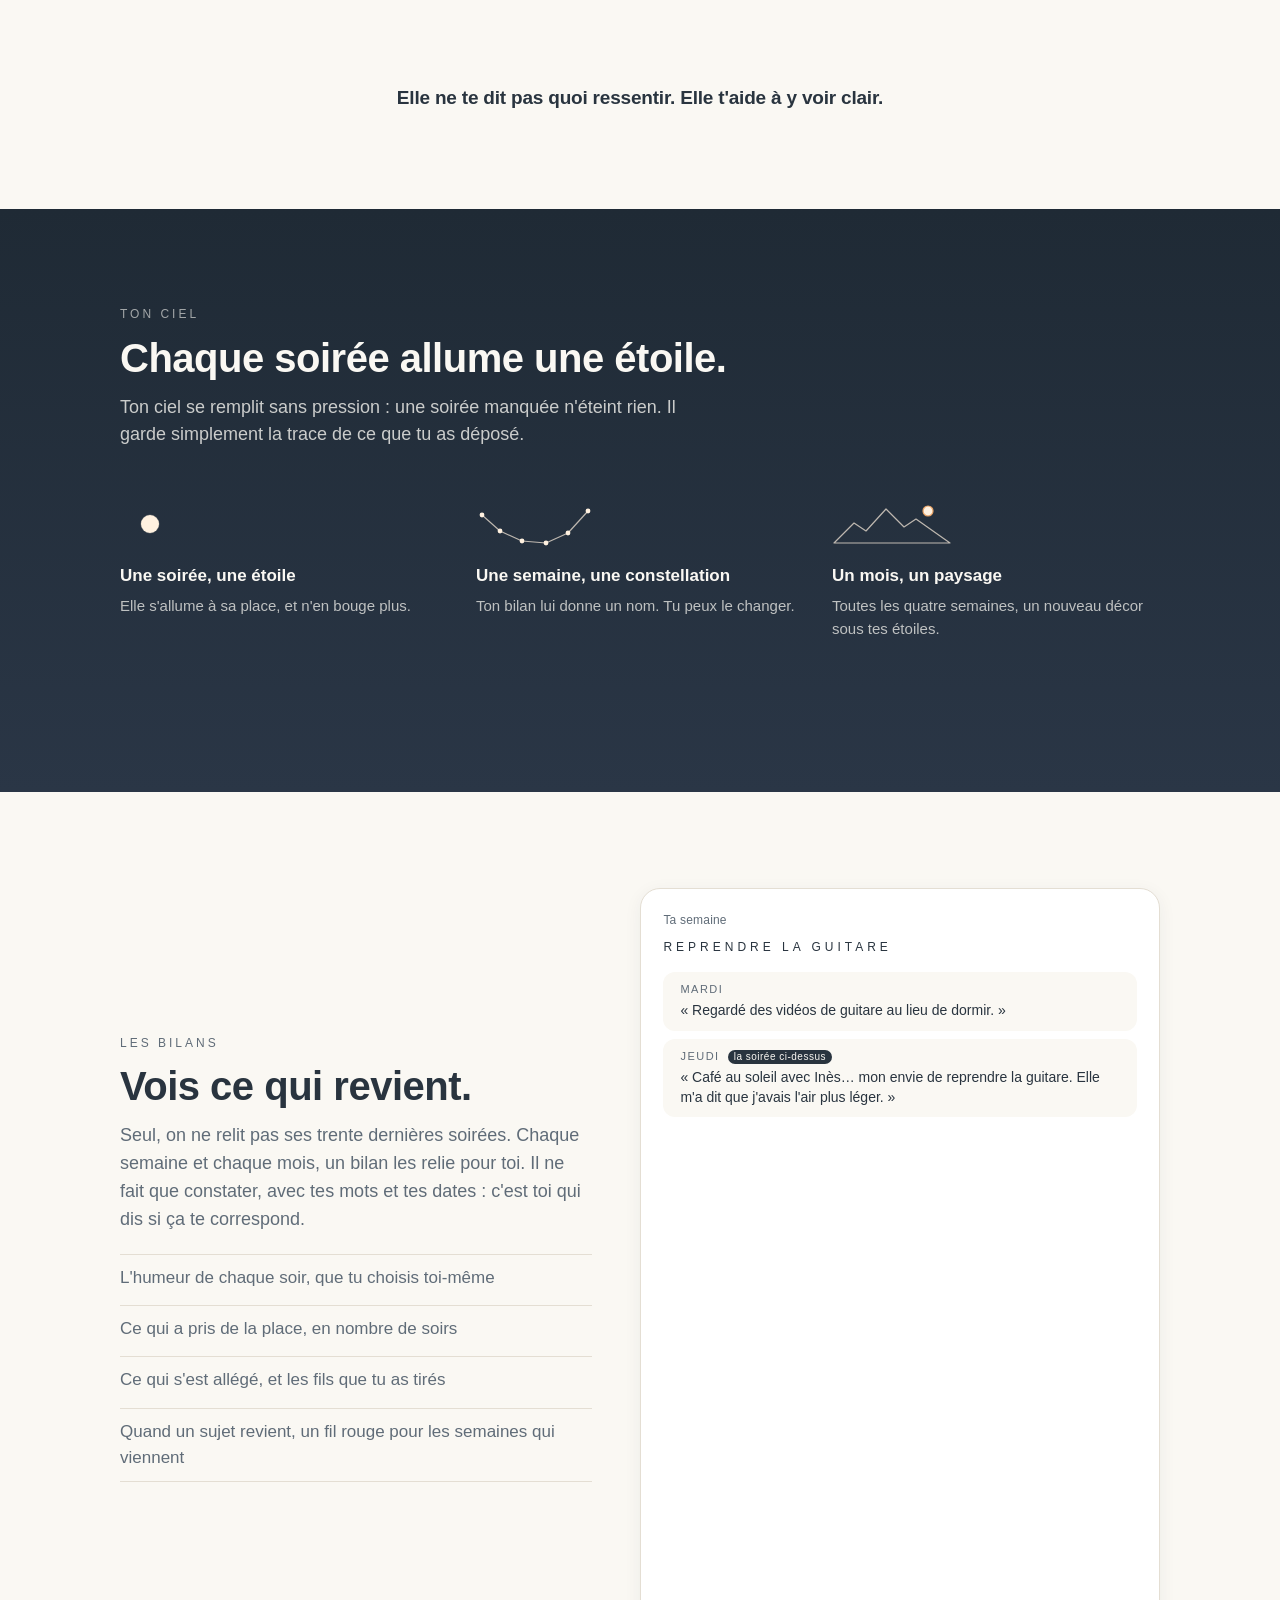
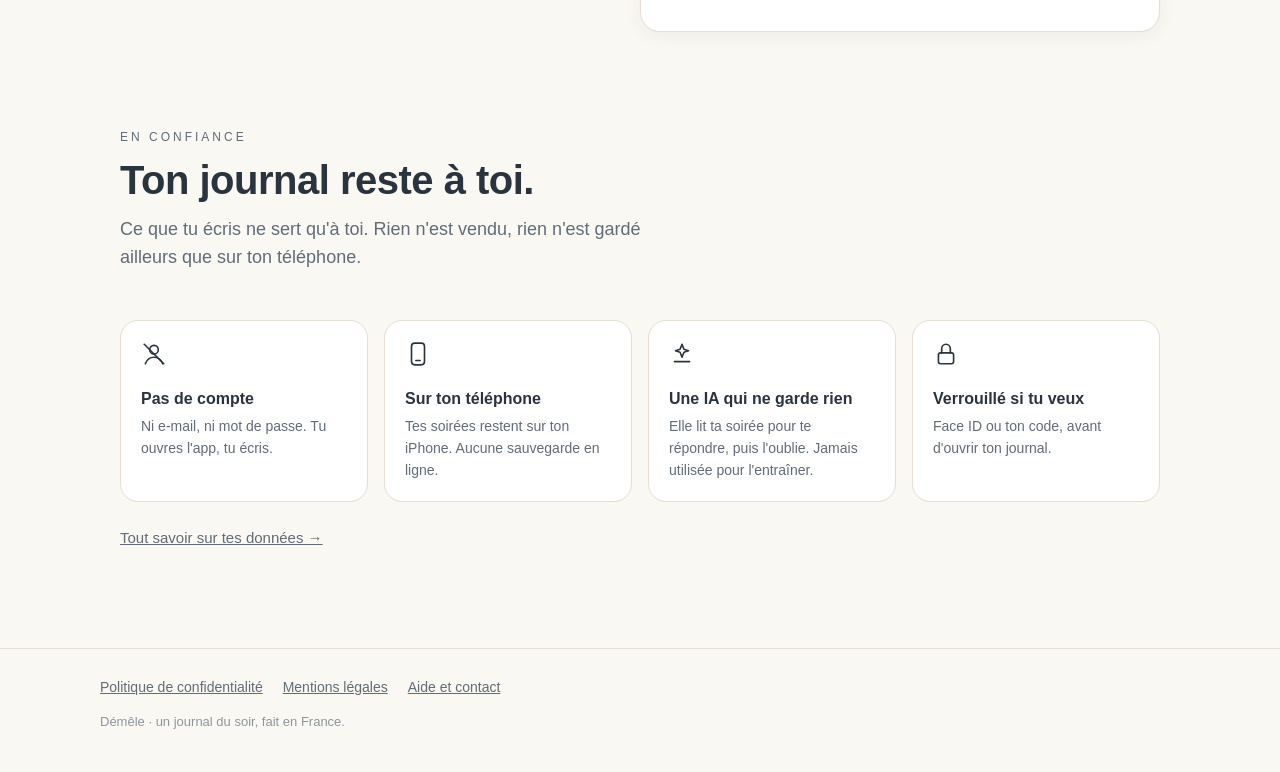
==== commit 9baef374: "Accueil sur téléphone : l'écrit d'exemple se replie une fois écrit (Lire tout), et s'écrit un peu pl" ====
--- a/index.html
+++ b/index.html
@@ -82,7 +82,8 @@
       <div class="demo-grille">
         <div class="ecran etape">
           <p class="petit"><b>1</b>Raconte · ton écrit</p>
-          <p class="texte"><span id="d-tape"></span><span class="curseur-demo"></span><span class="reste" id="d-reste"></span></p>
+          <p class="texte" id="d-texte"><span id="d-tape"></span><span class="curseur-demo"></span><span class="reste" id="d-reste"></span></p>
+          <button class="lire-tout" id="d-lire" hidden>Lire tout</button>
           <div class="humeurs" id="d-humeurs">
             <span data-h="lourd"><i style="background:var(--lourd)"></i>Lourd</span>
             <span data-h="bof"><i style="background:var(--bof)"></i>Bof</span>
@@ -300,13 +301,13 @@
       // Les soirées d'exemple : une à la fois, la première au hasard ; le visiteur choisit les autres avec les points.
       var EXEMPLES = [
         {
-          situation: '« Tout se mélange dans ma tête »', humeur: 'bof',
+          situation: '«\u00a0Tout se mélange dans ma tête\u00a0»', humeur: 'bof',
           ecrit: "Bon alors aujourd'hui je sais pas trop par où commencer. Le matin réunion avec Karim pour le dossier Lemaire, et en fait il veut tout pour vendredi, alors que je pensais qu'on avait jusqu'à la fin du mois. Du coup j'ai passé l'après-midi à refaire le planning. Ma mère a appelé deux fois, j'ai pas décroché, faut que je la rappelle. Ah et la machine fait encore ce bruit bizarre. Enfin bref. Le soir j'ai couru vingt minutes et ça m'a fait du bien, c'était le seul moment où j'ai pas pensé au boulot. Là j'ai encore vendredi qui tourne dans la tête.",
           demele: "La journée a tourné autour du dossier Lemaire : Karim le veut pour vendredi, plus tôt que prévu, et l'après-midi est passé à refaire le planning. À côté, ta mère à rappeler et la machine qui fait encore ce bruit. Les vingt minutes de course du soir ont été le seul moment sans le travail.",
           question: "Qu'est-ce qui pèse le plus dans ce délai de vendredi ?", fil: 'Rappeler ma mère'
         },
         {
-          situation: '« Je repense aux mêmes situations »', humeur: 'lourd',
+          situation: '«\u00a0Je repense aux mêmes situations\u00a0»', humeur: 'lourd',
           ecrit: "Je pensais que ça allait mieux. Au travail ça allait, j'ai même rigolé avec Sophie à la pause. Et puis ce soir en rangeant le placard je suis tombée sur son sweat gris. Je suis restée assise par terre je sais pas combien de temps. Après j'ai relu nos messages de l'été, encore. Je sais que partir était la bonne décision, je le sais. Mais pourquoi j'arrive pas à passer à autre chose, ça fait deux mois.",
           demele: "La journée avait bien commencé, avec un vrai moment de rire avec Sophie à la pause. Ce soir, son sweat gris retrouvé en rangeant t'a laissée assise par terre un long moment, puis tu as relu vos messages de l'été. Tu restes sûre que partir était la bonne décision, et tu te demandes pourquoi, deux mois après, c'est encore si présent.",
           question: "Qu'est-ce qui te donne envie de relire ces messages, le soir ?"
@@ -389,12 +390,17 @@
             $('d-suite').appendChild(t); $('d-suite').appendChild(f);
           }
           $('d-etape2').classList.add('cachee'); $('d-etape3').classList.add('cachee');
+          $('d-texte').classList.remove('repliee'); $('d-lire').hidden = true;
+          // Sur téléphone, l'écriture va un peu plus vite, et l'écrit se replie une fois fini pour laisser
+          // la réponse de Démêle remonter dans l'écran (« Lire tout » le rouvre).
+          var telephone = window.matchMedia('(max-width: 860px)').matches;
           var n = 0, texte = e.ecrit;
           function taper() {
             n = Math.min(texte.length, n + 3);
             $('d-tape').textContent = texte.slice(0, n); $('d-reste').textContent = texte.slice(n);
-            if (n < texte.length) plusTard(taper, 28);
+            if (n < texte.length) plusTard(taper, telephone ? 23 : 28);
             else {
+              if (telephone) plusTard(replier, 400);
               plusTard(function () { $('d-etape2').classList.remove('cachee'); }, 600);
               plusTard(function () { $('d-etape3').classList.remove('cachee'); }, 1800);
             }
@@ -405,6 +411,13 @@
           } else { $('d-tape').textContent = ''; $('d-reste').textContent = texte; plusTard(taper, 300); }
         }, 350);
       }
+
+      function replier() {
+        var t = $('d-texte'), ligne = parseFloat(getComputedStyle(t).lineHeight) || 25.6;
+        if (t.scrollHeight <= ligne * 6.5) return;
+        t.classList.add('repliee'); $('d-lire').hidden = false;
+      }
+      $('d-lire').addEventListener('click', function () { $('d-texte').classList.remove('repliee'); $('d-lire').hidden = true; });
 
       // Le bilan : les extraits arrivent un à un, puis ce qui les relie. Il suit la soirée choisie en haut.
       var bilan = $('bilan'), bilanLu = false, minuteursBilan = [];
--- a/accueil.css
+++ b/accueil.css
@@ -187,6 +187,14 @@
 .etape .petit b { display: inline-grid; place-items: center; width: 18px; height: 18px; border-radius: 50%; background: var(--encre); color: var(--ivoire); font-size: 11px; margin-right: 8px; }
 .etape .texte { font-size: 16px; line-height: 1.6; }
 .etape .reste { color: transparent; }
+.etape .texte.repliee {
+  max-height: 9.6em; overflow: hidden;
+  -webkit-mask-image: linear-gradient(180deg, #000 60%, transparent); mask-image: linear-gradient(180deg, #000 60%, transparent);
+}
+.lire-tout {
+  margin: -4px 0 0; padding: 4px 0; border: 0; background: none; font: inherit; font-size: 14px;
+  color: var(--encre); text-decoration: underline; cursor: pointer;
+}
 .curseur-demo { display: inline-block; width: 1.5px; height: 17px; background: var(--encre); vertical-align: -3px; animation: clignote 1s steps(1) infinite; }
 .etape.cachee { opacity: 0; transform: translateY(8px); }
 .etape { transition: opacity .6s ease, transform .6s ease; }
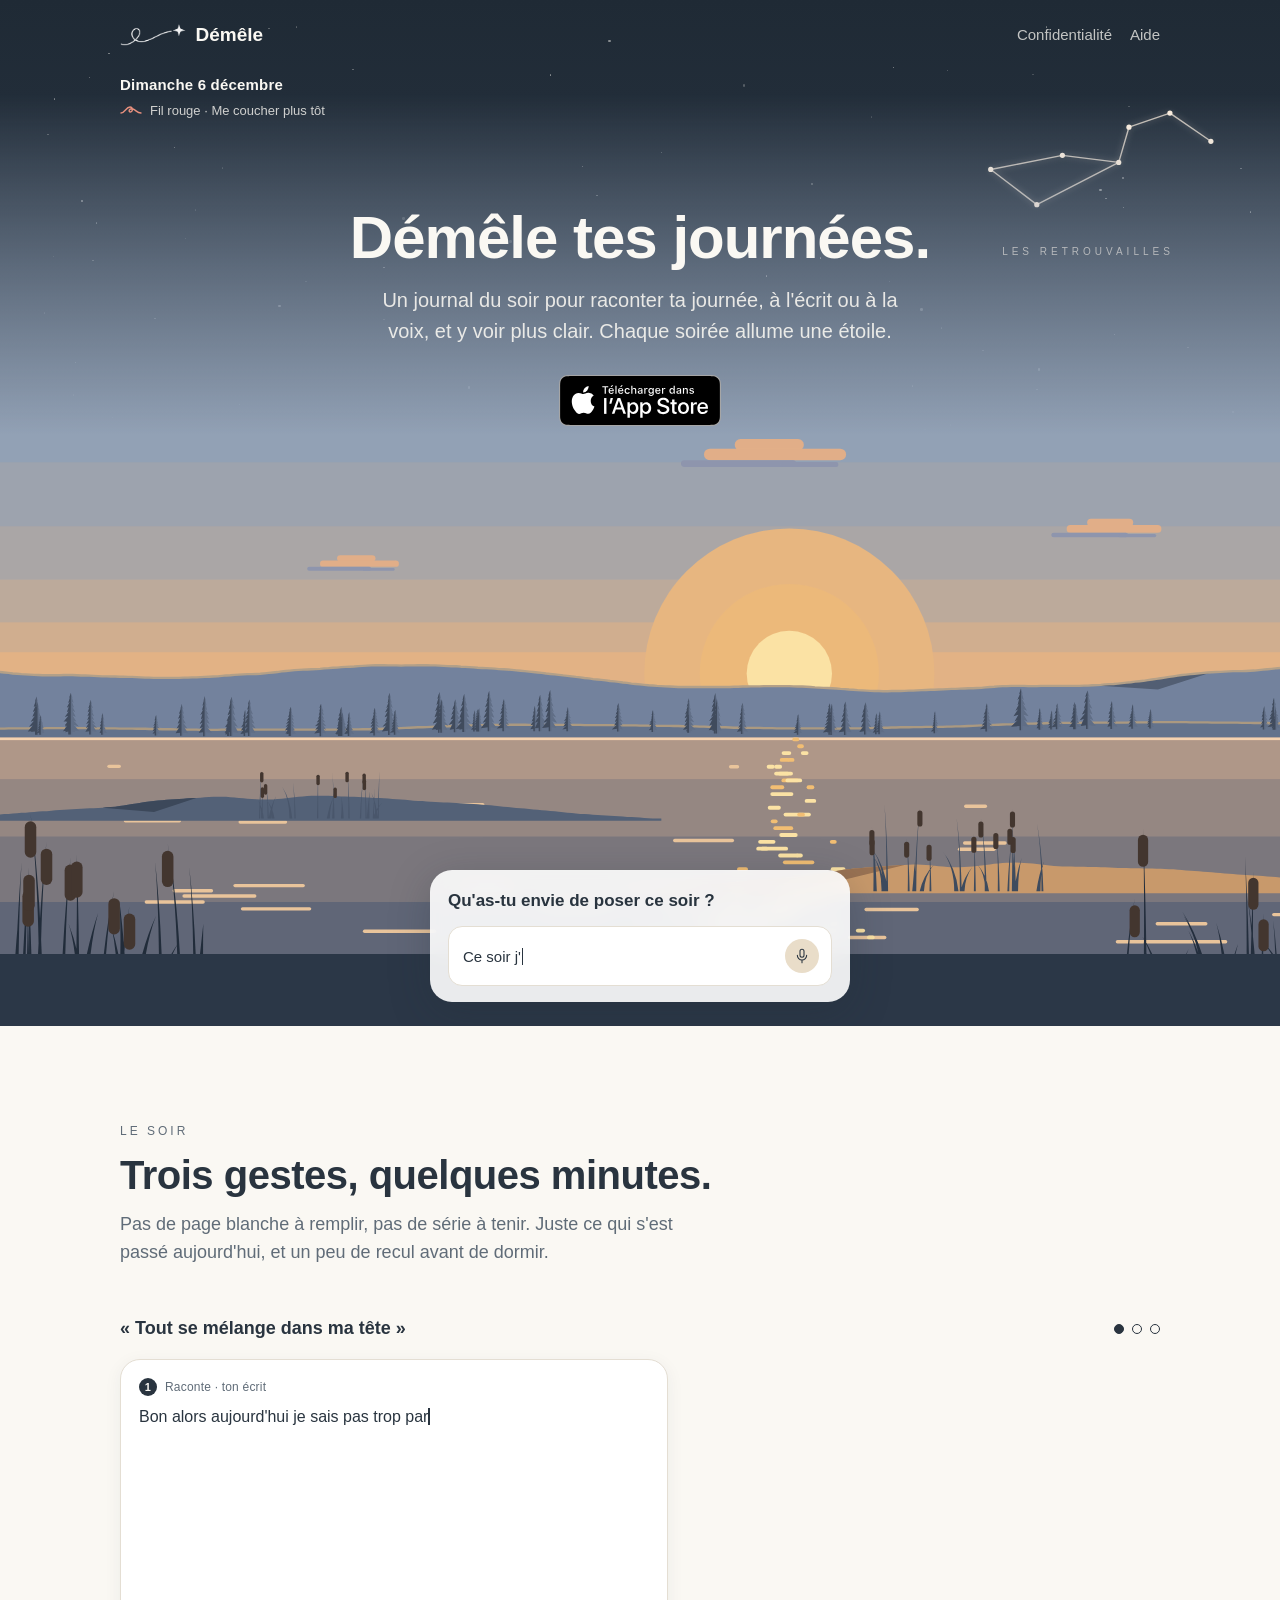
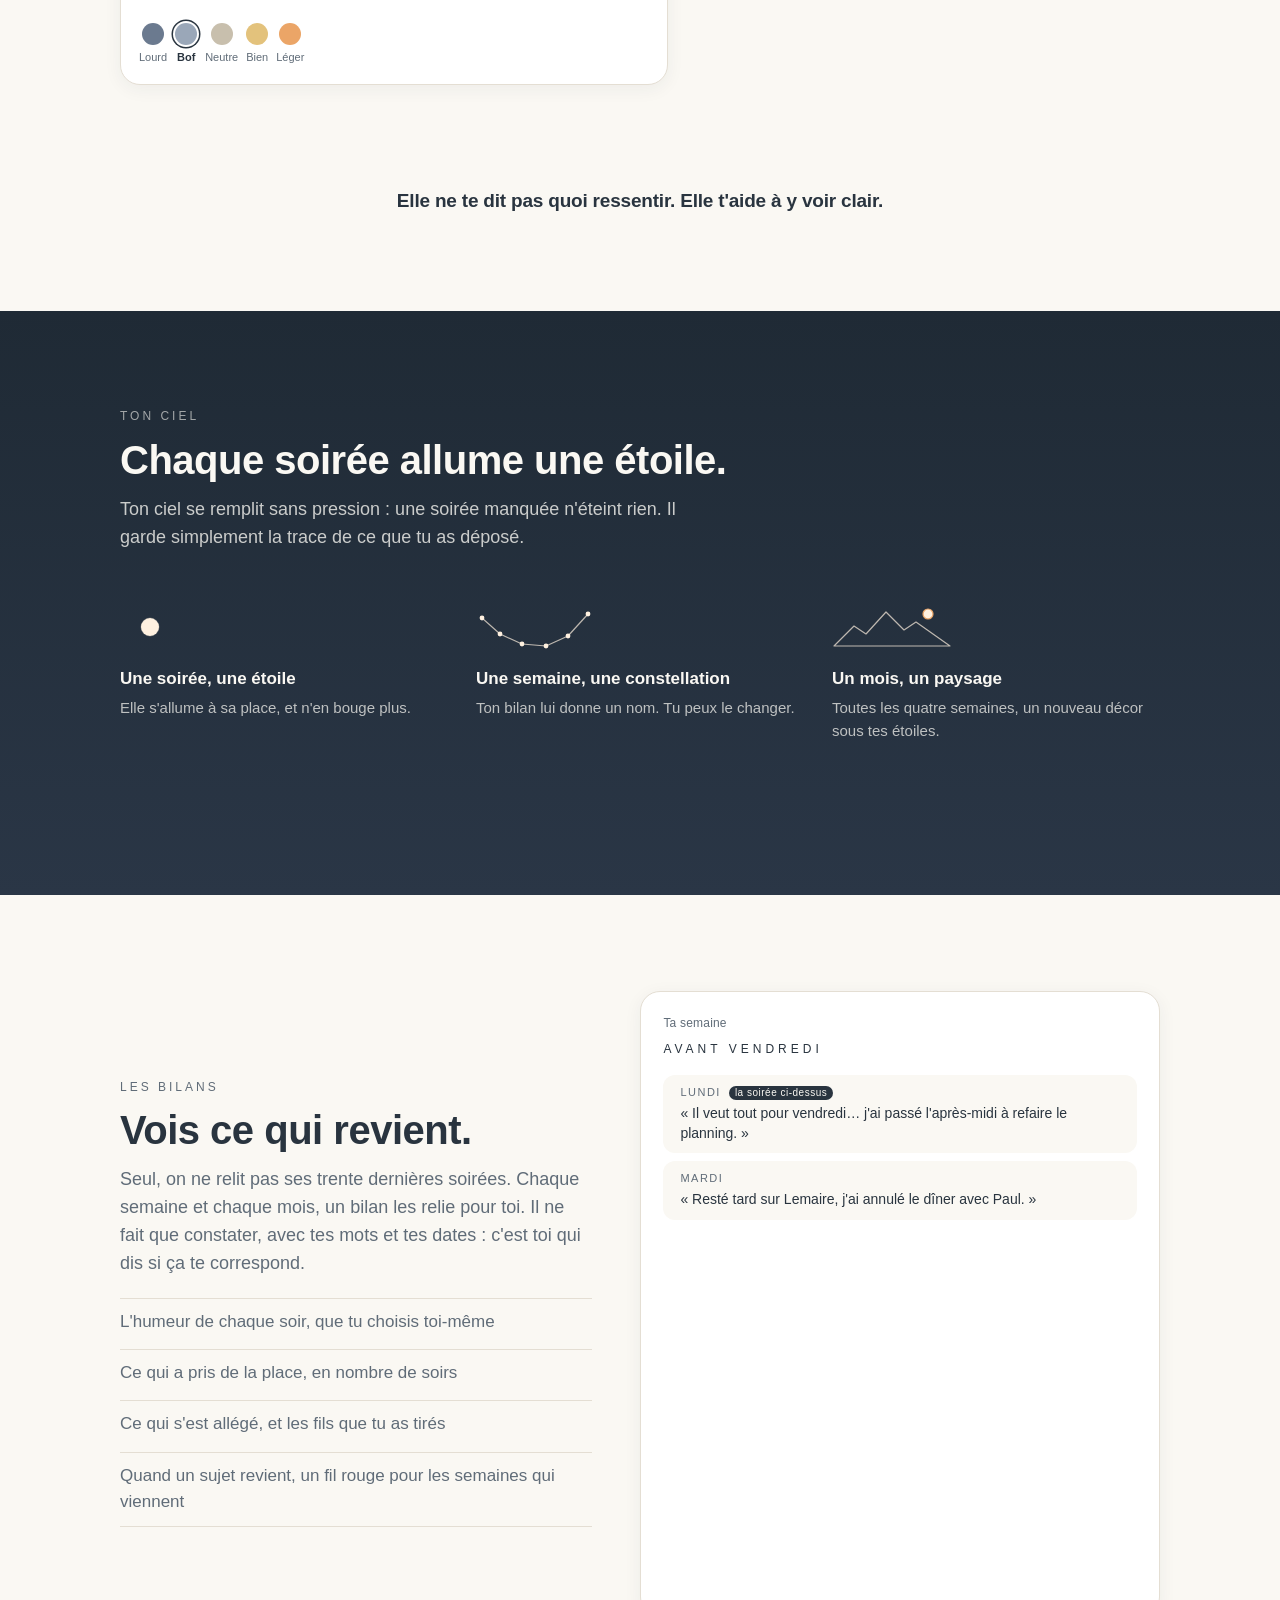
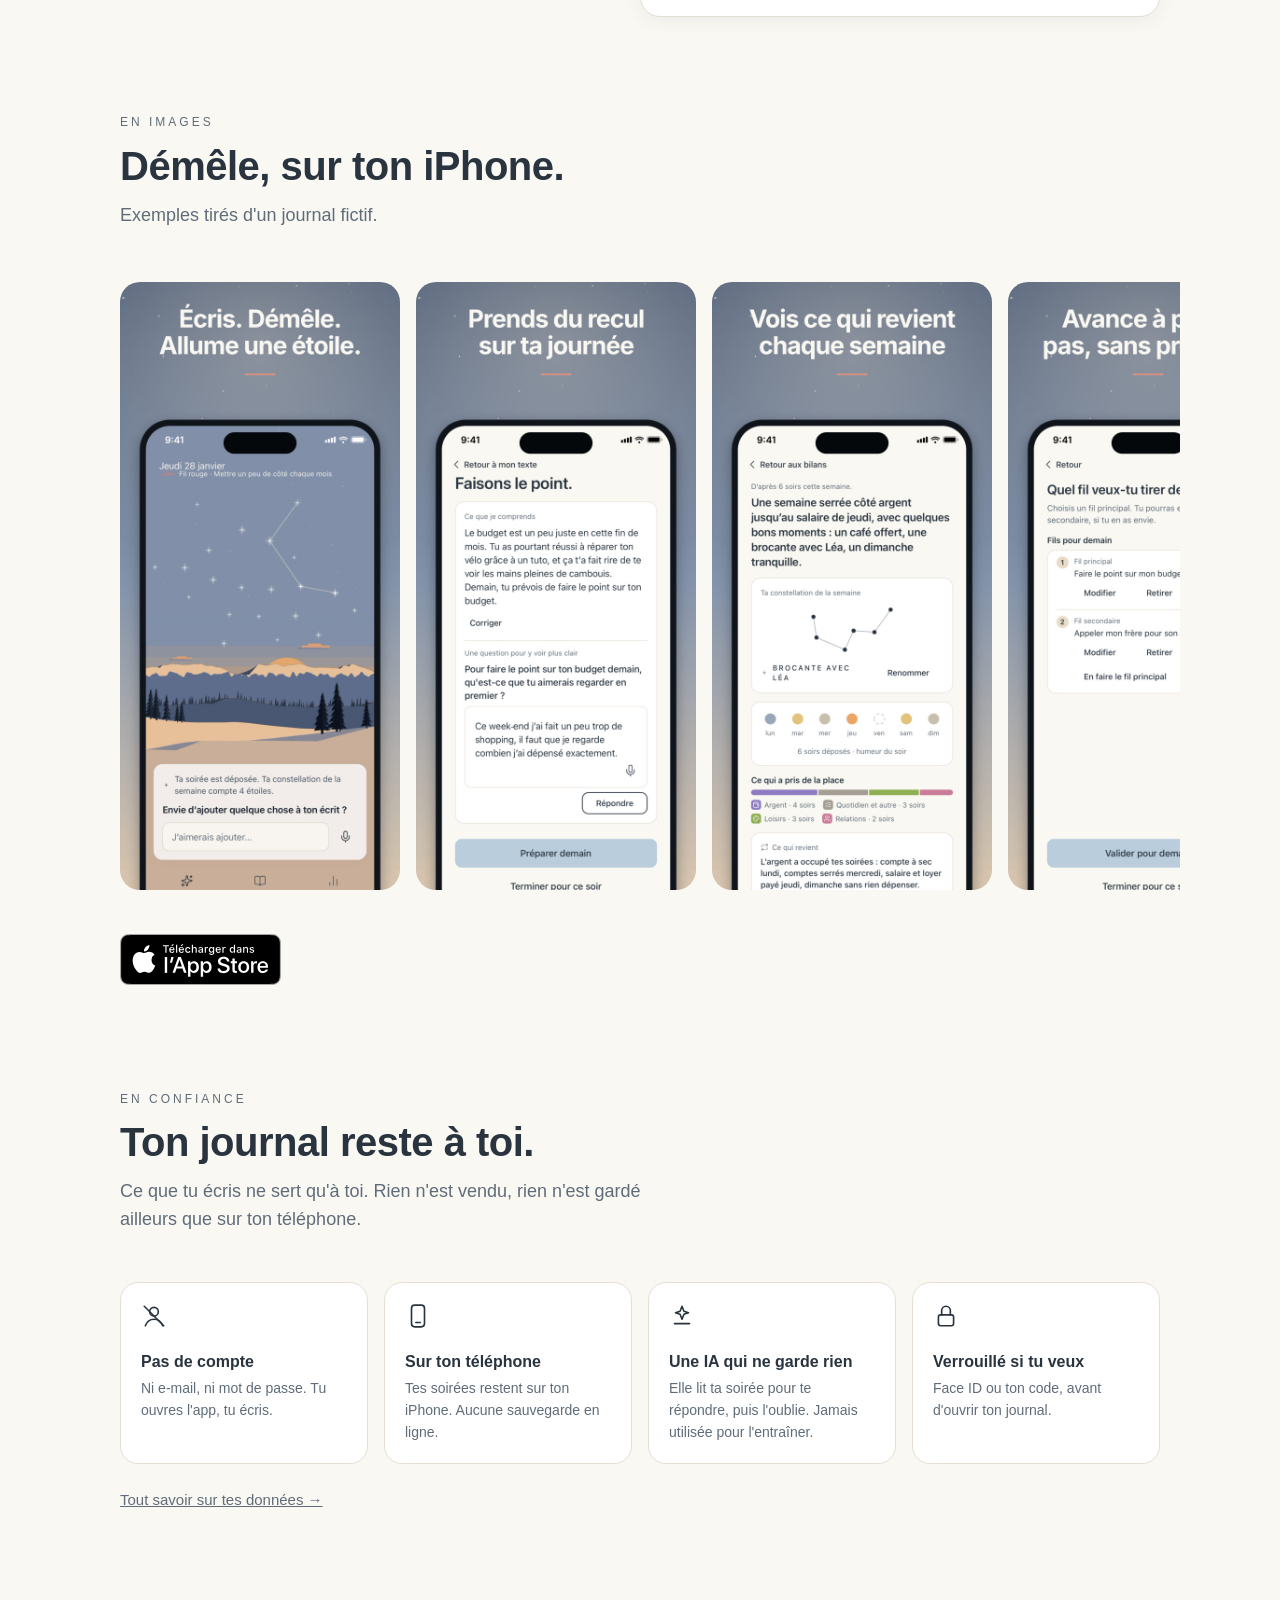
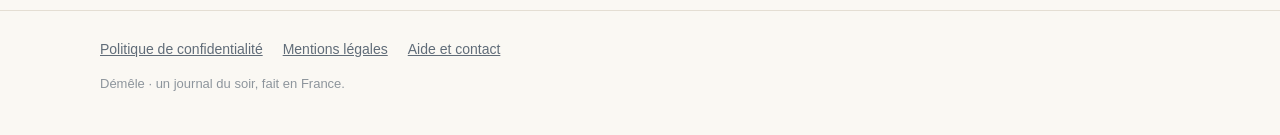
==== commit d9ad9eaf: "Accueil : l'app est sortie, badge et lien App Store à la place de « Bientôt », avec les captures de " ====
--- a/index.html
+++ b/index.html
@@ -6,6 +6,7 @@
   <title>Démêle · Journal du soir</title>
   <meta name="description" content="Démêle, un journal du soir pour raconter ta journée, à l'écrit ou à la voix, et clarifier tes pensées. Chaque soirée allume une étoile dans ton ciel.">
   <meta name="theme-color" content="#1F2A35">
+  <meta name="apple-itunes-app" content="app-id=6825728571">
   <!-- L'aperçu quand on partage le lien (images/partage.jpg, 1200 × 630). -->
   <meta property="og:type" content="website">
   <meta property="og:locale" content="fr_FR">
@@ -45,7 +46,7 @@
     <div class="titre">
       <h1>Démêle tes journées.</h1>
       <p>Un journal du soir pour raconter ta journée, à l'écrit ou à la voix, et y voir plus clair. Chaque soirée allume une étoile.</p>
-      <span class="pastille-store"><span class="point"></span>Bientôt sur l'App Store</span>
+      <a class="badge-store" href="https://apps.apple.com/fr/app/id6825728571"><img src="images/app-store.svg" alt="Télécharger dans l'App Store" width="162" height="51"></a>
     </div>
 
     <div class="paysage" aria-hidden="true">
@@ -164,6 +165,23 @@
         </div>
       </div>
     </div>
+  </section>
+
+  <!-- L'app en images : les captures de l'App Store, faites avec la soirée d'exemple -->
+  <section class="bloc" style="padding-top:0">
+    <p class="surtitre">En images</p>
+    <h2>Démêle, sur ton iPhone.</h2>
+    <p class="chapeau">Exemples tirés d'un journal fictif.</p>
+    <div class="captures" tabindex="0" role="group" aria-label="Captures de l'app">
+      <img src="images/captures/01.jpg" alt="Le ciel du soir : ta soirée est déposée et une étoile s'allume." width="600" height="1305" loading="lazy">
+      <img src="images/captures/02.jpg" alt="Faire le point : ce que l'IA comprend de la soirée, puis une question pour y voir plus clair." width="600" height="1305" loading="lazy">
+      <img src="images/captures/03.jpg" alt="Le bilan de la semaine : un résumé, la constellation, les humeurs et ce qui revient." width="600" height="1305" loading="lazy">
+      <img src="images/captures/04.jpg" alt="Préparer demain : choisir le fil à tirer." width="600" height="1305" loading="lazy">
+      <img src="images/captures/05.jpg" alt="Le bilan du mois : la courbe des humeurs et les thèmes, semaine après semaine." width="600" height="1305" loading="lazy">
+      <img src="images/captures/06.jpg" alt="Écrire sa soirée à voix haute, avec le micro." width="600" height="1305" loading="lazy">
+      <img src="images/captures/07.jpg" alt="Tes écrits restent à toi : sur ton téléphone, jamais exploités." width="600" height="1305" loading="lazy">
+    </div>
+    <a class="badge-store" href="https://apps.apple.com/fr/app/id6825728571"><img src="images/app-store.svg" alt="Télécharger dans l'App Store" width="162" height="51"></a>
   </section>
 
   <!-- Sans pression -->
--- a/accueil.css
+++ b/accueil.css
@@ -40,13 +40,19 @@
 }
 .scene .titre p { font-size: clamp(17px, 2.2vw, 20px); margin: 0 auto; max-width: 520px; color: rgba(250,248,243,.88); }
 
-.pastille-store {
-  display: inline-flex; align-items: center; gap: 10px; margin-top: 28px;
-  padding: 10px 18px 10px 14px; border-radius: 999px;
-  background: rgba(250,248,243,.12); border: 1px solid rgba(250,248,243,.28);
-  font-size: 14px; color: var(--ivoire); backdrop-filter: blur(6px); -webkit-backdrop-filter: blur(6px);
-}
-.pastille-store .point { width: 8px; height: 8px; border-radius: 50%; background: var(--leger); box-shadow: 0 0 0 4px rgba(235,165,103,.25); }
+/* Le badge officiel d'Apple, tel quel. */
+.badge-store { display: inline-block; margin-top: 28px; line-height: 0; }
+.badge-store img { display: block; height: 51px; width: auto; }
+
+/* Les captures, côte à côte : on les fait glisser du doigt. */
+.captures {
+  display: flex; gap: 16px; overflow-x: auto; scroll-snap-type: x proximity;
+  margin: 0 -20px; padding: 4px 20px 16px;
+}
+.captures img {
+  flex: none; width: clamp(220px, 26vw, 280px); height: auto; border-radius: 20px;
+  scroll-snap-align: center; background: var(--ciel);
+}
 
 .constellation line { stroke: var(--creme); stroke-width: 1.4; stroke-linecap: round; opacity: .75; filter: drop-shadow(0 0 3px rgba(255,241,224,.55)); }
 .constellation circle { fill: var(--creme); }
